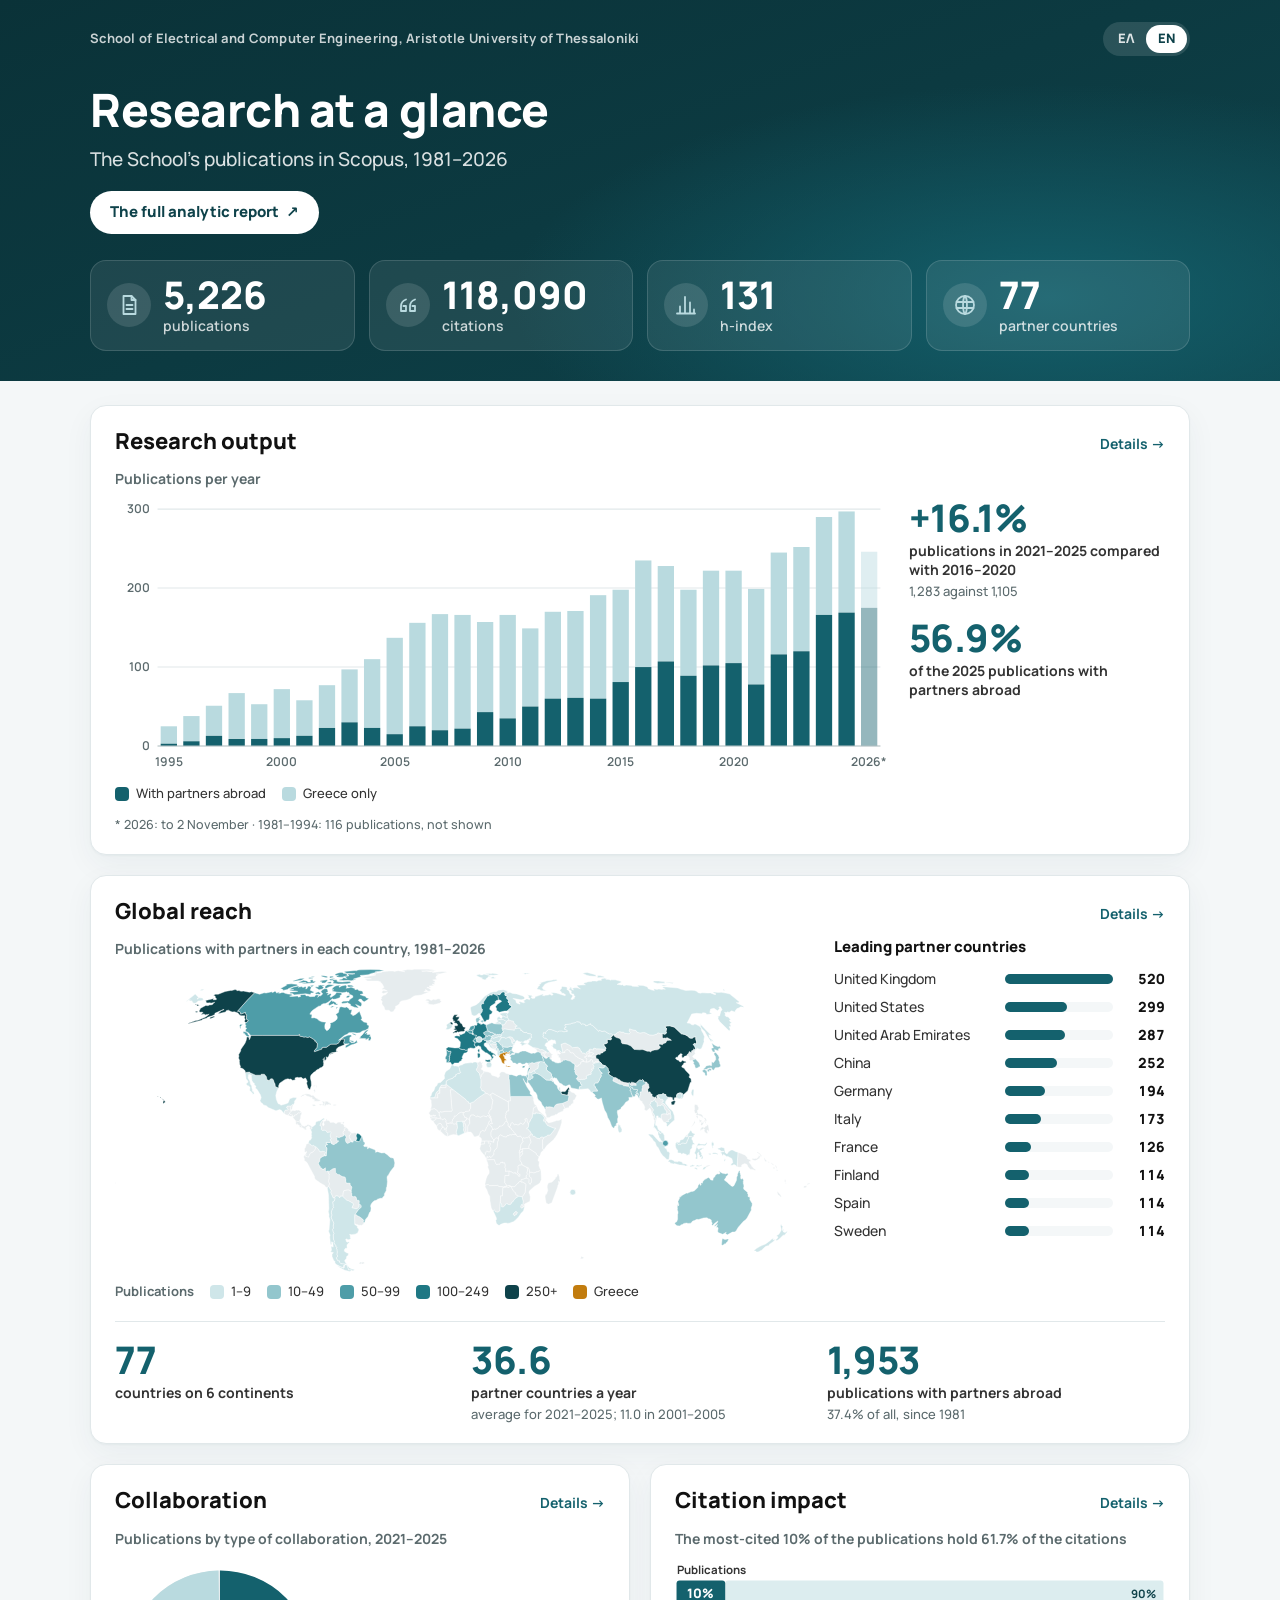
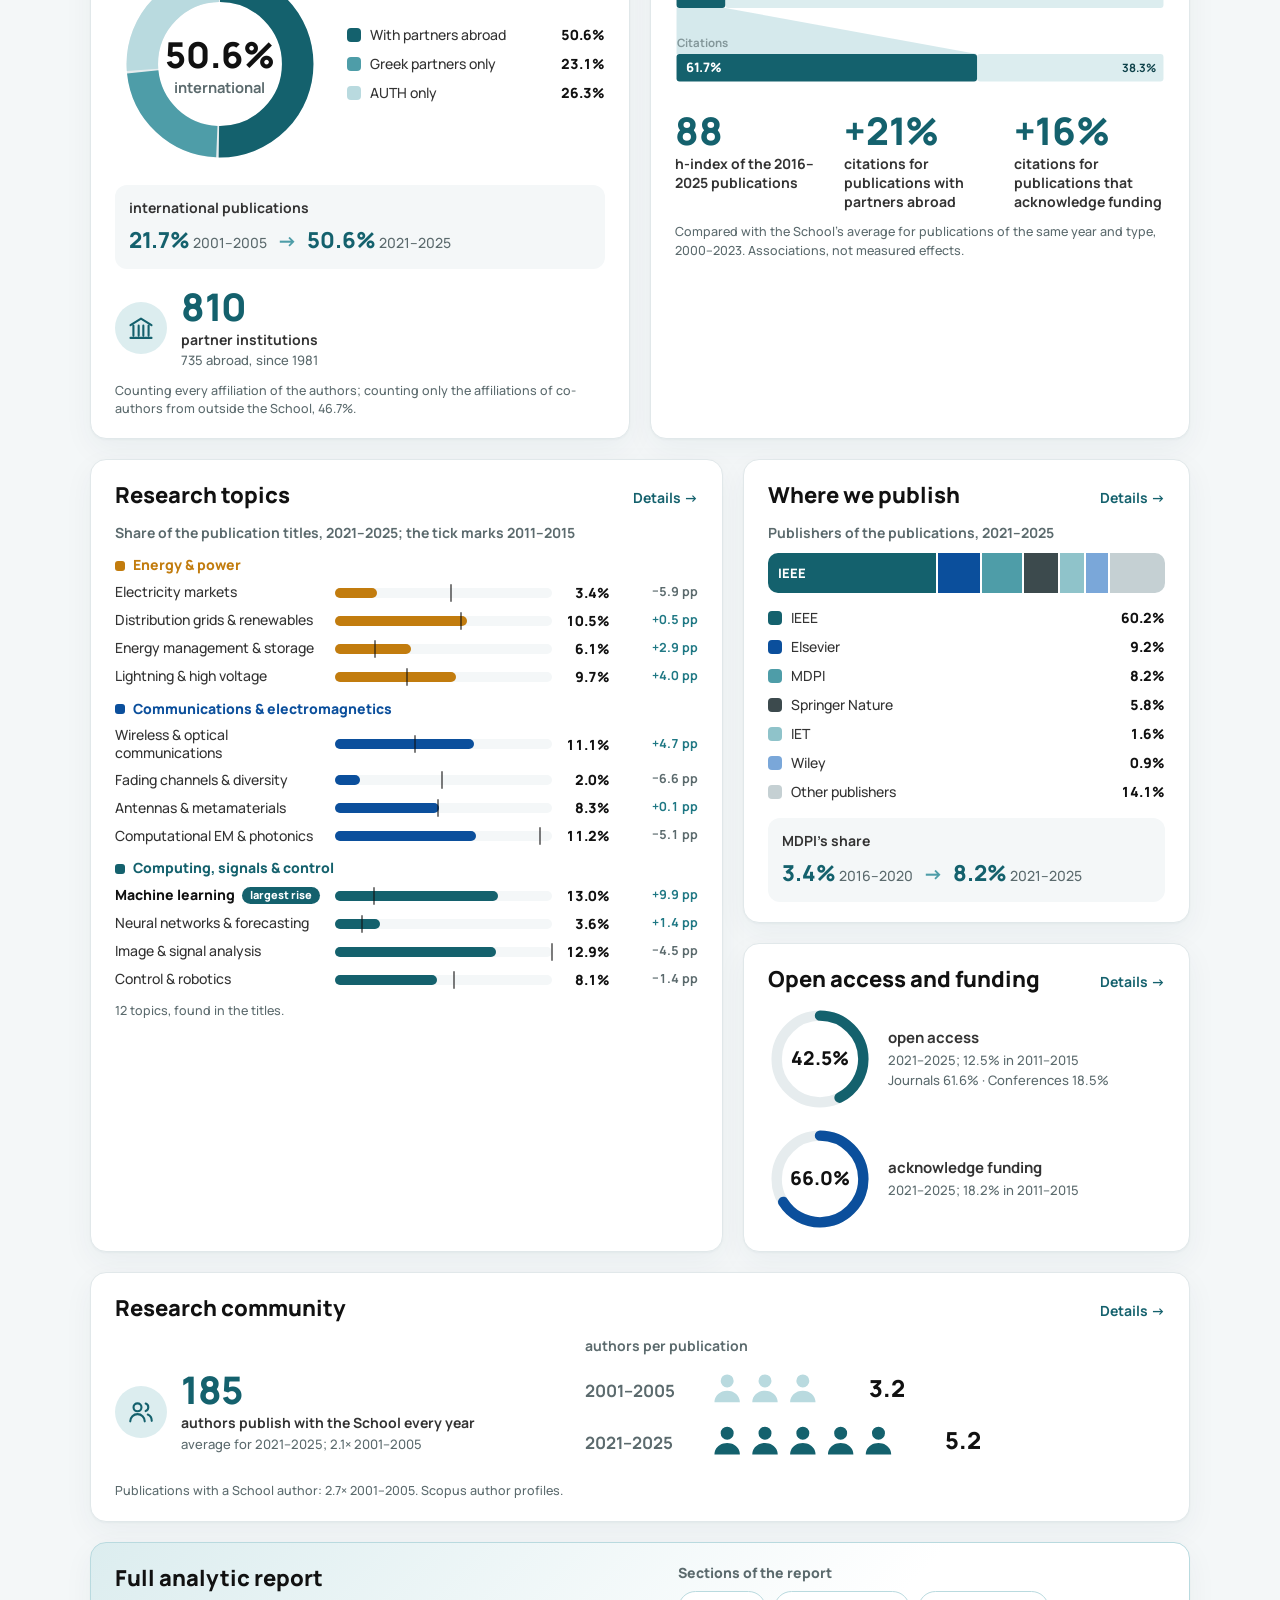
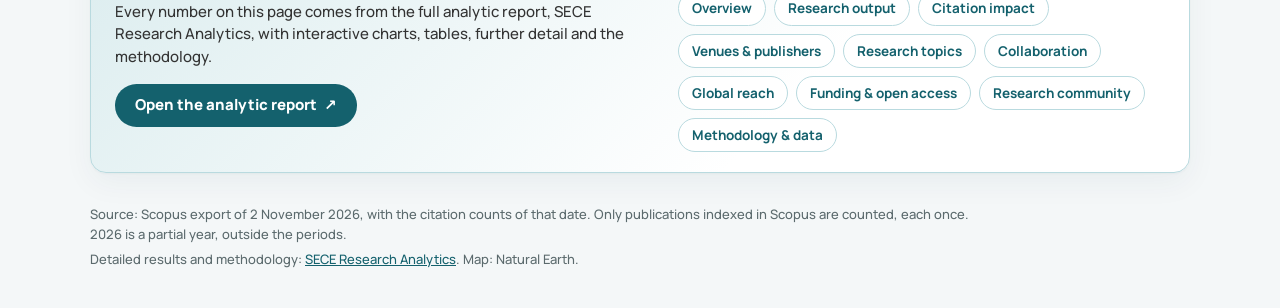
==== en/index.html @ 65a81ced "Publish the at-a-glance page (Greek and English)" ====
<!doctype html>
<html lang="en" data-el="../" data-en="./">
<head>
<meta charset="utf-8">
<meta name="viewport" content="width=device-width, initial-scale=1">
<title>Research at a glance · SECE, AUTH</title>
<meta name="description" content="The research of the School of Electrical and Computer Engineering, Aristotle University of Thessaloniki, in numbers: publications, citations, collaboration, topics and open access, from Scopus data.">
<link rel="canonical" href="https://georgekrd.github.io/SECE-Research-at-a-glance/en/">
<link rel="alternate" hreflang="el" href="https://georgekrd.github.io/SECE-Research-at-a-glance/">
<link rel="alternate" hreflang="en" href="https://georgekrd.github.io/SECE-Research-at-a-glance/en/">
<link rel="alternate" hreflang="x-default" href="https://georgekrd.github.io/SECE-Research-at-a-glance/">
<meta property="og:type" content="website">
<meta property="og:title" content="Research at a glance · SECE, AUTH">
<meta property="og:description" content="The research of the School of Electrical and Computer Engineering, Aristotle University of Thessaloniki, in numbers: publications, citations, collaboration, topics and open access, from Scopus data.">
<meta property="og:url" content="https://georgekrd.github.io/SECE-Research-at-a-glance/en/">
<meta name="theme-color" content="#0e424a">
<link rel="icon" href="../assets/favicon.svg" type="image/svg+xml">
<link rel="stylesheet" href="../assets/glance.css">
<script>
/* ?lang=el or ?lang=en opens that language; ?embed=1 drops the page title (for a page that embeds this one). */
(function () {
  var q = new URLSearchParams(location.search), want = q.get("lang"), root = document.documentElement;
  if ((want === "el" || want === "en") && want !== root.lang) {
    q.delete("lang");
    var s = q.toString();
    location.replace(new URL(root.getAttribute("data-" + want), location.href).href + (s ? "?" + s : "") + location.hash);
  }
  if (q.get("embed") === "1") root.className += " embed";
})();
</script>
</head>
<body>
<header class="hero">
  <div class="wrap">
    <div class="hero-bar">
      <p class="eyebrow">School of Electrical and Computer Engineering, Aristotle University of Thessaloniki</p>
      <nav class="lang-switch" aria-label="Language">
        <a href="../" hreflang="el" lang="el">ΕΛ</a>
        <a href="./" hreflang="en" lang="en" aria-current="page">EN</a>
      </nav>
    </div>
    <div class="hero-title">
      <h1>Research at a glance</h1>
      <p class="lead">The School&#39;s publications in Scopus, 1981–2026</p>
      <a class="btn btn-hero" href="https://georgekrd.github.io/SECE-Statistics-site/" target="_blank" rel="noopener">The full analytic report<span aria-hidden="true"> ↗</span></a>
    </div>
    <ul class="kpis">
      <li class="kpi"><span class="kpi-icon" aria-hidden="true"><svg viewBox="0 0 24 24" fill="none" stroke="currentColor" stroke-width="1.8" stroke-linecap="round" stroke-linejoin="round"><path d="M6.5 3h8l4 4v14h-12z"/><path d="M14.5 3v4h4M9.5 12h6M9.5 16h6"/></svg></span><span class="kpi-value">5,226</span><span class="kpi-label">publications</span></li>
      <li class="kpi"><span class="kpi-icon" aria-hidden="true"><svg viewBox="0 0 24 24" fill="none" stroke="currentColor" stroke-width="1.8" stroke-linecap="round" stroke-linejoin="round"><path d="M10 6.5C6.9 7.6 5 10 5 13.3V18h5v-5H7.4M19 6.5c-3.1 1.1-5 3.5-5 6.8V18h5v-5h-2.6"/></svg></span><span class="kpi-value">118,090</span><span class="kpi-label">citations</span></li>
      <li class="kpi"><span class="kpi-icon" aria-hidden="true"><svg viewBox="0 0 24 24" fill="none" stroke="currentColor" stroke-width="1.8" stroke-linecap="round" stroke-linejoin="round"><path d="M3 20.5h18M6 20.5v-7M11 20.5V4M16 20.5v-11M20 20.5v-4"/></svg></span><span class="kpi-value">131</span><span class="kpi-label">h-index</span></li>
      <li class="kpi"><span class="kpi-icon" aria-hidden="true"><svg viewBox="0 0 24 24" fill="none" stroke="currentColor" stroke-width="1.8" stroke-linecap="round" stroke-linejoin="round"><circle cx="12" cy="12" r="9"/><path d="M3.5 9h17M3.5 15h17M12 3c2.6 2.6 2.6 15.4 0 18M12 3c-2.6 2.6-2.6 15.4 0 18"/></svg></span><span class="kpi-value">77</span><span class="kpi-label">partner countries</span></li>
    </ul>
  </div>
</header>

<main class="wrap grid">
  <section class="card span-12" id="output" aria-labelledby="h-output">
    <div class="card-head"><h2 id="h-output">Research output</h2><a class="more" href="https://georgekrd.github.io/SECE-Statistics-site/output/" target="_blank" rel="noopener" title="Detailed results">Details<span aria-hidden="true"> →</span></a></div>
    <div class="split split-output">
      <figure class="figure">
        <figcaption class="fig-title">Publications per year</figcaption>
        <svg class="chart chart-years" viewBox="0 0 760 272" role="img" aria-label="Publications per year" xmlns="http://www.w3.org/2000/svg"><line class="gridline" x1="42" x2="756" y1="244.0" y2="244.0"/><text class="tick" x="35" y="248.0" text-anchor="end">0</text><line class="gridline" x1="42" x2="756" y1="166.0" y2="166.0"/><text class="tick" x="35" y="170.0" text-anchor="end">100</text><line class="gridline" x1="42" x2="756" y1="88.0" y2="88.0"/><text class="tick" x="35" y="92.0" text-anchor="end">200</text><line class="gridline" x1="42" x2="756" y1="10.0" y2="10.0"/><text class="tick" x="35" y="14.0" text-anchor="end">300</text><g class="bar"><title>1995: 25 publications, 3 with partners abroad (12.0%)</title><rect class="greece" x="45.1" y="224.5" width="16.1" height="17.2"/><rect class="intl" x="45.1" y="241.7" width="16.1" height="2.3"/></g><text class="tick minor" x="53.2" y="264" text-anchor="middle">1995</text><g class="bar"><title>1996: 38 publications, 6 with partners abroad (15.8%)</title><rect class="greece" x="67.4" y="214.4" width="16.1" height="25.0"/><rect class="intl" x="67.4" y="239.3" width="16.1" height="4.7"/></g><g class="bar"><title>1997: 51 publications, 13 with partners abroad (25.5%)</title><rect class="greece" x="89.7" y="204.2" width="16.1" height="29.6"/><rect class="intl" x="89.7" y="233.9" width="16.1" height="10.1"/></g><g class="bar"><title>1998: 67 publications, 9 with partners abroad (13.4%)</title><rect class="greece" x="112.1" y="191.7" width="16.1" height="45.2"/><rect class="intl" x="112.1" y="237.0" width="16.1" height="7.0"/></g><g class="bar"><title>1999: 53 publications, 9 with partners abroad (17.0%)</title><rect class="greece" x="134.4" y="202.7" width="16.1" height="34.3"/><rect class="intl" x="134.4" y="237.0" width="16.1" height="7.0"/></g><g class="bar"><title>2000: 72 publications, 10 with partners abroad (13.9%)</title><rect class="greece" x="156.7" y="187.8" width="16.1" height="48.4"/><rect class="intl" x="156.7" y="236.2" width="16.1" height="7.8"/></g><text class="tick" x="164.7" y="264" text-anchor="middle">2000</text><g class="bar"><title>2001: 58 publications, 13 with partners abroad (22.4%)</title><rect class="greece" x="179.0" y="198.8" width="16.1" height="35.1"/><rect class="intl" x="179.0" y="233.9" width="16.1" height="10.1"/></g><g class="bar"><title>2002: 77 publications, 23 with partners abroad (29.9%)</title><rect class="greece" x="201.3" y="183.9" width="16.1" height="42.1"/><rect class="intl" x="201.3" y="226.1" width="16.1" height="17.9"/></g><g class="bar"><title>2003: 97 publications, 30 with partners abroad (30.9%)</title><rect class="greece" x="223.6" y="168.3" width="16.1" height="52.3"/><rect class="intl" x="223.6" y="220.6" width="16.1" height="23.4"/></g><g class="bar"><title>2004: 110 publications, 23 with partners abroad (20.9%)</title><rect class="greece" x="245.9" y="158.2" width="16.1" height="67.9"/><rect class="intl" x="245.9" y="226.1" width="16.1" height="17.9"/></g><g class="bar"><title>2005: 137 publications, 15 with partners abroad (10.9%)</title><rect class="greece" x="268.2" y="137.1" width="16.1" height="95.2"/><rect class="intl" x="268.2" y="232.3" width="16.1" height="11.7"/></g><text class="tick minor" x="276.3" y="264" text-anchor="middle">2005</text><g class="bar"><title>2006: 156 publications, 25 with partners abroad (16.0%)</title><rect class="greece" x="290.6" y="122.3" width="16.1" height="102.2"/><rect class="intl" x="290.6" y="224.5" width="16.1" height="19.5"/></g><g class="bar"><title>2007: 167 publications, 20 with partners abroad (12.0%)</title><rect class="greece" x="312.9" y="113.7" width="16.1" height="114.7"/><rect class="intl" x="312.9" y="228.4" width="16.1" height="15.6"/></g><g class="bar"><title>2008: 166 publications, 22 with partners abroad (13.3%)</title><rect class="greece" x="335.2" y="114.5" width="16.1" height="112.3"/><rect class="intl" x="335.2" y="226.8" width="16.1" height="17.2"/></g><g class="bar"><title>2009: 157 publications, 43 with partners abroad (27.4%)</title><rect class="greece" x="357.5" y="121.5" width="16.1" height="88.9"/><rect class="intl" x="357.5" y="210.5" width="16.1" height="33.5"/></g><g class="bar"><title>2010: 166 publications, 35 with partners abroad (21.1%)</title><rect class="greece" x="379.8" y="114.5" width="16.1" height="102.2"/><rect class="intl" x="379.8" y="216.7" width="16.1" height="27.3"/></g><text class="tick" x="387.8" y="264" text-anchor="middle">2010</text><g class="bar"><title>2011: 149 publications, 50 with partners abroad (33.6%)</title><rect class="greece" x="402.1" y="127.8" width="16.1" height="77.2"/><rect class="intl" x="402.1" y="205.0" width="16.1" height="39.0"/></g><g class="bar"><title>2012: 170 publications, 60 with partners abroad (35.3%)</title><rect class="greece" x="424.4" y="111.4" width="16.1" height="85.8"/><rect class="intl" x="424.4" y="197.2" width="16.1" height="46.8"/></g><g class="bar"><title>2013: 171 publications, 61 with partners abroad (35.7%)</title><rect class="greece" x="446.7" y="110.6" width="16.1" height="85.8"/><rect class="intl" x="446.7" y="196.4" width="16.1" height="47.6"/></g><g class="bar"><title>2014: 191 publications, 60 with partners abroad (31.4%)</title><rect class="greece" x="469.1" y="95.0" width="16.1" height="102.2"/><rect class="intl" x="469.1" y="197.2" width="16.1" height="46.8"/></g><g class="bar"><title>2015: 198 publications, 81 with partners abroad (40.9%)</title><rect class="greece" x="491.4" y="89.6" width="16.1" height="91.3"/><rect class="intl" x="491.4" y="180.8" width="16.1" height="63.2"/></g><text class="tick minor" x="499.4" y="264" text-anchor="middle">2015</text><g class="bar"><title>2016: 235 publications, 100 with partners abroad (42.6%)</title><rect class="greece" x="513.7" y="60.7" width="16.1" height="105.3"/><rect class="intl" x="513.7" y="166.0" width="16.1" height="78.0"/></g><g class="bar"><title>2017: 228 publications, 107 with partners abroad (46.9%)</title><rect class="greece" x="536.0" y="66.2" width="16.1" height="94.4"/><rect class="intl" x="536.0" y="160.5" width="16.1" height="83.5"/></g><g class="bar"><title>2018: 198 publications, 89 with partners abroad (44.9%)</title><rect class="greece" x="558.3" y="89.6" width="16.1" height="85.0"/><rect class="intl" x="558.3" y="174.6" width="16.1" height="69.4"/></g><g class="bar"><title>2019: 222 publications, 102 with partners abroad (45.9%)</title><rect class="greece" x="580.6" y="70.8" width="16.1" height="93.6"/><rect class="intl" x="580.6" y="164.4" width="16.1" height="79.6"/></g><g class="bar"><title>2020: 222 publications, 105 with partners abroad (47.3%)</title><rect class="greece" x="602.9" y="70.8" width="16.1" height="91.3"/><rect class="intl" x="602.9" y="162.1" width="16.1" height="81.9"/></g><text class="tick" x="611.0" y="264" text-anchor="middle">2020</text><g class="bar"><title>2021: 199 publications, 78 with partners abroad (39.2%)</title><rect class="greece" x="625.2" y="88.8" width="16.1" height="94.4"/><rect class="intl" x="625.2" y="183.2" width="16.1" height="60.8"/></g><g class="bar"><title>2022: 245 publications, 116 with partners abroad (47.3%)</title><rect class="greece" x="647.6" y="52.9" width="16.1" height="100.6"/><rect class="intl" x="647.6" y="153.5" width="16.1" height="90.5"/></g><g class="bar"><title>2023: 252 publications, 120 with partners abroad (47.6%)</title><rect class="greece" x="669.9" y="47.4" width="16.1" height="103.0"/><rect class="intl" x="669.9" y="150.4" width="16.1" height="93.6"/></g><g class="bar"><title>2024: 290 publications, 166 with partners abroad (57.2%)</title><rect class="greece" x="692.2" y="17.8" width="16.1" height="96.7"/><rect class="intl" x="692.2" y="114.5" width="16.1" height="129.5"/></g><g class="bar"><title>2025: 297 publications, 169 with partners abroad (56.9%)</title><rect class="greece" x="714.5" y="12.3" width="16.1" height="99.8"/><rect class="intl" x="714.5" y="112.2" width="16.1" height="131.8"/></g><g class="bar partial"><title>2026 (to 2 November): 246 publications, 175 with partners abroad</title><rect class="greece" x="736.8" y="52.1" width="16.1" height="55.4"/><rect class="intl" x="736.8" y="107.5" width="16.1" height="136.5"/></g><text class="tick" x="744.8" y="264" text-anchor="middle">2026*</text><line class="axis" x1="42" x2="756" y1="244.0" y2="244.0"/></svg>
        <ul class="legend">
          <li><span class="swatch intl"></span>With partners abroad</li>
          <li><span class="swatch greece"></span>Greece only</li>
        </ul>
        <p class="note">* 2026: to 2 November · 1981–1994: 116 publications, not shown</p>
      </figure>
      <div class="stats stats-stack">
<div class="stat"><span class="stat-value">+16.1%</span><span class="stat-label">publications in 2021–2025 compared with 2016–2020</span><span class="stat-sub">1,283 against 1,105</span></div><div class="stat"><span class="stat-value">56.9%</span><span class="stat-label">of the 2025 publications with partners abroad</span></div>      </div>
    </div>
  </section>

  <section class="card span-12" id="reach" aria-labelledby="h-reach">
    <div class="card-head"><h2 id="h-reach">Global reach</h2><a class="more" href="https://georgekrd.github.io/SECE-Statistics-site/geography/" target="_blank" rel="noopener" title="Detailed results">Details<span aria-hidden="true"> →</span></a></div>
    <div class="split split-geo">
      <figure class="figure">
        <figcaption class="fig-title">Publications with partners in each country, 1981–2026</figcaption>
        <div class="map-wrap"><svg class="chart chart-map" viewBox="0 0 1000 435.1" role="img" aria-label="World map of the School&#x27;s 77 partner countries, shaded by the number of joint publications" xmlns="http://www.w3.org/2000/svg"><g class="land"><path d="M674.4,133.1 678.9,134.2 680.6,133.2 681.6,133.8 682.1,132.3 683.7,132.4 684.0,130.6 684.8,129.4 686.4,130.2 686.4,131.2 687.2,131.3 687.6,134.1 688.9,135.1 692.0,132.7 696.6,132.9 697.3,133.8 689.0,135.9 687.8,137.3 689.4,140.3 688.4,141.7 688.8,142.9 688.3,144.1 685.7,144.0 687.2,146.2 685.7,147.0 684.9,149.0 685.4,151.0 684.6,151.9 681.5,152.0 681.4,152.9 679.4,152.9 678.2,154.8 678.6,157.6 675.3,158.9 673.4,158.6 673.0,159.3 671.3,158.9 668.7,159.4 663.9,157.7 665.9,154.8 665.3,152.7 663.2,152.1 661.4,147.4 662.2,145.6 660.9,145.1 661.6,138.7 664.5,139.9 666.4,139.5 666.7,138.0 668.7,137.5 670.0,136.5 670.0,133.9 672.0,133.3 672.2,132.1Z"/><path d="M535.7,274.5 545.8,274.2 547.3,278.6 549.0,281.3 551.8,280.6 553.3,281.1 554.5,278.4 556.2,278.2 556.4,277.7 557.8,277.7 557.5,278.8 560.9,278.8 561.5,282.1 561.2,286.1 562.2,287.3 561.9,291.2 565.6,290.5 566.9,290.6 567.1,291.7 567.0,297.1 561.2,297.1 560.8,307.4 564.3,312.2 559.2,313.5 552.5,313.0 550.6,311.5 539.0,311.8 537.3,310.4 535.5,310.3 532.5,311.4 532.3,309.4 533.9,302.1 535.5,297.8 538.1,294.3 538.4,291.9 538.3,290.0 536.1,284.9 537.1,282.9 535.7,277.6 534.3,275.6ZM535.5,271.3 534.9,273.6 534.2,273.9 533.5,271.5 535.5,269.5 536.5,270.6Z"/><path d="M621.3,128.5 620.3,128.6 618.9,126.2 617.8,126.2 613.1,123.7 613.1,122.1 612.5,121.0 616.0,120.5 617.7,121.9 617.3,122.7 618.9,123.8 618.3,124.8 620.8,126.3Z"/><path d="M671.2,413.4 672.5,414.4 674.7,414.8 673.4,416.8 669.6,417.0Z"/><path d="M618.5,128.2 616.9,126.7 616.3,125.4 618.9,126.2 620.3,128.6ZM620.1,118.6 622.2,120.6 623.4,120.8 625.0,118.6 628.4,122.7 629.6,122.8 630.5,123.7 628.5,123.9 628.2,127.6 627.4,128.4 627.7,130.0 627.1,130.1 625.2,128.4 625.8,126.8 624.9,125.9 623.9,126.1 621.3,128.5 620.8,126.3 618.3,124.8 618.9,123.8 617.3,122.7 617.7,121.9 616.0,120.5 616.5,119.9 620.0,121.1 620.3,120.7 618.8,118.9Z"/><path d="M585.6,262.9 586.4,266.0 583.6,269.6 582.4,269.7 582.3,265.8 581.6,264.3 583.3,264.6 584.2,262.7Z"/><path d="M507.6,234.7 505.2,235.1 504.5,232.9 504.7,225.4 504.1,224.7 504.0,223.1 502.2,221.0 502.5,219.3 503.5,218.9 504.0,217.5 505.4,217.2 507.0,215.3 508.0,215.3 510.1,217.1 510.6,220.2 510.1,221.5 510.4,222.3 508.2,225.4 507.6,227.4Z"/><path d="M484.9,221.3 484.7,219.4 485.5,218.1 485.4,217.0 487.6,214.3 488.1,212.0 488.8,211.2 490.2,211.7 491.3,211.0 494.4,207.7 497.0,206.3 498.6,205.9 499.3,206.5 501.0,206.5 501.2,209.5 502.8,211.7 502.9,213.3 506.1,214.0 506.0,216.2 505.4,217.2 504.0,217.5 503.5,218.9 502.5,219.3 498.8,219.0 497.9,219.5 491.8,219.4 492.1,223.7 490.2,222.9 488.9,223.0 487.9,223.8Z"/><path d="M287.5,173.0 288.1,175.7 287.8,177.6 287.1,177.8 286.7,175.9 285.8,175.0 286.7,172.9ZM289.9,170.7 289.4,170.3 289.8,168.6 288.8,166.9 290.7,168.4ZM288.6,167.5 288.5,168.4 285.4,168.9 285.5,167.7Z"/><path d="M547.6,115.9 545.2,114.7 541.9,111.4 539.9,108.9 540.4,107.6 541.3,108.3 541.8,107.7 543.0,107.6 549.1,108.8 548.6,110.2 549.9,111.5 549.6,113.0 547.8,114.2Z"/><path d="M566.7,73.3 569.3,74.1 569.8,74.9 571.0,74.5 573.4,75.2 573.9,76.7 573.5,77.5 576.4,80.1 576.3,80.6 578.9,82.0 578.1,82.7 575.7,82.9 577.3,85.9 575.2,86.1 574.6,86.7 574.7,88.3 561.7,86.5 559.8,86.5 557.4,87.5 556.3,84.7 557.7,84.0 556.5,80.3 558.8,80.3 561.2,79.1 561.6,77.4 563.4,76.4 563.0,75.0Z"/><path d="M253.1,197.1 253.5,196.5 253.9,196.8 255.2,194.9 256.2,195.3 254.7,201.3 252.9,203.4 252.1,203.4Z"/><path d="M305.6,290.7 309.1,290.9 309.7,289.9 313.5,287.4 317.1,286.8 317.3,292.7 320.5,295.6 323.6,296.2 324.8,297.4 328.0,299.0 329.7,299.0 331.4,299.9 332.4,304.2 331.6,304.2 332.9,308.0 338.3,308.2 338.4,311.3 340.0,312.3 340.8,314.3 339.9,318.3 340.4,320.1 339.6,320.8 339.4,319.8 336.7,318.1 334.1,318.1 329.4,319.0 328.4,321.9 327.8,327.6 327.3,326.9 324.2,326.8 323.4,329.4 321.5,327.0 317.8,326.2 315.9,329.2 314.0,329.6 310.4,321.5 311.0,318.3 309.4,316.9 308.7,314.6 307.2,312.3 308.6,308.8 307.1,306.1 307.7,305.0 307.1,303.8 308.0,302.1 307.8,297.1 308.4,296.0Z"/><path d="M824.2,237.4 824.0,241.0 822.7,240.9 822.1,242.0 820.8,240.4Z"/><path d="M748.4,164.5 749.7,165.5 750.0,167.5 745.4,167.4 743.8,167.9 741.1,166.7 740.9,166.0 742.2,163.6 743.5,162.8 747.0,163.6Z"/><path d="M580.9,327.1 576.8,329.5 574.3,331.9 572.3,335.3 570.8,335.6 569.9,338.2 568.2,339.0 566.0,338.8 563.6,337.5 562.2,338.2 561.5,339.8 558.7,342.3 556.7,342.6 556.2,341.4 556.5,339.4 555.0,336.3 554.3,335.8 554.7,326.3 557.4,326.2 557.9,314.5 564.2,313.3 565.3,314.6 567.1,313.4 570.0,312.9 572.3,317.9 575.3,321.5 576.4,321.9 577.1,325.1 579.2,325.6Z"/><path d="M576.9,238.1 575.9,238.4 572.0,238.0 569.7,239.2 568.5,238.5 565.4,240.1 564.2,239.8 562.9,242.0 558.8,241.0 554.7,238.7 553.2,239.8 552.1,241.4 551.9,243.7 548.1,243.0 546.5,244.7 545.0,247.7 544.6,245.3 543.3,244.2 540.7,239.7 540.6,237.4 540.8,234.8 542.8,230.9 545.2,230.7 545.7,229.9 546.8,230.7 550.4,229.4 553.0,227.0 552.7,225.9 556.2,225.8 558.8,224.3 560.8,220.7 562.2,219.4 563.9,218.8 564.3,220.2 565.9,222.3 565.7,226.0 570.4,229.6 570.5,230.7 573.6,233.8 574.3,235.7 576.4,237.0Z"/><path d="M477.5,221.9 480.8,222.1 481.4,221.1 482.6,220.8 483.1,222.2 484.9,221.3 487.9,223.8 488.9,223.0 490.2,222.9 492.1,223.7 492.8,228.3 490.9,234.8 492.1,237.6 492.0,238.8 486.9,238.3 483.6,238.8 478.3,240.9 478.7,236.5 475.9,234.0 476.5,232.6 476.2,231.0 476.3,230.1 476.8,230.1 476.7,228.0 478.1,227.2 476.7,223.2 477.0,222.1Z"/><path d="M540.4,213.2 541.6,215.3 541.7,219.6 543.3,222.6 539.7,222.5 539.1,224.0 540.7,225.9 542.0,226.5 543.3,230.1 540.8,234.8 540.7,239.7 543.3,244.2 544.6,245.3 544.8,249.5 540.3,247.8 527.1,247.7 527.5,245.1 526.4,242.9 525.1,242.4 523.8,240.5 524.6,237.3 525.9,234.1 526.7,234.1 528.4,232.2 529.4,232.1 531.0,233.5 532.9,232.4 534.2,228.1 535.7,226.7 538.0,219.9 540.3,217.4 540.7,215.8 539.6,214.5 539.7,213.4Z"/><path d="M582.4,269.7 583.1,276.3 584.7,278.1 586.1,282.2 585.1,281.9 581.3,282.4 580.5,282.8 579.7,284.9 580.3,286.3 579.3,293.5 581.9,295.3 582.7,294.7 582.8,298.2 580.7,298.2 578.6,295.0 576.5,294.6 575.9,292.9 574.2,293.9 571.9,293.4 571.0,292.0 568.0,291.7 567.8,290.7 565.6,290.5 561.9,291.2 562.2,287.3 561.2,286.1 561.5,282.1 560.9,278.8 557.5,278.8 557.8,277.7 556.4,277.7 556.2,278.2 554.5,278.4 553.3,281.1 551.8,280.6 549.0,281.3 547.3,278.6 545.8,274.2 537.5,274.2 534.6,274.9 534.2,273.9 534.9,273.6 535.5,271.3 536.5,270.6 537.2,271.0 538.2,269.7 539.7,269.8 539.9,270.7 541.0,271.3 545.0,266.6 544.9,263.9 546.1,260.7 549.3,257.5 549.6,256.5 550.3,249.4 551.7,245.7 552.1,241.4 553.2,239.8 554.7,238.7 558.8,241.0 562.9,242.0 564.2,239.8 565.4,240.1 568.5,238.5 570.6,239.1 571.0,238.3 572.0,238.0 575.9,238.4 576.9,238.1 578.6,240.7 579.9,241.1 583.5,240.1 584.1,241.5 586.6,243.7 586.5,247.5 587.6,247.9 585.7,249.9 584.0,253.1 583.2,259.4 582.3,260.4 581.6,264.3 582.3,265.8Z"/><path d="M551.9,243.7 551.7,245.7 550.3,249.4 549.6,256.5 549.3,257.5 546.1,260.7 544.9,263.9 545.0,266.6 541.0,271.3 539.9,270.7 539.7,269.8 538.2,269.7 537.2,271.0 535.5,269.5 533.5,271.5 531.2,268.0 533.3,266.2 532.3,264.1 533.2,263.3 535.1,262.9 535.4,261.4 536.8,263.0 539.3,263.1 540.6,259.4 540.3,256.9 538.9,255.0 540.1,251.2 539.4,250.5 537.3,250.8 536.6,249.1 536.8,247.7 540.3,247.8 544.8,249.5 545.0,247.7 546.5,244.7 548.1,243.0Z"/><path d="M268.9,224.0 267.8,224.2 267.7,225.6 268.3,226.0 267.5,228.3 266.0,227.6 265.5,226.9 265.8,225.6 263.0,223.8 262.2,222.3 262.3,223.2 261.7,224.0 260.3,222.8 259.9,222.1 260.5,220.1 259.7,219.6 260.8,218.6 262.6,219.4 263.3,219.0 264.2,219.3 265.4,220.2 266.1,219.5 266.7,221.3Z"/><path d="M274.5,179.5 279.0,179.8 281.4,180.9 282.3,182.1 285.0,181.7 289.4,186.0 291.8,186.6 291.5,187.5 293.5,187.7 295.5,189.0 295.0,189.8 293.2,190.2 285.4,190.4 287.5,188.6 286.5,187.7 284.7,187.5 283.9,186.6 283.5,184.7 281.9,184.8 278.8,183.3 275.3,182.8 274.4,182.1 275.6,181.3 272.9,181.1 270.7,182.8 269.5,182.9 269.0,183.7 266.5,183.7 270.2,180.8Z"/><path d="M618.2,214.3 619.4,214.5 620.2,213.7 620.9,214.8 620.9,216.1 619.3,216.9 620.6,217.8 619.6,219.5 619.0,218.9 616.7,219.1 616.4,217.2Z"/><path d="M301.5,196.3 301.6,195.4 301.0,194.4 301.7,193.9 302.4,190.3 304.6,190.3 306.9,191.1 307.3,192.2 308.8,192.2 308.6,193.1 309.8,193.3 311.0,194.5 309.9,195.8 308.6,195.1 306.4,195.1 304.8,195.9 304.5,195.1 303.5,195.5 302.2,197.8 301.5,197.2Z"/><path d="M288.1,255.6 288.5,258.0 287.6,260.2 284.6,263.6 281.2,264.9 279.6,267.7 279.1,269.9 277.6,271.2 276.3,269.6 274.0,269.5 273.9,268.3 274.7,267.5 274.3,266.2 275.8,263.7 275.2,262.3 274.1,263.8 272.4,262.4 273.0,261.5 272.5,258.5 273.4,258.0 275.0,253.9 274.8,252.6 278.3,250.6 281.6,252.4 282.3,253.8 284.7,254.2 285.5,253.7Z"/><path d="M601.4,208.1 601.1,206.8 602.2,199.9 603.0,198.9 605.1,198.3 606.4,196.5 609.1,203.2 614.6,207.9 620.2,213.7 619.4,214.5 618.2,214.3 613.9,209.1 611.4,207.8 609.5,207.8 608.8,207.1 607.2,207.9 605.5,206.4 604.7,208.8Z"/><path d="M476.5,164.9 476.3,170.7 467.4,170.5 467.3,178.9 464.7,179.2 464.0,180.9 464.4,185.6 453.6,185.6 453.0,186.7 453.2,185.3 459.4,185.0 460.9,182.4 462.0,177.8 465.9,174.3 467.3,170.2 468.1,169.9 469.1,167.4 471.4,167.0 473.6,167.5 474.5,166.7 476.1,166.6 476.1,164.9Z"/><path d="M994.5,311.6 995.2,312.5 994.3,314.2 992.5,314.7 991.0,314.2 991.1,312.8 992.5,311.7 993.7,312.1ZM995.7,309.3 998.1,308.4 1000.0,307.4 999.6,309.0 995.7,310.5ZM0.4,309.0 0.0,307.4 0.5,307.3 0.6,308.8Z"/><path d="M350.9,423.5 353.3,421.6 355.6,422.4 356.7,421.2 359.1,422.6 358.6,423.7 355.6,424.6 354.2,423.5 352.6,424.9Z"/><path d="M531.7,247.7 536.4,247.5 537.3,250.8 539.4,250.5 540.1,251.2 538.9,255.0 540.3,256.9 540.6,259.4 539.3,263.1 536.8,263.0 535.4,261.4 535.1,262.9 533.2,263.3 532.3,264.1 533.3,266.2 531.2,268.0 526.4,262.1 524.7,258.7 526.7,251.8 531.7,251.6Z"/><path d="M602.0,113.4 602.2,113.0 608.3,114.1 612.6,116.2 614.1,115.7 616.6,116.4 617.6,117.7 619.3,118.5 618.8,118.9 620.3,120.7 618.6,120.9 616.5,119.9 616.0,120.5 612.5,121.0 609.8,119.4 607.0,119.5 607.2,118.1 606.2,115.9Z"/><path d="M461.8,214.1 465.1,214.9 467.9,214.6 468.0,215.8 469.2,215.3 471.6,216.5 474.5,215.0 476.6,218.0 475.9,219.9 476.5,219.6 476.8,220.0 476.7,220.9 477.5,221.9 477.0,222.1 476.7,223.2 478.1,227.2 476.7,228.0 476.8,230.1 475.5,230.0 475.0,231.3 474.2,231.3 473.6,230.6 473.8,229.3 472.7,227.3 470.6,227.9 470.3,224.9 468.9,222.4 466.7,222.4 465.2,223.1 462.9,226.1 460.6,222.9 459.2,221.8 458.5,219.7 457.7,219.2 459.0,217.6 461.6,216.6Z"/><path d="M453.4,210.8 456.4,210.7 457.1,210.0 458.0,209.9 459.1,210.7 460.9,210.2 461.4,211.1 460.2,211.9 457.8,211.1 455.6,212.3 453.0,212.3Z"/><path d="M453.4,214.8 456.6,214.0 461.8,214.1 461.6,216.6 459.0,217.6 457.7,219.2 456.2,217.8 455.1,217.6Z"/><path d="M527.1,247.7 531.7,247.7 531.7,251.6 526.7,251.8 526.2,251.3Z"/><path d="M414.3,2.0 421.2,0.8 427.5,0.9 430.3,0.2 451.1,0.2 461.9,1.8 458.2,2.6 441.2,2.9 441.9,3.3 448.6,3.0 453.9,3.8 457.7,3.1 459.0,3.9 456.6,5.1 470.8,3.5 476.3,3.9 477.2,4.8 468.1,6.9 462.0,7.3 466.3,7.4 461.9,10.6 461.5,13.3 463.6,14.9 457.1,15.8 460.5,17.2 460.6,19.3 458.4,19.6 460.7,21.8 456.1,22.0 458.3,23.0 457.5,24.0 451.7,24.4 453.9,26.2 453.8,27.4 449.9,26.3 448.7,27.0 451.3,27.6 453.8,29.3 454.2,31.5 450.4,32.0 446.7,29.4 447.0,31.2 444.3,32.6 452.8,32.9 440.4,37.5 431.6,38.5 429.1,39.5 425.4,42.5 420.2,44.5 412.3,46.0 409.9,47.7 409.4,49.7 407.7,51.6 403.5,53.9 403.8,56.2 400.2,61.5 396.9,61.7 394.2,59.3 389.6,59.3 387.9,57.7 387.2,54.8 384.5,51.2 384.0,49.3 384.5,46.8 382.4,44.1 383.9,42.1 382.8,41.1 386.2,37.8 389.8,36.8 392.3,33.5 386.1,35.2 383.8,34.3 384.4,32.5 385.8,31.0 391.8,31.7 387.3,29.1 385.1,29.4 383.7,28.8 387.0,26.3 384.1,20.7 382.0,19.7 382.6,18.6 378.0,17.2 363.5,17.3 359.2,14.9 368.9,14.0 360.9,13.3 357.2,12.3 358.1,11.4 374.1,9.1 375.4,8.3 370.9,7.4 373.2,6.5 383.8,4.8 383.7,3.8 394.5,2.9 400.2,2.9 401.7,3.5 407.4,2.4 417.2,4.0 413.5,2.9Z"/><path d="M243.2,207.8 243.8,206.0 243.5,205.4 245.1,202.8 248.7,202.8 248.9,201.6 246.4,198.9 247.7,198.9 247.9,197.1 253.1,197.1 252.1,203.4 254.8,203.9 252.0,206.0 251.2,208.1 248.9,210.4 245.8,209.7Z"/><path d="M341.1,248.9 338.8,248.7 337.9,249.6 335.7,250.3 335.4,251.0 334.0,250.8 332.3,249.3 331.4,246.1 331.9,243.4 332.7,242.2 332.1,240.7 331.2,240.2 331.6,238.8 330.9,238.0 329.5,238.2 327.6,235.7 328.4,234.8 328.4,233.3 330.9,232.2 329.9,231.0 330.2,229.8 332.5,227.9 334.3,229.1 336.0,231.2 336.0,232.9 337.1,232.9 339.6,235.7 339.1,238.6 337.3,239.4 336.9,241.9 338.1,244.2 339.0,244.2 339.4,246.1Z"/><path d="M268.7,206.3 267.7,206.2 264.9,207.5 263.7,206.9 260.9,210.0 260.2,209.4 259.5,210.3 258.2,210.3 258.1,211.9 256.4,212.8 256.0,211.8 255.2,211.5 255.2,209.9 253.4,210.0 251.2,208.1 252.0,206.0 255.8,203.4 258.5,203.8 261.1,203.0 262.6,203.4 263.9,203.0 265.6,203.5Z"/><path d="M302.0,190.9 301.7,193.9 301.0,194.4 301.6,195.4 301.5,196.3 296.7,195.7 295.3,196.4 293.9,195.3 294.3,194.3 298.9,195.0 299.9,194.3 298.8,192.9 299.0,191.6 297.3,191.1 298.0,190.2Z"/><path d="M468.3,43.1 467.6,45.0 469.9,46.9 466.8,49.1 458.2,51.6 449.2,50.2 451.6,49.0 447.0,47.6 451.0,47.0 451.0,46.2 446.5,45.5 448.2,43.7 451.6,43.3 454.8,45.2 458.3,43.6 461.0,44.4 464.7,42.9Z"/><path d="M285.4,194.9 287.2,195.1 288.6,195.9 289.0,196.8 286.1,197.4 283.2,195.7 283.6,195.0Z"/><path d="M610.1,270.3 606.1,267.0 605.9,265.2 595.3,258.2 595.3,254.7 598.5,248.9 596.9,243.5 595.5,241.3 599.1,237.2 600.6,237.7 600.6,239.5 601.6,240.6 603.5,240.6 607.1,243.4 611.2,244.0 612.0,242.6 614.5,241.2 615.7,242.3 617.6,242.3 615.2,246.0 615.3,257.9 616.9,260.6 614.9,261.9 614.2,263.2 613.2,263.5 611.3,269.2Z"/><path d="M682.2,117.2 682.4,115.8 683.9,115.3 688.4,116.4 688.3,114.5 689.6,113.8 693.6,115.2 694.4,114.8 702.6,115.3 705.9,116.9 705.8,117.6 702.3,119.4 701.7,120.7 698.5,121.1 698.1,123.1 695.2,122.7 691.6,124.9 692.1,125.6 691.6,126.4 686.8,126.9 683.3,125.8 680.5,126.1 680.3,124.2 683.3,124.7 684.0,123.7 686.0,124.0 688.7,121.7 685.2,120.0 683.6,120.8 681.4,119.6 683.0,117.5Z"/><path d="M786.4,215.4 785.4,211.5 786.8,208.8 790.4,208.2 793.0,208.6 795.5,209.9 796.5,207.6 799.1,208.9 800.0,211.0 800.1,214.9 795.6,217.4 797.1,219.4 794.2,219.6 791.8,221.0 789.5,220.5Z"/><path d="M629.1,157.3 629.7,159.5 630.9,161.9 629.0,162.0 628.1,160.5 625.7,160.1 627.3,157.0Z"/><path d="M799.1,208.9 796.5,207.6 795.5,209.9 793.0,208.6 793.8,207.1 793.5,204.4 790.9,201.5 790.2,198.3 787.7,195.7 785.6,195.4 785.2,196.6 783.6,196.7 782.7,196.1 780.1,198.0 779.7,191.7 777.8,191.5 777.4,189.6 776.0,188.6 776.4,187.4 778.4,185.2 778.7,186.0 780.2,186.1 779.1,182.3 780.5,181.9 784.3,187.4 787.7,187.4 789.3,190.3 787.6,191.1 787.0,192.3 790.7,194.3 795.7,201.0 798.2,203.3 799.2,205.6Z"/><path d="M476.3,230.1 476.5,232.6 475.9,234.0 478.7,236.5 478.3,240.9 474.7,239.4 467.9,233.0 468.7,231.0 471.3,227.7 472.7,227.3 473.8,229.3 473.6,230.6 474.2,231.3 475.0,231.3 475.5,230.0Z"/><path d="M568.7,183.4 569.0,189.9 565.8,189.9 565.8,191.3 543.4,178.8 538.8,181.8 537.2,180.0 532.9,178.6 531.6,176.5 529.4,175.0 528.2,175.6 527.0,172.4 525.4,170.0 526.4,168.6 526.6,160.6 525.5,156.2 526.8,155.4 526.7,152.7 530.5,149.4 530.6,146.9 533.8,148.0 534.9,147.8 537.1,148.3 540.7,149.8 542.1,152.7 548.4,154.7 551.3,156.3 553.8,154.0 553.0,151.4 553.8,149.9 555.6,148.3 557.5,147.9 561.1,148.5 562.1,150.0 566.7,151.0 567.4,152.0 566.5,153.6 567.0,155.0 566.5,157.0 567.4,159.7Z"/><path d="M578.2,349.6 579.1,350.6 577.6,353.2 576.1,353.7 575.5,354.8 574.5,355.1 572.7,352.6 575.8,349.2 577.1,348.6Z"/><path d="M566.3,98.1 568.4,97.3 571.4,98.4 572.6,99.3 572.6,100.3 573.6,100.9 575.5,103.8 572.5,103.8 572.8,104.3 571.3,106.8 570.7,105.3 570.6,102.6 567.1,98.4Z"/><path d="M638.3,295.7 639.5,299.2 639.8,303.1 640.4,304.7 640.0,306.2 639.5,307.2 638.6,305.3 638.1,306.2 638.4,308.7 638.1,310.0 637.3,310.8 636.9,313.6 628.5,336.4 623.7,338.6 620.2,336.6 618.9,329.3 618.8,327.0 619.5,324.6 620.8,324.1 622.8,318.4 621.9,314.8 621.9,311.8 623.4,307.9 628.7,306.5 632.8,302.6 633.7,301.0 633.4,299.6 634.6,300.0 636.2,297.7 636.4,295.7 637.4,294.3Z"/><path d="M467.9,214.6 467.8,212.3 466.7,211.4 466.1,207.5 467.1,206.9 467.6,205.0 470.4,205.8 472.0,205.2 473.0,205.4 473.4,204.7 484.6,204.6 485.2,202.3 484.8,201.9 482.4,173.7 486.6,173.6 505.0,187.9 505.7,189.5 508.7,190.9 508.7,193.0 511.8,192.7 511.8,200.2 510.3,202.4 510.1,204.4 503.9,205.2 502.8,206.4 499.3,206.5 498.6,205.9 497.0,206.3 494.4,207.7 491.3,211.0 490.2,211.7 488.8,211.2 488.1,212.0 487.6,214.3 485.4,217.0 485.5,218.1 484.7,219.4 484.9,221.3 483.1,222.2 482.6,220.8 481.4,221.1 480.8,222.1 477.5,221.9 476.7,220.9 476.8,220.0 476.5,219.6 475.9,219.9 476.6,218.0 474.5,215.0 471.6,216.5 469.2,215.3 468.0,215.8Z"/><path d="M776.0,188.6 773.2,190.7 771.2,190.9 770.5,194.4 769.4,195.0 774.7,202.4 774.0,205.2 773.1,205.8 776.1,210.1 776.8,213.4 778.2,216.4 775.8,222.8 775.4,220.3 776.0,217.9 774.9,215.9 774.8,212.4 773.4,210.7 771.1,202.7 769.5,200.0 765.1,203.9 761.6,202.9 762.1,198.8 761.1,195.8 758.4,192.0 758.6,190.8 756.9,190.4 754.5,187.7 753.9,185.1 754.9,185.6 754.6,183.2 755.8,182.5 755.3,181.1 755.7,180.0 755.2,176.6 757.5,177.3 758.2,174.6 758.1,173.0 759.0,170.3 758.5,168.4 761.6,166.1 763.6,166.7 763.0,164.7 763.8,164.1 763.3,162.9 764.8,162.6 766.2,164.6 767.5,165.3 768.6,170.6 766.6,173.3 767.1,177.2 769.8,176.6 771.1,179.6 772.9,180.3 772.6,183.0 776.2,184.8 778.0,183.9 778.4,185.2 776.4,187.4Z"/><path d="M717.1,94.7 719.5,94.1 723.0,91.4 726.1,89.9 728.7,90.9 731.3,90.9 733.6,92.4 740.0,93.3 741.4,91.1 739.5,89.3 740.5,86.0 743.9,87.3 749.5,88.5 751.1,90.9 755.3,92.2 760.2,91.2 762.9,91.6 768.4,94.7 774.0,95.2 778.9,93.9 781.3,91.7 784.8,93.1 787.6,92.8 787.6,98.4 788.9,99.6 790.1,99.2 792.8,99.7 794.1,98.6 800.1,101.8 800.4,102.9 798.2,102.6 794.8,103.0 793.5,103.9 792.6,106.0 789.4,107.3 787.6,109.0 783.2,108.0 782.8,110.1 785.0,112.4 782.6,115.2 780.1,116.3 776.3,116.5 772.6,117.6 770.3,119.3 768.8,118.3 765.6,118.3 761.1,116.4 758.4,115.9 755.1,116.3 746.8,115.7 742.3,110.8 736.8,108.4 730.0,107.4 728.6,106.1 728.1,102.3 725.4,99.8 721.3,98.6 718.6,96.9Z"/><path d="M596.6,292.6 598.7,292.3 602.0,293.2 604.7,292.7 605.7,291.8 607.4,291.8 610.5,290.5 612.8,288.7 613.5,302.9 611.4,307.5 609.5,309.5 603.7,312.4 596.0,319.5 595.6,321.9 596.8,324.3 597.2,327.2 597.7,327.1 597.0,333.7 595.7,334.9 590.0,337.8 588.7,339.0 588.9,340.4 589.5,340.6 589.2,342.3 587.1,342.3 586.5,338.2 587.3,334.5 585.7,327.6 588.8,323.9 590.1,321.2 591.2,309.5 586.6,306.7 584.3,306.8 584.0,303.3 592.5,300.6 594.1,302.1 594.9,301.8 595.9,302.7 595.5,307.8 597.2,309.8 598.2,307.5 599.4,306.8 599.3,302.7 598.3,300.3 597.3,299.2 596.3,299.3 595.7,295.1Z"/><path d="M453.0,186.7 453.6,185.6 464.4,185.6 464.0,180.9 464.7,179.2 467.3,178.9 467.4,170.5 476.3,170.7 476.4,165.7 486.6,173.6 482.4,173.7 484.8,201.9 485.2,202.3 484.6,204.6 473.4,204.7 473.0,205.4 472.0,205.2 470.4,205.8 467.6,205.0 467.1,206.9 466.1,207.5 462.7,202.9 459.5,201.0 456.6,201.8 455.2,201.5 454.3,202.5 454.1,200.8 454.9,199.2 455.3,196.1 454.8,191.2 455.1,189.6Z"/><path d="M591.7,285.1 594.5,285.7 595.9,288.1 596.6,292.6 595.7,295.1 596.3,299.3 597.3,299.2 598.3,300.3 599.3,302.7 599.4,306.8 598.2,307.5 597.2,309.8 595.5,307.8 595.9,302.7 594.9,301.8 594.1,302.1 591.1,299.7 592.1,296.7 593.0,295.6 592.5,292.9 593.7,289.3 593.0,286.6Z"/><path d="M554.3,335.8 553.8,347.9 551.3,349.6 549.8,349.9 547.0,349.0 546.6,347.6 545.5,346.7 544.2,348.3 542.3,345.8 541.3,343.5 539.4,332.9 539.2,327.2 536.8,323.1 534.8,317.1 532.7,313.9 532.5,311.4 535.5,310.3 537.3,310.4 539.0,311.8 550.6,311.5 552.5,313.0 559.2,313.5 566.6,311.4 568.4,311.6 569.5,312.3 565.3,314.6 564.2,313.3 557.9,314.5 557.4,326.2 554.7,326.3Z"/><path d="M956.4,323.8 959.0,327.3 957.8,328.1 953.7,324.0 952.5,320.6 953.6,320.6Z"/><path d="M540.7,180.6 541.5,185.6 543.8,188.7 542.4,196.7 542.3,200.9 538.8,204.0 537.7,208.3 538.9,209.5 538.9,211.6 540.7,211.7 539.6,214.5 539.1,214.5 537.1,211.0 536.5,210.8 534.3,212.6 530.6,211.5 528.2,211.9 526.6,213.3 525.2,213.3 521.8,211.7 520.4,212.5 519.0,212.4 518.0,211.2 515.2,209.9 512.2,210.3 511.5,211.0 510.3,214.2 510.1,217.1 508.0,215.3 507.0,215.3 506.0,216.2 506.1,214.0 502.9,213.3 502.8,211.7 501.2,209.5 501.0,206.5 502.8,206.4 503.9,205.2 510.1,204.4 510.3,202.4 511.8,200.2 511.8,192.7 515.7,191.2 523.6,184.8 532.9,178.6 537.2,180.0 538.8,181.8Z"/><path d="M507.6,234.7 507.6,227.4 508.2,225.4 510.4,222.3 510.3,214.2 512.2,210.3 515.2,209.9 518.0,211.2 519.0,212.4 520.4,212.5 521.8,211.7 525.2,213.3 526.6,213.3 528.2,211.9 530.6,211.5 534.3,212.6 536.5,210.8 537.1,211.0 539.1,214.5 539.6,214.5 540.7,215.8 540.3,217.4 538.0,219.9 535.7,226.7 534.2,228.1 532.9,232.4 531.0,233.5 529.4,232.1 528.4,232.2 526.7,234.1 525.9,234.1 523.9,239.6 518.8,241.3 516.6,241.2 514.1,236.8 512.1,234.7Z"/><path d="M266.1,219.5 265.4,220.2 263.3,219.0 262.6,219.4 260.8,218.6 260.4,219.0 255.4,213.1 255.8,212.6 256.2,213.1 257.3,212.7 258.1,211.9 258.2,210.3 259.5,210.3 260.2,209.4 260.9,210.0 263.7,206.9 264.9,207.5 267.7,206.2 268.7,206.3 268.4,208.5 267.2,210.9 267.0,214.7 265.6,218.1Z"/><path d="M738.6,164.1 739.4,168.9 731.6,167.9 729.7,166.2 725.9,165.8 716.3,161.1 716.8,158.1 719.1,155.8 726.3,159.4 727.5,161.0 732.2,163.1Z"/><path d="M651.4,179.7 652.1,178.4 651.9,177.1 653.1,176.4 652.6,176.0 652.5,173.8 653.9,173.8 655.4,176.0 657.1,177.2 660.8,178.3 663.1,181.2 664.1,181.6 664.2,182.4 661.2,188.5 660.0,188.3 659.5,189.1 659.5,193.4 658.2,193.4 656.6,194.6 655.9,196.9 654.2,196.8 653.1,197.7 653.3,199.0 652.0,199.9 650.4,199.6 647.4,200.9 643.7,193.2 651.7,189.9 653.0,183.4 651.5,181.1ZM652.6,170.1 653.3,169.0 653.6,169.3 653.3,171.2Z"/><path d="M283.3,226.9 282.9,227.4 283.5,229.3 282.9,230.2 282.0,230.0 281.6,231.6 280.7,230.6 280.2,228.9 280.9,228.0 278.4,225.8 277.1,226.0 276.5,227.2 274.7,228.1 274.4,228.8 275.7,230.5 274.4,231.4 273.1,231.6 272.7,229.7 272.3,230.2 271.4,230.0 270.9,228.7 267.9,228.1 267.8,228.8 267.5,228.3 268.3,226.0 267.7,225.6 267.8,224.2 268.9,224.0 269.8,225.1 269.7,225.8 271.1,225.7 271.8,226.5 276.2,224.8 277.2,223.8 278.8,224.0 281.4,225.0Z"/><path d="M303.7,269.1 301.1,268.9 298.5,270.0 295.3,272.2 294.5,274.9 294.8,276.7 293.2,277.6 293.2,279.0 292.5,279.6 293.8,282.5 295.5,284.5 295.0,285.9 296.8,286.1 298.0,287.8 300.5,287.9 302.7,286.0 302.8,290.9 304.1,291.3 305.6,290.7 308.4,296.0 307.8,297.1 308.0,302.1 307.1,303.8 307.7,305.0 307.1,306.1 308.6,308.8 306.6,314.0 305.3,314.8 302.3,313.0 301.9,311.6 296.1,308.4 288.4,302.8 287.0,300.1 287.4,299.1 276.3,278.5 272.0,275.0 272.8,273.6 271.3,270.5 272.2,268.2 274.3,266.2 274.7,267.5 273.9,268.3 274.0,269.5 276.3,269.6 277.6,271.2 279.1,269.9 279.6,267.7 281.2,264.9 284.6,263.6 287.6,260.2 288.5,258.0 288.1,255.6 288.8,255.3 292.9,259.2 294.6,262.6 296.7,263.0 298.2,262.1 299.3,262.7 301.0,262.4 303.1,263.9 301.4,267.3 302.2,267.3Z"/><path d="M854.9,231.7 854.2,234.7 852.9,231.4 851.7,233.0 852.8,235.4 852.1,236.9 848.6,235.0 847.7,232.7 848.4,231.1 846.6,229.6 845.8,230.9 844.4,230.8 842.5,232.6 842.0,231.7 842.9,228.9 846.0,226.8 847.1,228.3 849.2,227.4 849.5,225.9 851.5,225.8 851.0,223.3 853.5,224.9ZM831.4,223.6 832.9,221.3 834.0,218.1 834.8,220.7 831.8,224.8 828.4,227.9ZM845.3,219.5 845.1,221.7 846.8,218.5 846.9,221.6 844.5,225.7 842.6,223.5 843.7,221.7 843.8,219.7ZM844.0,217.4 844.1,218.7 841.3,221.1 840.4,216.4 842.2,217.4ZM849.6,219.4 850.5,221.4 849.2,222.1 848.9,219.8 848.0,219.6 847.3,217.7 849.0,217.9 848.8,216.7 846.8,214.2 849.5,214.3 850.4,215.5 851.6,219.1 849.4,218.3ZM839.0,212.5 838.6,215.4 835.4,211.3 837.9,211.4ZM839.5,202.1 838.0,203.2 838.0,205.8 839.0,208.4 840.5,208.8 841.7,208.4 845.4,210.2 845.4,212.0 846.4,212.8 846.3,214.3 843.9,212.7 842.7,211.0 842.1,212.2 840.1,210.2 837.6,210.7 836.1,210.0 836.1,208.6 836.8,207.8 835.9,207.0 835.7,208.2 834.1,206.3 832.9,201.8 834.1,202.9 833.6,197.8 834.0,194.8 835.7,194.8 837.5,195.7 838.2,194.9 838.4,197.1 839.8,199.4Z"/><path d="M906.2,267.6 909.6,270.9 909.9,272.9 914.4,274.9 915.0,276.6 912.4,277.0 912.8,279.1 915.1,281.3 916.6,284.7 918.2,284.6 917.9,286.0 920.0,286.6 919.1,287.2 921.9,288.6 921.5,289.5 919.6,289.7 919.0,288.9 913.9,288.0 910.6,284.2 909.4,281.3 905.9,279.9 901.6,281.9 901.7,284.3 899.4,285.4 895.0,284.8 896.3,263.5ZM936.6,275.3 937.8,276.4 936.5,277.6 934.3,274.3 933.9,271.8 934.3,271.5ZM921.6,275.6 920.1,275.6 917.9,274.7 916.4,273.8 916.7,272.8 920.7,273.0 921.6,271.4 921.8,273.1 923.4,272.8 925.9,270.6 925.7,268.6 927.4,268.6 927.9,269.1 927.8,270.9 926.7,272.9 925.2,273.2 924.7,274.1ZM930.2,269.7 929.2,270.6 928.2,267.4 925.4,265.0 923.4,264.0 924.3,263.2 927.8,265.6 929.9,268.0Z"/><path d="M316.6,194.8 318.0,195.1 318.4,195.7 317.7,196.5 313.9,196.6 314.4,194.8Z"/><path d="M835.1,116.8 835.8,117.3 834.7,117.1 833.9,119.3 835.1,121.6 834.1,122.4 833.3,123.9 831.1,125.3 831.5,127.1 834.9,129.0 834.8,129.8 832.0,130.2 831.6,131.7 830.4,131.8 828.8,131.2 828.1,132.1 826.1,130.7 826.6,128.9 825.7,126.0 822.4,124.7 823.6,122.7 825.6,120.9 826.4,118.6 828.0,119.6 830.3,119.8 829.1,118.0 832.4,116.7 832.5,114.8Z"/><path d="M339.6,320.8 340.6,322.6 340.8,327.1 343.8,327.7 344.9,327.1 346.8,328.0 348.4,333.2 350.4,332.8 351.5,333.4 351.1,341.9 349.0,344.4 346.9,345.0 340.9,343.6 343.0,338.6 342.4,337.1 335.8,333.4 333.5,332.9 327.8,327.6 328.4,321.9 329.4,319.0 334.1,318.1 336.7,318.1 339.4,319.8Z"/><path d="M594.8,152.3 593.6,152.8 593.6,151.9 594.3,151.4 593.6,151.1 593.9,148.9 594.9,149.3Z"/><path d="M585.5,258.8 586.6,260.6 586.5,262.5 584.2,262.7 583.3,264.6 581.6,264.3 582.3,260.4 583.2,259.4 583.8,259.8Z"/><path d="M568.9,228.3 566.7,226.9 565.7,226.0 565.9,222.3 564.3,220.2 563.9,218.0 562.9,217.1 562.2,213.9 561.2,214.1 562.2,211.6 561.8,210.2 562.7,209.2 562.1,208.4 564.0,204.0 566.4,204.3 565.8,189.9 569.0,189.9 568.7,183.4 601.3,183.4 602.4,186.6 601.8,187.2 603.7,194.5 606.4,196.5 605.1,198.3 603.0,198.9 602.2,199.9 601.1,206.8 601.1,210.9 600.1,214.1 598.5,215.8 597.1,219.6 595.8,220.5 595.1,223.9 595.2,226.8 594.3,221.5 592.9,220.2 592.7,215.4 591.4,215.2 591.3,215.9 589.6,216.1 590.3,217.1 590.6,219.0 587.8,223.2 586.3,223.5 583.9,221.6 582.9,222.3 582.6,223.2 581.2,223.8 581.1,224.5 578.3,224.5 577.9,223.8 575.9,223.7 574.9,224.3 574.1,224.0 572.1,221.2 570.1,221.7 568.7,226.1 567.8,226.7 566.9,227.0Z"/><path d="M453.4,210.8 452.3,208.3 450.9,207.1 452.2,206.5 455.2,201.5 456.6,201.8 459.5,201.0 462.7,202.9 466.1,207.5 466.7,211.4 467.8,212.3 467.9,214.6 465.1,214.9 463.1,214.2 456.6,214.0 453.4,214.8 453.0,212.3 455.6,212.3 457.8,211.1 460.2,211.9 461.4,211.1 460.9,210.2 459.1,210.7 458.0,209.9 457.1,210.0 456.4,210.7Z"/><path d="M952.2,290.3 951.4,288.3 953.5,289.2 954.1,290.3ZM947.4,287.0 946.9,286.5 947.2,285.2 949.0,285.7 950.2,287.2ZM950.4,284.1 950.0,282.2 951.0,282.2 952.6,286.3 952.1,286.9ZM946.1,281.5 944.6,280.3 943.7,279.2 944.1,278.9 947.5,281.2 948.1,282.9ZM940.1,278.4 939.1,277.1 939.2,276.6 941.8,279.0 941.2,279.2Z"/><path d="M462.9,226.1 465.2,223.1 466.7,222.4 468.9,222.4 470.3,224.9 470.6,227.9 471.3,227.7 468.7,231.0 467.9,233.0 465.1,231.5 463.7,229.7Z"/><path d="M251.2,208.1 253.4,210.0 254.6,209.6 255.5,210.2 254.8,212.3 252.3,211.9 248.9,210.4Z"/><path d="M615.3,257.9 615.2,246.0 618.3,241.3 620.1,241.3 622.6,239.0 626.3,238.8 634.0,229.0 631.6,229.1 622.3,225.2 619.0,220.7 620.6,217.8 623.4,221.1 624.8,221.1 630.4,219.9 635.2,218.1 637.7,217.9 640.4,217.1 641.7,216.0 642.7,215.9 642.8,220.5 640.4,228.8 636.4,237.7 634.1,241.4 630.9,245.8 621.3,254.1 616.9,260.6Z"/><path d="M586.6,243.7 584.1,241.5 583.5,240.1 579.9,241.1 578.6,240.7 576.4,237.0 574.3,235.7 573.6,233.8 570.5,230.7 570.4,229.6 566.9,227.0 568.7,226.1 570.1,221.7 572.1,221.2 574.1,224.0 574.9,224.3 575.9,223.7 577.9,223.8 578.3,224.5 581.1,224.5 581.2,223.8 582.6,223.2 582.9,222.3 583.9,221.6 586.3,223.5 587.8,223.2 590.6,219.0 590.3,217.1 589.6,216.1 591.3,215.9 591.4,215.2 592.7,215.4 592.9,220.2 594.3,221.5 595.2,226.8 594.8,227.8 593.3,227.9 592.4,229.8 594.1,230.0 595.6,231.6 596.1,232.9 597.4,233.6 599.1,237.2 593.8,242.8 591.8,242.7 589.6,243.5 587.8,242.8Z"/><path d="M346.7,247.6 345.1,246.9 342.7,246.9 342.6,249.2 341.1,248.9 339.4,246.1 339.0,244.2 338.1,244.2 336.9,241.9 337.3,239.4 339.1,238.6 339.6,235.7 342.9,236.3 343.3,235.7 345.5,235.5 348.5,236.4 347.0,239.2 347.2,241.4 348.2,243.3Z"/><path d="M587.1,342.3 586.5,343.7 584.9,344.1 583.4,342.3 584.6,339.0 585.4,338.8 586.7,339.4Z"/><path d="M595.3,148.3 595.9,144.7 597.2,143.4 596.6,142.1 595.4,142.0 594.9,139.5 596.6,136.7 596.6,134.9 597.5,135.5 600.3,134.6 601.8,135.2 603.9,135.2 606.8,134.0 611.1,133.5 610.0,135.6 608.7,136.4 609.3,138.8 608.7,142.7 598.4,149.6Z"/><path d="M565.8,191.3 566.4,204.3 564.0,204.0 562.1,208.4 562.7,209.2 561.8,210.2 562.2,211.6 561.2,214.1 562.2,213.9 562.9,217.1 563.9,218.0 563.9,218.8 562.2,219.4 560.8,220.7 558.8,224.3 556.2,225.8 552.7,225.9 553.0,227.0 550.4,229.4 546.8,230.7 545.7,229.9 545.2,230.7 542.8,230.9 543.3,230.1 542.0,226.5 540.7,225.9 539.1,224.0 539.7,222.5 543.3,222.6 541.7,219.6 541.6,215.3 540.4,213.2 540.7,211.7 538.9,211.6 538.9,209.5 537.7,208.3 538.8,204.0 542.3,200.9 542.4,196.7 543.8,188.7 541.5,185.6 540.7,180.6 543.4,178.8Z"/><path d="M502.5,219.3 502.2,221.0 504.0,223.1 504.1,224.7 504.7,225.4 504.5,232.9 505.2,235.1 503.0,235.8 501.6,232.6 501.4,231.0 502.0,228.0 501.3,226.9 501.0,221.9 499.9,220.2 500.1,219.2Z"/><path d="M678.0,133.8 678.8,130.5 677.7,128.1 675.6,127.3 675.9,125.9 678.1,126.0 679.2,122.2 682.5,121.4 682.3,122.9 682.9,123.8 684.0,123.7 683.3,124.7 680.3,124.2 680.5,126.1 683.3,125.8 686.8,126.9 691.6,126.4 693.0,129.4 693.7,129.0 695.5,129.8 696.6,132.9 692.0,132.7 688.9,135.1 687.6,134.1 687.2,131.3 686.4,131.2 686.4,130.2 684.8,129.4 684.0,130.6 683.7,132.4 682.1,132.3 681.6,133.8 680.6,133.2 678.9,134.2Z"/><path d="M635.1,118.7 636.0,117.7 638.8,117.0 640.7,117.9 643.0,120.4 647.2,120.2 646.4,118.6 648.4,117.5 650.2,115.6 654.0,117.3 654.8,119.9 656.0,120.6 658.7,120.4 659.7,121.0 661.7,124.3 667.2,128.1 674.1,131.1 674.4,133.1 672.2,132.1 672.0,133.3 670.0,133.9 670.0,136.5 668.7,137.5 666.7,138.0 666.4,139.5 664.5,139.9 661.6,138.7 660.8,135.9 658.9,135.8 655.3,132.9 653.1,132.6 649.9,130.9 648.0,130.6 647.0,131.2 645.2,131.1 643.7,133.0 641.5,133.6 640.6,131.3 640.4,127.9 638.1,126.8 638.4,124.6 636.6,124.4 636.7,121.7 639.3,122.5 641.4,121.4 639.1,119.5 638.0,117.6 636.1,118.5 636.3,120.8Z"/><path d="M850.1,284.0 850.5,283.3 852.9,282.5 855.8,282.0 856.8,282.4 850.3,285.6Z"/><path d="M327.5,220.1 329.7,219.8 329.5,222.2 326.6,222.3 327.5,221.4Z"/><path d="M525.5,156.2 524.2,150.3 520.3,146.2 520.0,143.8 521.6,141.9 522.1,139.2 521.6,136.1 522.1,134.5 524.9,133.1 526.8,133.5 526.8,135.2 529.0,134.0 529.2,134.6 527.9,136.2 527.9,137.7 528.9,138.5 528.6,141.4 526.9,143.0 527.5,144.8 528.9,144.8 529.6,146.4 530.6,146.9 530.5,149.4 526.7,152.7 526.8,155.4Z"/><path d="M595.3,258.2 605.9,265.2 606.1,267.0 610.1,270.3 608.7,274.3 608.9,276.2 610.6,277.3 609.8,282.7 611.8,287.9 612.8,288.7 610.5,290.5 607.4,291.8 605.7,291.8 604.7,292.7 602.0,293.2 598.7,292.3 596.6,292.6 595.9,288.1 594.5,285.7 591.7,285.1 586.1,282.2 584.7,278.1 583.1,276.3 582.6,274.4 582.9,272.7 582.4,269.7 583.6,269.6 586.4,266.0 585.6,262.9 586.5,262.5 586.6,260.6 585.5,258.8Z"/><path d="M595.3,258.2 586.5,258.4 583.8,259.8 583.2,259.4 584.0,253.1 585.7,249.9 587.6,247.9 586.5,247.5 586.6,243.7 587.8,242.8 589.6,243.5 591.8,242.7 593.8,242.8 595.5,241.3 596.9,243.5 598.5,248.9 595.3,254.7Z"/><path d="M345.0,353.7 346.7,353.3 349.8,355.9 350.8,355.8 356.2,359.7 358.0,361.9 357.1,363.5 358.1,365.3 357.3,367.4 354.6,369.2 352.5,368.5 351.2,368.9 348.5,367.5 346.7,367.6 344.8,365.8 344.6,363.7 345.1,362.9 344.5,359.7Z"/><path d="M644.3,120.3 641.6,108.4 647.7,106.5 655.1,110.3 658.2,113.2 665.4,112.4 669.1,114.8 669.7,118.0 671.0,118.1 672.1,120.7 675.4,120.8 676.5,122.4 677.5,122.3 678.0,120.0 682.2,117.2 683.0,117.5 681.4,119.6 683.6,120.8 685.2,120.0 688.7,121.7 686.0,124.0 682.9,123.8 682.3,122.9 682.5,121.4 679.2,122.2 678.1,126.0 675.9,125.9 675.6,127.3 677.7,128.1 678.8,130.5 678.0,133.8 674.4,133.1 674.1,131.1 667.2,128.1 661.7,124.3 659.7,121.0 658.7,120.4 656.0,120.6 654.8,119.9 654.0,117.3 650.2,115.6 648.4,117.5 646.4,118.6 647.2,120.2Z"/><path d="M329.5,238.2 329.8,239.1 328.8,240.3 323.6,242.1 322.7,242.8 318.4,241.6 317.9,241.9 319.1,242.7 319.4,247.0 321.7,247.2 321.9,247.9 319.9,248.9 319.5,250.2 316.3,251.5 315.7,252.5 313.5,252.7 312.0,251.0 311.2,247.8 309.4,245.9 310.9,244.3 309.5,240.4 309.8,238.1 311.0,235.3 310.0,234.7 305.2,235.2 303.4,232.4 301.8,232.0 298.1,232.3 296.8,230.9 297.0,227.7 296.1,225.5 294.7,225.3 296.1,221.1 298.9,217.3 300.7,216.8 300.6,217.5 298.9,217.9 299.8,219.4 299.6,221.1 298.3,223.0 299.2,225.6 300.4,225.4 301.2,223.0 300.4,221.9 300.4,219.4 303.9,218.1 303.7,216.5 304.7,215.5 305.6,217.8 307.5,217.8 309.2,219.7 309.3,220.7 314.8,220.4 316.3,221.9 318.4,222.3 320.0,221.3 320.1,220.5 326.9,220.2 324.5,221.2 325.4,222.7 327.6,223.0 329.7,224.6 330.0,227.2 331.5,227.1 332.5,227.9 330.2,229.8 329.9,231.0 330.9,232.2 328.4,233.3 328.4,234.8 327.6,235.7Z"/><path d="M965.9,308.7 964.9,309.1 964.3,307.7 964.6,306.8ZM963.4,305.2 963.8,302.7 965.0,303.7 964.9,306.3 963.6,306.1Z"/><path d="M643.7,193.2 647.4,200.9 645.4,201.7 645.0,204.3 638.0,207.2 635.6,209.5 633.6,209.5 632.0,210.8 627.2,211.8 625.5,213.8 621.3,214.0 620.5,212.1 620.5,210.3 618.5,205.6 619.0,205.4 618.8,201.9 619.9,200.8 619.6,199.4 620.2,197.8 621.4,198.7 625.3,198.3 629.6,198.8 630.4,199.9 631.6,199.3 633.4,195.9 635.9,194.4Z"/><path d="M586.1,282.2 591.7,285.1 593.0,286.6 593.7,289.3 592.5,292.9 593.0,295.6 592.1,296.7 591.1,299.7 592.5,300.6 584.0,303.3 584.2,305.6 582.0,306.0 580.4,307.3 580.0,308.5 579.0,308.7 574.9,313.5 570.0,312.9 568.4,311.6 566.6,311.4 564.3,312.2 560.8,307.4 561.2,297.1 567.0,297.1 566.9,290.6 567.8,290.7 568.0,291.7 571.0,292.0 571.9,293.4 574.2,293.9 575.9,292.9 576.5,294.6 578.6,295.0 580.7,298.2 582.8,298.2 582.7,294.7 581.9,295.3 579.3,293.5 580.3,286.3 579.7,284.9 580.5,282.8 581.3,282.4 585.1,281.9Z"/><path d="M585.7,327.6 580.9,327.1 579.2,325.6 577.1,325.1 576.4,321.9 575.3,321.5 572.3,317.9 570.0,312.9 574.9,313.5 579.0,308.7 580.0,308.5 580.4,307.3 582.0,306.0 584.2,305.6 584.3,306.8 586.6,306.7 591.2,309.5 590.1,321.2 588.8,323.9Z"/></g><g class="partners"><path class="c0" d="M554.3,121.8 553.4,124.2 552.3,125.7 551.9,125.5 551.8,124.8 550.3,123.7 549.9,122.2 550.3,118.9 549.6,117.4 550.6,115.8 550.8,116.4 551.4,116.1 552.7,117.3 553.2,121.0Z" data-tip="Albania: 1 publication"><title>Albania: 1 publication</title></path><path class="c4" d="M641.0,176.0 641.5,175.9 641.7,176.8 643.8,176.3 647.7,176.4 652.6,170.1 653.3,171.2 653.9,173.8 652.5,173.8 652.6,176.0 653.1,176.4 651.9,177.1 652.1,178.4 651.0,181.8 642.6,180.1Z" data-tip="United Arab Emirates: 287 publications"><title>United Arab Emirates: 287 publications</title></path><path class="c0" d="M335.1,427.4 337.1,429.7 340.8,431.6 344.4,432.3 343.9,433.9 341.7,434.0 340.1,432.9 336.1,432.9 333.6,426.0ZM344.7,356.3 344.9,367.5 348.7,370.3 348.8,372.5 350.7,374.0 350.8,375.6 349.1,379.7 345.5,381.5 340.4,382.2 337.5,381.8 338.5,383.8 338.5,386.2 339.3,387.9 338.0,389.0 335.5,389.4 332.7,388.3 331.9,389.1 333.0,392.3 335.0,393.3 336.2,392.3 337.3,394.0 335.2,395.0 333.7,397.0 334.0,401.9 331.6,401.9 330.1,403.6 330.0,406.0 333.1,408.3 335.7,409.0 335.7,411.8 333.3,413.6 332.8,417.3 331.0,418.5 330.4,420.0 332.3,423.3 334.5,425.1 325.0,424.0 323.3,422.2 322.6,419.8 321.0,420.0 319.8,418.9 318.4,415.6 319.9,414.2 320.0,412.2 319.2,410.6 319.7,407.8 319.3,403.6 318.5,401.7 319.4,401.1 318.8,399.9 317.4,399.3 317.9,397.9 316.4,396.7 314.8,393.0 315.6,392.3 314.2,388.4 313.9,382.1 315.2,380.9 313.7,377.8 313.0,374.8 314.5,372.6 313.8,369.9 314.7,366.7 314.1,363.7 313.3,363.1 311.0,357.5 312.0,354.1 311.2,350.9 311.7,347.9 312.9,344.9 314.5,342.8 313.5,341.5 313.9,340.5 313.1,335.0 315.8,333.4 316.3,330.0 315.9,329.2 317.8,326.2 321.5,327.0 323.4,329.4 324.2,326.8 327.3,326.9 333.5,332.9 335.8,333.4 342.4,337.1 343.0,338.6 340.9,343.6 346.9,345.0 349.0,344.4 351.1,341.9 351.2,339.0 352.5,338.4 354.1,340.3 354.3,342.9 350.6,346.0 348.0,349.2 345.0,353.7Z" data-tip="Argentina: 2 publications"><title>Argentina: 2 publications</title></path><path class="c1" d="M883.1,388.5 881.2,392.3 879.7,393.5 878.0,396.1 877.6,395.2 874.5,397.4 872.6,397.1 873.4,389.4 874.2,387.9 877.7,389.3 881.7,388.3ZM833.7,361.9 831.1,362.7 828.6,365.7 824.5,366.1 822.4,365.5 818.5,366.0 816.3,367.7 815.6,367.6 812.3,369.6 808.6,369.4 805.3,366.7 806.0,364.8 808.1,363.7 809.5,360.2 809.5,353.1 810.1,351.2 809.8,348.1 809.0,346.8 809.3,344.3 808.4,340.3 809.3,341.7 809.1,338.6 810.7,340.9 811.1,339.2 809.9,334.6 812.1,330.3 812.2,328.3 813.8,326.0 813.5,328.5 815.1,326.2 821.6,322.5 822.9,322.3 823.5,322.7 829.0,320.1 830.6,320.2 833.6,319.2 838.4,314.4 839.1,311.3 841.5,308.5 842.2,311.3 843.5,310.7 842.8,309.1 843.9,307.5 845.0,308.3 845.8,305.8 848.4,302.9 849.9,302.3 850.0,301.4 851.2,301.8 851.4,301.0 854.1,300.1 855.9,301.6 857.2,303.5 860.6,303.8 860.3,302.0 862.0,299.4 863.4,298.6 863.1,297.7 864.6,295.9 866.4,294.7 867.8,295.1 870.2,294.5 870.4,292.8 868.5,291.8 870.0,291.3 873.1,293.4 875.3,294.3 876.2,293.9 877.8,294.9 881.3,293.7 882.3,295.3 880.1,298.3 879.1,298.5 879.2,299.8 876.9,303.0 877.0,303.9 880.9,306.8 883.7,309.8 885.8,310.7 886.0,311.7 888.5,312.8 890.5,311.7 894.2,304.1 894.4,299.7 895.8,296.6 895.5,295.5 897.4,291.0 898.6,289.8 899.2,291.4 899.1,293.4 899.7,293.8 899.7,295.2 900.4,296.9 900.1,299.9 900.7,302.4 902.7,301.2 904.5,303.9 903.9,305.3 904.1,309.7 904.7,310.1 904.9,312.9 904.3,314.6 904.7,316.8 910.4,321.5 909.8,322.3 910.9,324.4 911.0,327.9 912.3,327.2 913.0,328.6 913.8,328.1 913.3,331.6 916.8,337.5 916.7,340.1 915.3,344.0 915.6,346.8 909.4,358.4 907.0,361.3 904.3,362.9 896.8,371.5 893.3,377.3 891.2,378.4 888.2,378.5 881.1,382.5 878.3,380.5 879.5,378.8 874.4,381.8 867.8,379.2 867.1,377.2 867.8,373.1 867.1,371.7 864.7,371.4 866.2,369.8 866.6,367.3 864.4,369.6 861.8,370.2 866.7,364.9 867.4,362.5 862.1,366.4 860.0,369.0 858.5,367.6 859.3,365.9 857.6,362.3 858.4,361.6 855.6,359.6 853.8,359.5 851.8,357.9 846.9,358.2 839.6,360.5 837.1,360.2Z" data-tip="Australia: 39 publications"><title>Australia: 39 publications</title></path><path class="c1" d="M542.3,98.4 542.2,99.7 540.8,99.7 541.3,100.4 540.2,103.0 538.0,103.1 536.8,103.8 531.1,102.7 530.4,101.6 528.0,102.1 527.7,102.8 523.7,101.6 524.0,100.3 524.7,100.1 526.0,101.0 526.3,100.2 528.6,100.3 530.3,99.7 532.3,100.5 532.1,97.9 532.9,97.5 533.7,96.0 535.6,97.0 537.8,95.5 539.8,96.5 540.9,96.3 542.1,96.9Z" data-tip="Austria: 12 publications"><title>Austria: 12 publications</title></path><path class="c2" d="M515.1,89.9 514.0,93.9 511.8,92.5 510.6,92.7 507.7,90.0 506.5,90.0 506.1,88.9 512.1,87.8Z" data-tip="Belgium: 62 publications"><title>Belgium: 62 publications</title></path><path class="c1" d="M754.6,183.2 754.9,185.6 753.9,185.1 754.5,187.7 752.2,182.8 750.8,180.9 748.2,180.7 748.7,182.1 748.1,183.9 746.9,183.3 746.6,183.8 744.6,183.2 742.4,178.0 742.5,176.1 740.7,175.2 741.1,174.0 742.5,172.8 740.2,171.0 740.8,168.8 743.2,170.2 744.5,170.4 745.2,172.7 752.1,173.6 751.3,176.4 750.2,176.6 749.6,178.5 751.4,180.2 751.5,178.1 752.3,178.1Z" data-tip="Bangladesh: 10 publications"><title>Bangladesh: 10 publications</title></path><path class="c1" d="M557.6,110.8 558.5,112.1 565.2,112.6 569.3,111.0 572.8,112.5 571.6,113.9 570.9,116.2 572.0,118.0 569.7,117.6 567.2,118.6 567.3,120.2 565.0,120.5 563.1,119.4 561.1,120.3 559.2,120.2 558.8,118.0 557.4,117.0 557.9,115.1 558.7,114.1 557.4,112.7 557.0,111.5Z" data-tip="Bulgaria: 43 publications"><title>Bulgaria: 43 publications</title></path><path class="c1" d="M358.1,365.3 357.1,363.5 358.0,361.9 356.2,359.7 350.8,355.8 349.8,355.9 346.7,353.3 345.0,353.7 350.6,346.0 354.3,342.9 354.1,340.3 352.5,338.4 351.2,339.0 351.5,333.4 350.4,332.8 348.4,333.2 346.8,328.0 344.9,327.1 343.8,327.7 340.8,327.1 340.6,322.6 339.6,320.8 340.4,320.1 339.9,318.3 340.8,314.3 340.0,312.3 338.4,311.3 338.3,308.2 332.9,308.0 331.6,304.2 332.4,304.2 331.4,299.9 329.7,299.0 328.0,299.0 324.8,297.4 323.6,296.2 320.5,295.6 317.3,292.7 317.1,286.8 313.5,287.4 309.7,289.9 309.1,290.9 305.6,290.7 304.1,291.3 302.8,290.9 302.7,286.0 300.5,287.9 298.0,287.8 296.8,286.1 295.0,285.9 295.5,284.5 293.8,282.5 292.5,279.6 293.2,279.0 293.2,277.6 294.8,276.7 294.5,274.9 295.3,272.2 298.5,270.0 301.1,268.9 303.7,269.1 304.8,258.7 304.4,256.9 303.1,255.7 303.1,253.3 304.7,252.8 305.3,253.1 305.4,251.9 303.8,251.5 303.7,249.5 309.2,249.6 310.1,248.5 311.5,251.4 312.0,251.0 313.5,252.7 315.7,252.5 316.3,251.5 319.5,250.2 319.9,248.9 321.9,247.9 321.7,247.2 319.4,247.0 319.1,242.7 317.9,241.9 318.4,241.6 322.7,242.8 323.6,242.1 328.8,240.3 329.8,239.1 329.5,238.2 330.9,238.0 331.6,238.8 331.2,240.2 332.1,240.7 332.7,242.2 331.9,243.4 331.4,246.1 332.3,249.3 334.0,250.8 335.4,251.0 335.7,250.3 337.9,249.6 338.8,248.7 342.6,249.2 342.7,246.9 345.1,246.9 348.0,248.2 348.8,247.4 349.5,247.5 349.8,248.4 351.2,248.2 354.9,241.6 355.8,241.4 358.0,248.9 359.5,249.4 359.6,251.7 357.5,254.4 358.3,255.3 363.3,255.9 363.4,259.1 365.5,257.0 373.8,260.1 375.1,262.0 374.7,263.8 378.0,262.8 383.4,264.6 387.6,264.4 391.8,267.1 395.5,270.8 397.6,271.7 400.0,271.8 401.1,272.9 402.6,279.0 401.6,284.4 396.4,291.0 392.8,297.5 392.1,297.6 391.4,300.0 391.9,306.1 391.2,313.3 390.4,314.6 390.2,318.9 387.7,323.2 387.5,326.6 385.4,328.0 384.9,330.0 381.9,330.0 377.7,331.2 375.9,332.7 372.9,333.6 369.9,336.2 368.0,339.5 367.8,341.9 368.5,343.7 367.9,348.6 366.2,350.4 364.0,356.2 360.4,360.3 359.6,363.5Z" data-tip="Brazil: 31 publications"><title>Brazil: 31 publications</title></path><path class="c2" d="M186.6,93.9 186.7,93.0 184.5,92.5 184.6,90.8 185.2,90.0 190.7,91.5 191.3,94.1 193.0,95.4 193.1,97.2 191.6,97.6 188.3,96.2 188.2,95.0ZM179.6,84.2 179.7,82.8 179.1,81.8 180.4,79.5 181.2,79.9 183.7,79.6 180.6,83.1 181.1,85.6 180.2,85.6ZM188.0,87.1 189.5,85.2 187.2,83.8 188.4,81.3 187.0,79.1 188.1,77.5 190.4,76.0 191.7,74.1 189.0,72.2 189.3,66.6 187.6,64.0 187.6,62.5 180.9,65.1 179.9,61.8 178.3,61.0 176.1,60.9 190.7,44.4 200.8,34.1 208.1,36.3 214.5,34.3 217.3,34.6 225.8,32.7 226.2,33.9 228.3,33.2 230.0,31.9 231.2,32.2 232.5,34.7 237.0,32.8 235.5,34.9 238.5,34.5 240.0,33.7 242.4,33.8 244.7,35.0 248.8,36.0 253.6,36.3 255.4,37.7 251.2,39.1 254.7,39.7 263.0,38.8 264.0,40.5 267.4,39.1 266.1,37.9 268.2,37.0 272.8,36.6 274.1,37.2 275.1,38.7 277.7,38.5 280.6,39.8 287.4,39.4 288.3,37.7 290.6,37.2 293.3,38.1 291.5,40.8 294.3,38.5 296.0,38.6 298.8,35.8 297.7,34.1 296.0,33.0 298.3,30.0 302.1,28.1 304.5,28.5 305.8,29.7 306.6,32.7 303.9,34.1 307.5,34.6 305.6,37.5 309.9,35.3 311.3,37.1 309.4,39.1 310.4,41.0 316.8,36.6 318.8,33.6 324.6,34.2 326.6,35.6 326.0,36.9 323.5,38.4 324.2,39.9 323.2,41.3 317.8,43.2 314.5,43.7 312.8,42.8 306.5,47.9 302.8,49.8 299.5,50.0 297.0,51.3 295.8,53.1 293.0,53.5 284.5,59.2 282.3,61.5 280.3,65.0 283.4,65.5 282.9,70.6 286.5,70.0 290.2,71.3 292.0,72.4 293.0,73.9 297.5,76.0 303.8,76.5 302.3,79.1 301.8,82.2 302.1,85.7 304.6,88.7 306.8,87.6 309.4,84.4 310.1,79.6 309.1,77.9 313.5,76.5 317.1,74.4 319.3,72.2 319.9,70.2 319.4,67.6 317.6,65.4 321.7,62.3 322.0,59.6 323.4,55.0 325.3,54.3 331.0,55.4 333.2,54.6 336.9,57.3 337.1,58.5 341.1,58.7 339.2,64.9 341.2,65.4 342.2,67.2 346.2,65.5 351.7,60.8 355.5,70.9 353.9,72.8 358.0,76.3 361.6,77.1 362.8,78.1 363.0,80.7 364.8,81.1 365.4,82.2 364.6,85.7 360.5,88.0 356.1,89.1 352.3,91.7 348.0,92.2 342.9,91.5 336.6,91.7 333.9,94.0 330.3,95.4 321.6,102.5 323.9,102.0 329.2,97.8 335.2,95.2 339.0,94.9 340.8,96.4 337.8,98.6 337.8,104.4 340.6,106.0 344.9,105.5 348.4,101.9 347.9,104.3 349.3,105.4 345.6,107.5 339.5,109.4 333.2,113.0 331.4,112.8 332.0,110.1 337.1,107.4 330.1,107.9 328.9,106.1 330.2,101.8 329.3,100.8 327.5,101.4 326.9,100.5 324.3,102.9 321.5,106.9 319.4,107.5 318.9,108.3 310.4,108.4 304.1,112.8 299.2,112.8 297.9,113.3 297.9,115.2 294.1,116.8 291.3,117.4 287.8,119.1 286.3,118.1 290.5,113.0 291.3,107.2 289.2,105.7 289.7,105.2 288.8,104.8 288.6,103.5 287.3,103.8 287.2,102.3 280.1,97.8 277.5,98.7 274.0,97.9 271.8,98.3 269.8,97.4 265.8,96.7 265.3,96.1 265.6,94.4 264.7,94.4 264.2,95.6 195.3,95.6 191.3,91.1 187.6,89.8ZM287.6,34.9 292.4,32.9 295.0,34.1 295.9,35.7 293.9,36.7 291.6,35.9 289.6,36.2ZM286.3,33.2 285.2,34.4 281.6,34.6 282.1,35.7 280.7,36.7 274.0,35.5 256.9,37.3 256.8,36.0 254.5,35.2 252.4,35.6 251.5,33.4 262.9,32.3 259.3,31.6 251.7,31.8 251.4,30.8 257.2,29.7 254.0,29.7 251.0,29.0 256.9,26.0 263.8,24.4 265.5,24.9 263.4,26.1 268.7,25.3 270.4,26.6 273.8,25.3 275.0,26.2 274.5,28.8 276.5,27.7 277.3,25.0 279.4,24.6 282.5,26.1 280.9,30.6ZM301.2,23.9 298.3,25.2 300.6,26.4 298.5,28.8 294.3,29.8 292.4,29.6 291.8,28.6 288.2,26.5 288.9,25.6 292.8,26.0 291.9,24.2 295.3,23.0 297.3,23.5 301.2,23.2ZM260.4,24.6 253.6,26.5 249.4,28.3 248.3,29.5 241.6,30.8 241.6,29.6 238.1,28.2 246.8,23.4 246.4,21.8 253.7,21.4 261.1,22.1 263.6,23.9ZM282.1,23.6 284.9,23.5 286.0,24.1 282.8,25.8 281.1,24.0ZM278.6,20.4 269.4,21.5 269.9,20.7 275.1,19.5 265.7,19.9 263.4,19.4 271.1,16.2 275.9,17.1 278.0,18.6 281.3,18.7 280.7,16.3 283.4,15.4 285.2,15.7 284.7,17.8 288.8,17.5 288.1,18.7 285.8,20.0ZM296.8,19.8 298.1,18.3 294.7,18.5 296.3,16.6 305.2,15.6 305.7,16.8 302.2,20.0 298.7,20.2ZM272.6,13.3 270.3,15.2 267.9,16.1 257.5,17.7 255.4,17.1 266.5,13.6ZM280.4,12.3 283.5,12.1 285.9,12.5 284.5,13.2 280.1,13.9 278.0,13.1ZM309.0,11.3 309.8,10.3 313.1,10.6 314.7,11.4 313.3,12.3 310.0,12.8 308.9,12.2ZM302.6,12.4 300.2,11.6 295.9,11.5 298.5,10.8 296.8,10.2 297.6,9.3 305.4,10.5 305.5,12.7ZM284.9,10.4 287.8,11.0 281.7,11.5 282.1,11.1ZM342.6,105.0 341.6,105.3 338.7,103.9 338.4,102.8 339.6,101.8 340.1,103.4 344.1,103.7ZM362.1,93.8 364.1,94.6 365.5,93.9 367.7,94.8 366.3,97.1 368.2,96.6 368.5,100.3 366.8,103.1 364.1,102.6 365.2,100.0 364.6,99.6 361.1,102.3 359.6,102.2 361.7,100.7 359.5,99.9 352.0,100.0 351.8,99.1 353.7,98.0 352.8,97.1 355.4,95.2 359.3,90.2 361.3,88.4 363.7,87.3 364.8,87.5 359.9,93.0 361.8,92.0 363.3,92.7ZM345.7,95.3 342.8,94.3 340.9,92.9 341.9,92.6 344.9,93.4 347.0,94.7 346.9,95.3ZM318.0,56.8 318.0,55.7 319.4,54.8 320.2,54.9 320.5,55.5 318.9,57.0ZM310.4,55.4 310.3,54.6 312.6,53.3 315.7,53.3 311.9,55.5ZM320.9,50.9 318.5,51.8 315.3,51.1 314.8,49.8 307.7,52.9 307.9,51.2 304.7,51.5 307.4,50.0 311.2,45.2 312.7,45.4 312.4,46.6 313.7,46.2 318.6,48.8 318.1,50.2 319.8,50.0ZM336.8,38.0 338.1,38.8 337.1,40.3 335.2,41.2 332.7,41.3 332.9,39.9 334.7,38.4ZM349.3,29.0 350.6,30.8 355.1,31.8 356.4,32.9 357.2,35.5 352.6,36.8 356.9,38.6 360.0,39.2 362.0,41.8 365.3,42.0 363.8,44.0 358.6,47.3 356.4,46.0 354.1,43.3 351.1,43.7 350.1,45.3 354.8,49.0 355.0,51.9 353.4,54.0 346.2,50.9 350.0,55.1 349.9,56.1 344.3,55.0 340.2,53.3 338.1,51.9 339.2,51.1 334.0,48.2 333.6,49.0 327.0,49.5 325.6,48.5 328.1,46.4 337.0,46.0 336.8,44.9 338.2,43.5 342.4,40.8 342.1,38.6 339.5,37.2 335.6,36.3 337.4,35.6 336.1,33.9 334.3,33.7 333.1,32.8 331.5,33.6 327.5,34.0 320.1,33.4 313.0,32.1 311.9,31.2 314.9,30.0 311.9,29.9 313.1,27.2 316.3,24.8 319.2,23.8 324.9,23.1 322.3,24.8 322.8,26.4 326.1,24.3 332.0,23.2 333.8,25.9 332.4,27.7 337.0,26.9 339.5,25.9 345.5,28.5 345.1,29.7ZM304.3,27.8 302.0,27.7 302.4,25.3 303.4,24.0 305.3,22.9 307.9,22.2 315.5,22.9 310.7,25.3 307.9,25.8ZM343.2,24.9 342.9,25.6 336.1,25.9 334.2,24.3 334.9,23.4 336.0,23.2 340.5,23.5ZM310.2,18.3 311.2,19.2 311.3,20.0 309.5,21.0 304.8,20.2 306.7,19.0ZM313.5,16.6 309.6,16.3 308.0,15.5 309.6,14.5 313.5,14.7 315.0,15.5 318.9,15.5 320.0,16.3 318.8,17.2 321.4,18.4 326.8,18.7 334.6,18.0 337.8,18.1 339.3,19.1 339.0,20.2 333.9,21.4 321.2,21.5 313.4,20.4 314.6,17.7ZM316.5,13.3 315.1,13.7 311.6,13.5 311.7,12.8 315.6,12.9ZM345.6,2.1 346.9,2.6 349.6,1.5 352.3,1.2 367.8,0.8 380.2,1.2 386.7,2.0 386.1,2.6 374.0,4.4 378.0,4.4 369.0,6.3 364.3,8.2 352.5,9.3 354.9,9.6 353.3,10.0 354.0,11.2 343.1,14.4 343.0,14.9 346.4,14.8 346.0,15.5 339.7,17.0 335.0,16.3 328.9,16.7 322.5,16.2 323.2,15.0 327.3,14.5 327.8,12.7 329.1,12.5 333.5,13.6 332.1,12.0 329.3,11.5 331.7,10.6 335.6,10.1 336.8,9.2 334.9,8.3 335.2,7.1 341.6,7.5 345.3,6.7 334.6,6.5 332.0,5.8 331.4,4.9 329.9,4.3 330.3,3.5ZM328.4,6.1 333.7,7.0 333.8,8.5 335.4,9.3 327.1,11.7 323.5,11.9 319.7,11.6 318.5,10.6 319.4,9.8 321.5,9.2 318.0,9.2 316.6,8.4 316.5,7.4 320.9,5.7 323.0,5.5 322.8,5.0 327.2,4.9Z" data-tip="Canada: 99 publications"><title>Canada: 99 publications</title></path><path class="c2" d="M524.0,100.3 523.7,101.6 526.2,102.3 526.0,103.6 525.0,104.1 523.1,103.7 522.6,105.0 521.4,105.1 520.9,104.6 519.6,105.7 518.3,105.9 516.3,103.8 515.2,104.3 515.2,102.8 516.9,101.0 516.8,100.2 518.0,100.5 518.6,100.0 520.8,100.0 521.3,99.3Z" data-tip="Switzerland: 53 publications"><title>Switzerland: 53 publications</title></path><path class="c0" d="M336.1,432.9 340.1,432.9 339.7,434.2 338.0,435.1 330.6,433.4 323.9,430.0 319.3,426.6 329.2,430.4 330.0,429.0 330.0,426.9 331.8,425.6 333.6,426.0ZM308.7,314.6 309.4,316.9 311.0,318.3 310.4,321.5 314.0,329.6 315.9,329.2 316.3,330.0 315.8,333.4 313.1,335.0 313.9,340.5 313.5,341.5 314.5,342.8 312.9,344.9 311.7,347.9 311.2,350.9 312.0,354.1 311.0,357.5 313.3,363.1 314.1,363.7 314.7,366.7 313.8,369.9 314.5,372.6 313.0,374.8 313.7,377.8 315.2,380.9 313.9,382.1 314.2,388.4 315.6,392.3 314.8,393.0 316.4,396.7 317.9,397.9 317.4,399.3 318.8,399.9 319.4,401.1 318.5,401.7 319.3,403.6 319.7,407.8 319.2,410.6 320.0,412.2 319.9,414.2 318.4,415.6 319.8,418.9 321.0,420.0 322.6,419.8 323.3,422.2 325.0,424.0 333.4,424.9 331.3,424.9 328.6,426.8 329.2,429.7 325.1,428.7 317.9,424.8 316.4,422.8 316.5,421.0 314.5,418.9 312.3,413.5 312.3,410.5 314.2,408.0 310.1,407.1 311.6,404.3 310.8,398.9 314.0,400.1 313.4,393.4 311.5,392.5 311.8,396.6 310.1,396.1 308.9,385.5 309.5,383.2 306.9,376.4 307.9,376.3 309.2,360.9 307.7,356.0 308.0,353.3 306.9,349.3 307.8,345.3 307.2,324.8 305.3,314.8 306.6,314.0 307.2,312.3Z" data-tip="Chile: 1 publication"><title>Chile: 1 publication</title></path><path class="c4" d="M800.6,194.8 800.1,192.0 801.2,190.5 804.0,189.6 805.6,189.7 806.5,190.9 805.5,192.4 805.2,194.2 803.0,195.8ZM705.2,115.1 706.7,114.2 702.6,108.6 708.3,106.6 708.1,100.9 713.4,102.0 714.3,100.5 713.2,97.3 715.1,97.0 716.2,94.9 717.1,94.7 718.6,96.9 721.3,98.6 725.4,99.8 728.1,102.3 728.6,106.1 730.0,107.4 736.8,108.4 742.3,110.8 746.8,115.7 755.1,116.3 758.4,115.9 761.1,116.4 765.6,118.3 768.8,118.3 770.3,119.3 772.6,117.6 776.3,116.5 780.1,116.3 782.6,115.2 785.0,112.4 782.8,110.1 783.2,108.0 787.6,109.0 789.4,107.3 792.6,106.0 793.5,103.9 794.8,103.0 798.2,102.6 800.4,102.9 800.1,101.8 794.1,98.6 792.8,99.7 790.1,99.2 788.9,99.6 787.6,98.4 787.6,92.8 791.2,94.0 793.6,92.0 792.8,90.6 793.1,87.3 793.9,86.3 792.8,84.6 791.1,83.8 792.1,82.3 794.8,81.7 797.9,81.7 805.0,83.7 814.9,93.2 819.8,94.2 824.1,96.5 826.8,99.4 830.6,99.5 832.0,98.2 835.6,97.3 835.7,101.3 836.8,104.8 836.8,107.9 833.5,107.3 831.9,108.5 834.0,111.2 835.6,115.0 834.3,115.1 835.1,116.8 832.5,114.8 832.4,116.7 829.1,118.0 830.3,119.8 828.0,119.6 826.4,118.6 825.6,120.9 823.6,122.7 822.4,124.7 819.2,125.7 817.9,127.2 815.5,128.1 816.2,126.6 815.1,125.3 816.3,123.1 814.2,121.4 810.4,124.8 809.7,126.9 807.2,127.1 806.5,128.6 808.7,130.8 811.1,131.4 811.7,132.8 814.2,133.8 816.2,131.4 819.0,132.7 820.8,132.8 821.9,134.5 818.5,135.4 817.9,137.2 816.0,138.8 815.4,141.1 818.9,142.9 821.1,146.1 826.4,151.6 827.1,154.1 825.7,155.0 826.9,156.7 828.8,157.7 829.2,163.0 827.8,163.3 824.2,175.0 817.9,180.8 814.9,181.2 813.5,182.7 812.3,181.6 811.1,183.2 807.6,184.9 804.8,185.4 804.5,188.8 803.0,189.0 801.9,186.6 802.3,185.4 798.4,184.3 797.2,184.8 794.2,184.0 792.7,182.7 792.7,180.8 790.1,180.2 788.6,179.0 786.6,180.7 781.8,181.1 779.1,182.3 780.2,186.1 778.7,186.0 778.0,183.9 776.2,184.8 772.6,183.0 772.9,180.3 771.1,179.6 769.8,176.6 767.1,177.2 766.6,173.3 768.6,170.6 767.5,165.3 766.2,164.6 764.8,162.6 760.3,162.4 760.9,161.0 759.1,159.0 757.5,160.4 755.1,159.6 752.4,161.6 750.5,164.1 748.4,164.5 747.0,163.6 743.5,162.8 742.2,163.6 740.9,166.0 740.2,163.5 738.6,164.1 732.2,163.1 727.5,161.0 726.3,159.4 724.7,158.9 721.5,156.8 719.1,155.8 718.2,156.6 710.9,152.2 709.4,148.6 711.4,149.0 711.1,147.4 709.7,145.7 709.4,143.0 705.6,139.2 701.0,137.9 699.6,135.4 696.6,132.9 695.5,129.8 693.7,129.0 693.0,129.4 691.6,126.4 692.1,125.6 691.6,124.9 693.6,123.3 695.2,122.7 698.1,123.1 698.5,121.1 701.7,120.7 702.3,119.4 705.8,117.6Z" data-tip="China: 252 publications"><title>China: 252 publications</title></path><path class="c0" d="M312.0,251.0 311.5,251.4 310.1,248.5 309.2,249.6 303.7,249.5 303.8,251.5 305.4,251.9 305.3,253.1 304.7,252.8 303.1,253.3 303.1,255.7 304.4,256.9 304.8,258.7 303.7,269.1 302.2,267.3 301.4,267.3 303.1,263.9 301.0,262.4 299.3,262.7 298.2,262.1 296.7,263.0 294.6,262.6 292.9,259.2 288.8,255.3 288.1,255.6 285.5,253.7 284.7,254.2 282.3,253.8 281.6,252.4 278.3,250.6 277.9,249.6 279.0,249.3 278.9,247.7 279.6,246.5 281.0,246.3 283.3,242.6 282.3,241.8 282.9,239.9 282.3,236.9 283.0,236.1 282.6,233.3 281.6,231.6 282.0,230.0 282.9,230.2 283.5,229.3 282.9,227.4 283.3,226.9 284.7,227.0 286.9,224.7 288.1,224.4 288.9,220.5 290.6,219.0 292.4,219.0 292.6,218.3 294.8,218.5 299.7,214.6 300.7,214.8 301.4,215.7 300.7,216.8 298.9,217.3 296.1,221.1 294.7,225.3 296.1,225.5 297.0,227.7 296.8,230.9 298.1,232.3 301.8,232.0 303.4,232.4 305.2,235.2 310.0,234.7 311.0,235.3 309.8,238.1 309.5,240.4 310.9,244.3 309.4,245.9 311.2,247.8Z" data-tip="Colombia: 1 publication"><title>Colombia: 1 publication</title></path><path class="c2" d="M590.0,140.9 587.4,142.2 586.1,141.8 585.3,140.5 586.8,140.3 587.1,139.6 589.0,139.6 591.3,138.6 589.6,140.0Z" data-tip="Cyprus: 94 publications"><title>Cyprus: 94 publications</title></path><path class="c1" d="M536.7,89.0 538.0,90.0 539.8,90.3 539.7,91.1 541.1,91.8 541.4,91.0 543.2,91.3 543.5,92.3 545.3,92.5 546.6,94.0 545.0,94.8 544.3,95.9 542.4,96.2 542.1,96.9 537.8,95.5 535.6,97.0 530.9,93.9 530.1,91.6 535.0,88.9Z" data-tip="Czechia: 17 publications"><title>Czechia: 17 publications</title></path><path class="c3" d="M534.0,80.7 534.7,82.3 534.0,83.1 535.0,84.2 535.6,87.0 536.7,89.0 535.0,88.9 530.1,91.6 530.9,93.9 533.7,96.0 532.9,97.5 532.1,97.9 532.3,100.5 530.3,99.7 528.6,100.3 526.3,100.2 526.0,101.0 524.7,100.1 521.3,99.3 520.8,100.0 518.6,100.0 518.9,97.7 520.1,95.6 516.5,95.0 515.3,94.1 515.4,92.8 514.9,92.1 514.6,86.7 516.1,86.7 516.6,85.5 517.1,82.6 516.6,81.6 517.1,80.9 519.1,80.8 519.6,81.4 521.1,79.9 520.4,77.0 522.2,77.4 523.7,77.0 523.8,78.2 526.2,78.9 526.3,80.0 530.0,78.5Z" data-tip="Germany: 194 publications"><title>Germany: 194 publications</title></path><path class="c1" d="M530.2,75.0 528.9,77.5 526.3,75.8 525.9,74.5 529.3,73.5ZM522.2,77.4 520.4,77.0 519.3,75.3 519.1,72.2 520.1,70.5 522.2,70.3 524.8,68.6 524.8,70.2 524.1,71.2 524.5,72.0 525.8,72.5 525.3,73.6 524.5,73.3 523.0,75.5 523.7,77.0Z" data-tip="Denmark: 40 publications"><title>Denmark: 40 publications</title></path><path class="c0" d="M476.4,165.7 476.6,161.0 481.0,158.6 485.9,157.2 486.9,155.5 490.1,154.2 490.2,151.8 491.8,151.5 493.0,150.3 496.5,149.8 497.0,148.5 496.3,147.8 495.2,142.4 494.3,140.3 496.8,138.5 499.7,137.9 501.3,136.6 503.9,135.6 512.7,134.7 514.0,135.2 516.4,133.9 519.2,133.9 520.3,134.7 522.1,134.5 521.6,136.1 522.1,139.2 521.6,141.9 520.0,143.8 520.3,146.2 524.2,150.3 526.4,159.1 526.4,168.6 525.4,170.0 527.0,172.4 528.2,175.6 529.4,175.0 531.6,176.5 532.9,178.6 523.6,184.8 515.7,191.2 511.8,192.7 508.7,193.0 508.7,190.9 505.7,189.5 505.0,187.9Z" data-tip="Algeria: 4 publications"><title>Algeria: 4 publications</title></path><path class="c1" d="M601.3,183.4 568.7,183.4 567.4,159.7 566.5,157.0 567.0,155.0 566.5,153.6 567.4,152.0 571.0,152.0 577.6,154.3 580.6,152.4 583.0,152.1 584.9,152.5 585.8,154.1 586.3,153.1 590.6,154.0 591.9,153.2 594.1,158.8 592.5,164.3 591.9,164.9 589.6,162.4 587.3,157.7 587.1,158.0 592.8,169.8 597.7,177.1 597.1,177.6 597.4,179.8Z" data-tip="Egypt: 10 publications"><title>Egypt: 10 publications</title></path><path class="c3" d="M480.4,134.0 480.2,132.9 481.6,130.8 480.7,129.8 481.5,127.7 480.5,125.7 481.6,125.5 482.3,120.9 483.5,120.0 482.9,118.4 479.4,118.7 478.8,117.1 476.8,118.4 477.0,116.1 476.0,114.7 479.7,112.4 488.9,113.5 495.1,113.4 496.2,114.7 500.9,116.2 501.8,115.5 504.7,116.9 507.7,116.5 507.8,118.4 505.4,120.5 502.1,121.2 499.3,126.8 500.3,128.6 498.8,130.1 498.2,132.2 496.2,132.8 494.4,135.3 488.5,135.3 485.8,137.7 484.5,137.5 482.9,134.5Z" data-tip="Spain: 114 publications"><title>Spain: 114 publications</title></path><path class="c0" d="M564.7,63.4 565.1,63.9 563.7,65.6 564.9,68.4 564.0,69.4 562.1,69.4 558.8,67.9 556.9,68.4 556.9,66.6 556.1,67.0 554.5,66.0 554.1,64.2 559.7,63.0Z" data-tip="Estonia: 4 publications"><title>Estonia: 4 publications</title></path><path class="c0" d="M634.0,229.0 626.3,238.8 622.6,239.0 620.1,241.3 618.3,241.3 617.6,242.3 615.7,242.3 614.5,241.2 612.0,242.6 611.2,244.0 607.1,243.4 603.5,240.6 601.6,240.6 600.6,239.5 600.6,237.7 599.1,237.2 597.4,233.6 596.1,232.9 594.1,230.0 592.4,229.8 593.3,227.9 594.8,227.8 595.8,220.5 597.1,219.6 598.5,215.8 600.1,214.1 601.4,208.1 604.7,208.8 605.5,206.4 607.2,207.9 608.8,207.1 609.5,207.8 611.4,207.8 613.9,209.1 616.0,211.3 618.2,214.3 616.4,217.2 616.7,219.1 619.0,218.9 619.6,219.5 619.0,220.7 622.3,225.2 631.6,229.1Z" data-tip="Ethiopia: 1 publication"><title>Ethiopia: 1 publication</title></path><path class="c3" d="M561.0,35.8 561.1,37.8 564.8,39.6 563.2,41.7 566.4,45.0 565.4,47.4 567.8,49.5 567.2,51.4 571.0,53.4 570.4,54.9 564.4,60.3 560.3,60.6 552.7,62.3 551.2,60.7 548.8,59.7 549.0,56.8 547.5,54.2 550.1,50.7 556.1,46.9 555.7,45.7 552.4,44.4 551.5,43.3 550.8,39.0 544.1,35.7 545.2,35.0 547.8,36.5 550.6,36.3 553.0,37.0 554.8,35.8 555.5,33.7 558.6,32.8 561.5,33.9Z" data-tip="Finland: 114 publications"><title>Finland: 114 publications</title></path><path class="c3" d="M353.2,244.5 352.3,246.9 351.2,248.2 349.8,248.4 349.5,247.5 348.8,247.4 348.0,248.2 346.7,247.6 348.2,243.3 347.2,241.4 347.0,239.2 348.5,236.4 351.5,237.5 354.4,240.2 354.9,241.6ZM524.6,117.5 523.8,120.0 522.6,119.4 521.9,117.2 522.4,116.0 524.0,114.8ZM520.1,95.6 518.9,97.7 518.6,100.0 518.0,100.5 516.8,100.2 516.9,101.0 515.2,102.8 515.2,104.3 516.3,103.8 517.2,105.2 517.2,106.1 517.9,107.3 517.1,108.3 517.8,110.8 519.2,111.2 519.0,112.6 516.7,114.4 511.6,113.5 507.9,114.6 507.7,116.5 504.7,116.9 501.8,115.5 500.9,116.2 496.2,114.7 495.1,113.4 496.5,111.5 497.0,105.1 492.6,100.1 488.8,98.9 488.6,96.6 491.8,95.9 496.0,96.7 495.2,93.2 497.6,94.5 503.3,92.1 504.0,89.5 506.1,88.9 506.5,90.0 507.7,90.0 510.6,92.7 511.8,92.5 516.5,95.0Z" data-tip="France: 126 publications"><title>France: 126 publications</title></path><path class="c4" d="M492.5,81.8 492.9,80.0 491.3,78.1 488.4,77.6 487.9,76.7 488.8,75.4 488.0,74.5 486.7,76.0 486.6,73.0 485.5,71.5 486.5,68.3 488.3,65.9 493.0,65.9 490.4,69.1 495.4,68.8 494.8,71.2 492.6,73.9 495.1,74.1 497.3,78.1 499.0,78.6 501.1,83.3 504.1,83.9 503.8,85.9 502.6,86.8 503.5,88.4 501.3,90.1 498.1,90.0 493.9,90.9 492.7,90.3 491.1,91.7 488.8,91.4 487.1,92.6 485.8,92.0 489.5,88.7 491.7,88.0 487.8,87.5 487.2,86.2 489.7,85.3 488.5,83.6 489.0,81.5ZM483.3,79.8 481.8,79.8 482.4,78.2 481.9,76.5 483.9,76.4 486.4,78.3 485.1,80.4Z" data-tip="United Kingdom: 520 publications"><title>United Kingdom: 520 publications</title></path><path class="c0" d="M500.1,219.2 499.9,220.2 501.0,221.9 501.3,226.9 502.0,228.0 501.4,231.0 501.6,232.6 503.0,235.8 494.5,239.8 492.0,238.8 492.1,237.6 490.9,234.8 492.8,228.3 491.8,219.4Z" data-tip="Ghana: 2 publications"><title>Ghana: 2 publications</title></path><path class="home" d="M569.2,140.8 565.5,141.1 565.4,140.5 562.2,139.9 562.6,138.5 564.1,139.6 568.1,139.7 568.1,140.2 569.5,139.8ZM561.1,120.3 563.1,119.4 565.0,120.5 567.3,120.2 567.2,118.6 568.5,119.4 567.9,121.5 567.3,121.8 564.4,121.4 561.3,122.3 563.3,124.1 560.6,124.6 559.0,123.0 558.6,123.7 559.4,125.6 560.8,127.1 559.8,127.9 562.8,130.3 563.0,132.1 560.5,131.3 561.4,132.9 559.7,133.3 560.9,136.2 559.2,136.2 556.9,134.8 555.2,130.0 552.3,125.7 553.4,124.2 553.5,123.1 554.3,122.6 554.3,121.8 556.9,120.8 558.3,120.8 558.7,120.3Z" data-tip="Greece (home of the School)"><title>Greece (home of the School)</title></path><path class="c0" d="M541.6,103.5 544.4,105.3 546.6,105.9 547.5,105.4 549.0,107.6 548.2,108.8 547.0,108.1 543.0,107.6 541.8,107.7 541.3,108.3 540.4,107.6 539.9,108.9 545.2,114.7 547.6,115.9 547.3,116.5 540.9,113.2 538.6,110.8 539.1,110.6 537.8,109.2 537.7,108.1 536.1,107.6 535.4,109.0 534.6,107.9 534.6,106.8 536.4,106.9 536.8,106.3 538.7,106.9 538.7,106.0 539.5,105.7 539.7,104.4Z" data-tip="Croatia: 2 publications"><title>Croatia: 2 publications</title></path><path class="c0" d="M554.9,97.4 556.4,98.3 556.6,99.2 555.2,99.8 552.9,104.1 549.3,104.6 546.6,105.9 544.4,105.3 540.6,102.4 541.3,100.4 540.8,99.7 542.2,99.7 542.3,98.4 544.6,99.5 550.3,97.7 551.7,96.8 554.4,97.8Z" data-tip="Hungary: 4 publications"><title>Hungary: 4 publications</title></path><path class="c0" d="M837.1,286.5 838.0,287.5 837.8,288.4 836.6,288.5 833.1,286.2 835.7,285.5ZM828.5,284.5 827.0,284.5 828.1,282.6 829.6,282.6 830.5,281.4 831.4,282.3 833.2,282.0 833.8,283.4ZM839.7,284.2 836.0,283.7 836.1,282.6 838.3,281.9 840.0,282.9 841.9,282.6 844.5,281.4 843.9,283.2ZM810.8,276.1 815.9,277.7 816.8,279.8 821.0,280.4 824.3,282.3 821.0,283.6 818.0,282.2 812.6,282.1 804.8,279.9 803.6,280.4 798.6,279.0 798.2,277.6 795.6,277.4 797.7,274.3 801.1,274.5 804.4,276.0 804.8,277.1 810.1,277.5ZM849.9,253.7 847.7,254.3 845.0,253.7 837.9,254.3 837.5,256.8 840.0,259.7 841.5,258.2 846.8,257.1 846.5,258.6 845.3,258.1 844.1,260.0 841.6,261.3 844.1,265.4 843.6,266.6 846.0,270.3 845.8,272.5 844.3,273.4 843.2,272.3 844.7,269.6 841.9,270.9 841.2,270.0 841.7,268.7 839.7,266.8 840.0,263.6 838.1,264.6 838.1,273.1 836.3,273.5 835.2,272.6 836.1,269.6 835.8,266.5 834.6,266.4 833.8,264.2 835.0,262.1 837.5,253.2 839.9,250.8 842.1,251.8 848.8,252.1 851.6,249.7 852.1,250.5ZM798.2,265.0 797.0,274.1 793.9,274.2 791.7,271.5 788.2,268.8 785.0,264.2 781.6,257.2 779.1,254.5 777.2,249.2 774.6,247.1 773.1,244.3 767.9,238.9 767.6,237.3 773.7,238.0 782.9,248.3 785.8,248.3 788.2,250.5 789.8,253.3 791.9,254.7 790.8,257.4 793.4,258.6 794.8,262.7 796.9,263.0ZM831.4,249.1 834.6,252.2 831.2,252.5 830.3,254.8 830.4,257.7 827.7,259.9 827.5,263.2 826.3,268.1 825.9,267.0 822.7,268.4 821.7,266.5 819.7,266.3 818.3,265.2 814.9,266.4 813.9,264.8 809.8,264.6 809.4,260.3 808.0,259.4 806.7,256.6 806.3,253.7 806.6,250.7 808.3,248.6 808.8,250.7 810.7,252.6 812.5,251.9 814.3,252.1 815.9,250.5 817.3,250.2 820.0,251.1 822.2,250.4 823.6,245.9 824.6,244.8 825.5,241.1 828.7,241.1 831.2,241.6 829.7,244.6 831.8,247.6ZM845.7,288.8 845.8,287.3 847.2,285.3 850.1,284.0 850.3,285.6 848.2,288.1ZM878.2,273.7 878.1,275.3 876.5,277.5 876.4,275.1 877.6,272.8ZM890.0,281.4 889.2,282.4 885.6,282.5 887.1,279.8 888.9,278.9 888.4,275.4 887.3,272.6 882.0,269.9 879.7,269.6 875.6,266.6 874.7,268.2 873.6,268.5 873.1,265.9 871.0,264.3 874.0,263.1 876.0,263.2 875.8,262.3 871.7,262.3 870.6,260.3 868.1,259.7 866.9,258.1 870.7,257.3 872.2,256.3 876.7,257.6 877.8,264.1 880.6,266.0 883.1,262.6 886.4,260.6 888.9,260.6 893.3,262.9 896.3,263.5 895.0,284.8 892.8,282.1ZM857.6,266.3 856.5,267.4 854.6,266.8 854.1,265.4 856.9,265.3ZM862.9,266.0 859.4,266.1 860.1,264.3 863.6,264.2 866.7,265.1 867.6,267.6 865.3,266.3ZM861.7,254.2 860.2,253.9 859.8,255.9 860.9,257.6 860.1,258.0 859.0,256.0 858.2,251.8 858.7,249.2 859.6,248.0 859.8,249.8 861.5,250.1Z" data-tip="Indonesia: 1 publication"><title>Indonesia: 1 publication</title></path><path class="c1" d="M763.3,162.9 763.8,164.1 763.0,164.7 763.6,166.7 761.6,166.1 758.5,168.4 759.0,170.3 758.1,173.0 758.2,174.6 757.5,177.3 755.2,176.6 755.7,180.0 755.3,181.1 755.8,182.5 754.6,183.2 752.3,178.1 751.5,178.1 751.4,180.2 749.6,178.5 750.2,176.6 751.3,176.4 752.1,173.6 745.2,172.7 744.5,170.4 743.2,170.2 740.8,168.8 740.2,171.0 742.5,172.8 741.1,174.0 740.7,175.2 742.5,176.1 742.4,178.0 744.6,183.2 744.4,184.4 739.2,185.0 739.8,187.5 738.6,189.4 734.9,191.6 732.3,195.5 728.0,199.7 728.1,201.2 724.5,203.1 723.2,203.3 722.6,205.8 724.0,212.8 723.0,215.8 723.4,221.4 722.0,221.5 720.9,224.0 721.8,225.1 719.3,226.0 718.4,228.2 717.4,229.2 714.6,226.1 711.7,218.3 708.9,213.6 707.2,207.5 704.3,203.0 701.2,192.5 699.8,185.5 696.1,187.4 694.1,187.1 690.0,183.1 691.2,181.9 690.2,180.6 686.6,177.8 688.2,175.7 694.2,175.7 693.2,172.9 691.4,171.2 690.7,168.7 688.7,167.2 691.2,163.8 694.4,164.0 696.6,160.6 697.7,157.3 699.7,154.0 699.2,151.6 701.1,149.7 698.6,148.1 695.7,143.0 696.7,141.6 700.8,142.4 703.7,141.9 705.6,139.2 709.4,143.0 709.7,145.7 711.1,147.4 711.4,149.0 709.4,148.6 710.9,152.2 718.2,156.6 716.8,158.1 716.3,161.1 725.9,165.8 729.7,166.2 731.6,167.9 739.4,168.9 738.6,164.1 740.2,163.5 741.1,166.7 743.8,167.9 745.4,167.4 750.0,167.5 749.7,165.5 748.4,164.5 750.5,164.1 752.4,161.6 755.1,159.6 757.5,160.4 759.1,159.0 760.9,161.0 760.3,162.4Z" data-tip="India: 29 publications"><title>India: 29 publications</title></path><path class="c0" d="M485.1,80.4 485.4,82.6 483.5,85.4 479.1,87.2 475.7,86.8 477.8,83.5 476.7,80.4 481.9,76.5 482.4,78.2 481.8,79.8Z" data-tip="Ireland: 8 publications"><title>Ireland: 8 publications</title></path><path class="c1" d="M630.7,157.4 629.0,155.7 628.8,154.0 627.9,154.0 628.1,151.6 626.4,149.1 622.9,147.3 620.6,144.2 620.9,141.6 622.1,140.5 621.6,138.6 619.8,137.6 615.7,131.1 616.1,130.1 614.7,126.4 616.3,125.4 618.5,128.2 620.3,128.6 621.3,128.5 623.9,126.1 624.9,125.9 625.8,126.8 625.2,128.4 627.1,130.1 627.7,130.0 628.9,132.4 631.5,133.1 633.6,134.7 637.4,135.3 641.4,134.4 641.5,133.6 643.7,133.0 645.2,131.1 647.0,131.2 648.0,130.6 655.3,132.9 658.9,135.8 660.8,135.9 661.6,138.7 660.9,145.1 662.2,145.6 661.4,147.4 663.2,152.1 665.3,152.7 665.9,154.8 663.9,157.7 666.9,161.4 669.7,162.9 670.2,165.8 671.6,166.3 672.0,167.8 668.3,169.5 667.8,173.3 656.3,171.1 654.7,167.1 653.3,166.5 648.7,168.7 645.3,167.6 642.3,165.1 639.5,164.2 634.8,156.7 633.4,157.2 631.6,156.1Z" data-tip="Iran: 17 publications"><title>Iran: 17 publications</title></path><path class="c0" d="M604.8,150.1 603.3,146.1 608.7,142.7 609.3,138.8 608.7,136.4 610.0,135.6 611.1,133.5 612.2,133.0 615.3,133.4 616.3,134.3 617.5,133.7 619.8,137.6 621.6,138.6 622.1,140.5 620.9,141.6 620.6,144.2 622.9,147.3 626.4,149.1 628.1,151.6 627.9,154.0 628.8,154.0 629.0,155.7 630.7,157.4 627.3,157.0 625.7,160.1 620.6,159.9 612.3,153.3 608.1,151.0Z" data-tip="Iraq: 1 publication"><title>Iraq: 1 publication</title></path><path class="c1" d="M595.3,148.3 594.9,149.3 593.9,148.9 593.6,151.1 594.3,151.4 593.6,151.9 593.6,152.8 594.8,152.3 595.0,153.6 594.1,158.8 591.9,153.2 592.6,152.1 593.5,147.1 595.4,146.5Z" data-tip="Israel: 18 publications"><title>Israel: 18 publications</title></path><path class="c3" d="M540.6,130.3 539.7,132.8 540.2,133.8 539.7,135.5 532.6,132.3 532.9,130.6 535.9,130.9ZM525.4,122.9 525.2,127.2 524.0,127.0 522.9,128.1 521.9,127.2 521.7,123.3 521.1,121.4 522.5,121.6 523.8,120.6ZM528.0,102.1 530.4,101.6 531.1,102.7 534.7,103.5 534.5,105.1 535.2,106.5 533.2,106.0 531.2,107.1 531.1,109.6 532.0,111.3 534.5,112.9 535.9,115.6 538.9,118.2 540.9,118.2 541.6,118.9 540.9,119.5 545.3,121.7 547.9,124.0 547.5,125.1 545.9,123.6 543.7,123.1 542.7,125.2 544.6,126.4 544.4,128.1 543.4,128.3 542.1,131.1 541.0,131.3 542.0,127.9 540.0,124.4 535.2,120.7 533.2,120.4 528.7,116.9 526.9,115.0 526.0,111.8 522.6,110.4 519.0,112.6 519.2,111.2 517.8,110.8 517.1,108.3 517.9,107.3 517.2,106.1 517.2,105.2 518.3,105.9 519.6,105.7 520.9,104.6 521.4,105.1 522.6,105.0 523.1,103.7 525.0,104.1 526.0,103.6 526.2,102.3 527.7,102.8Z" data-tip="Italy: 173 publications"><title>Italy: 173 publications</title></path><path class="c0" d="M594.9,149.3 595.3,148.3 598.4,149.6 603.3,146.1 604.8,150.1 599.1,152.2 602.1,155.5 601.3,156.1 600.9,157.2 598.9,157.6 597.3,159.8 594.3,159.3 594.1,158.8 595.0,153.6Z" data-tip="Jordan: 9 publications"><title>Jordan: 9 publications</title></path><path class="c1" d="M853.0,143.9 854.6,144.3 855.2,142.9 857.4,143.6 858.2,144.7 857.4,146.7 856.0,145.7 854.9,146.4 854.9,148.3 852.8,147.4 852.2,145.8ZM870.0,133.8 870.2,136.4 871.4,138.1 871.0,140.4 868.2,141.9 863.7,142.1 861.4,145.8 859.1,144.6 858.0,142.1 853.7,142.9 851.1,144.4 848.0,144.5 851.6,146.9 851.9,152.4 850.6,153.8 848.9,152.5 848.5,149.6 846.5,148.6 844.6,146.4 846.7,145.4 847.3,143.3 849.3,141.6 850.4,139.4 855.3,138.4 858.4,139.1 858.6,133.3 861.1,134.8 864.4,130.3 864.1,126.3 861.9,122.7 862.0,120.6 864.4,120.0 868.1,124.5 869.3,127.2 868.4,130.5ZM871.8,114.0 868.5,114.8 868.0,118.0 862.8,115.8 863.3,119.4 860.4,119.4 858.4,116.2 858.3,113.7 861.0,113.5 858.5,106.6 863.4,109.9 866.0,111.0 868.2,111.7 869.2,110.3Z" data-tip="Japan: 45 publications"><title>Japan: 45 publications</title></path><path class="c0" d="M716.2,94.9 715.1,97.0 713.2,97.3 714.3,100.5 713.4,102.0 708.1,100.9 708.3,106.6 702.6,108.6 706.7,114.2 705.2,115.1 705.9,116.9 702.6,115.3 694.4,114.8 693.6,115.2 689.6,113.8 688.3,114.5 688.4,116.4 683.9,115.3 682.4,115.8 682.2,117.2 678.0,120.0 677.5,122.3 676.5,122.4 675.4,120.8 672.1,120.7 671.0,118.1 669.7,118.0 669.1,114.8 665.4,112.4 658.2,113.2 655.1,110.3 647.7,106.5 641.6,108.4 644.3,120.3 643.0,120.4 640.7,117.9 638.8,117.0 636.0,117.7 635.1,118.7 635.1,116.6 634.4,115.5 631.2,114.4 629.5,111.5 628.0,110.7 627.7,109.6 630.2,109.9 629.8,107.6 631.8,107.0 634.2,107.5 633.9,104.4 633.0,102.4 630.6,102.6 628.2,101.8 623.4,103.9 622.1,103.4 622.0,101.7 619.9,99.6 618.1,99.7 615.5,97.5 616.5,95.1 615.6,94.5 616.8,91.0 619.8,92.9 619.5,90.6 623.8,87.1 627.6,87.1 636.7,90.5 639.0,89.2 642.9,89.1 646.5,90.7 646.9,89.8 650.4,89.9 650.6,88.5 646.0,86.3 647.9,84.8 647.1,84.0 649.2,83.1 646.8,81.0 647.6,80.0 656.2,78.9 657.1,78.1 662.7,77.0 664.4,75.7 668.9,76.4 670.9,79.6 673.1,78.8 676.6,79.9 677.0,81.6 679.2,81.4 684.1,78.5 683.6,79.4 687.7,81.8 696.1,89.7 696.8,88.1 700.9,89.9 704.1,89.1 711.1,93.4 714.1,93.0Z" data-tip="Kazakhstan: 9 publications"><title>Kazakhstan: 9 publications</title></path><path class="c1" d="M830.4,131.8 831.6,131.7 832.0,130.2 834.8,129.8 834.9,129.0 840.3,135.0 841.8,138.8 841.5,140.5 839.4,141.2 837.8,142.5 835.5,142.8 834.5,141.0 834.1,138.6 831.6,135.2 833.3,134.6Z" data-tip="South Korea: 39 publications"><title>South Korea: 39 publications</title></path><path class="c2" d="M595.4,146.5 593.6,147.1 595.4,142.0 596.6,142.1 597.2,143.4 595.9,144.7Z" data-tip="Lebanon: 96 publications"><title>Lebanon: 96 publications</title></path><path class="c0" d="M729.4,230.6 729.1,234.0 727.9,234.9 725.5,235.7 724.1,233.1 723.4,228.4 724.3,223.1 726.4,224.9Z" data-tip="Sri Lanka: 7 publications"><title>Sri Lanka: 7 publications</title></path><path class="c0" d="M563.0,75.0 563.4,76.4 561.6,77.4 561.2,79.1 558.8,80.3 556.5,80.3 555.8,79.3 554.5,79.0 554.4,77.4 550.7,76.3 549.9,73.8 552.5,72.8 558.8,72.7 559.2,73.4Z" data-tip="Lithuania: 2 publications"><title>Lithuania: 2 publications</title></path><path class="c0" d="M514.9,92.1 515.4,92.8 515.3,94.1 514.6,94.2 514.0,93.9 514.2,92.2Z" data-tip="Luxembourg: 5 publications"><title>Luxembourg: 5 publications</title></path><path class="c0" d="M564.0,69.4 565.2,70.1 566.7,73.3 563.0,75.0 559.2,73.4 558.8,72.7 552.5,72.8 549.9,73.8 549.7,71.5 550.6,69.6 552.7,68.5 554.9,70.8 556.8,70.7 556.9,68.4 558.8,67.9 562.1,69.4Z" data-tip="Latvia: 2 publications"><title>Latvia: 2 publications</title></path><path class="c0" d="M494.3,140.3 495.2,142.4 496.3,147.8 497.0,148.5 496.5,149.8 493.0,150.3 491.8,151.5 490.2,151.8 490.1,154.2 486.9,155.5 485.9,157.2 481.0,158.6 476.6,161.0 476.1,166.6 474.5,166.7 473.6,167.5 471.4,167.0 469.1,167.4 468.1,169.9 467.3,170.2 465.9,174.3 462.0,177.8 460.9,182.4 459.4,185.0 453.2,185.3 453.4,183.8 455.4,181.2 455.2,180.1 456.3,177.7 458.8,175.1 460.7,169.5 462.6,168.3 464.4,164.9 465.8,163.6 468.4,163.3 474.3,157.4 473.7,153.3 475.2,148.8 476.9,146.6 481.6,143.7 484.4,138.3 486.3,138.3 487.9,139.7 490.4,139.5Z" data-tip="Morocco: 7 publications"><title>Morocco: 7 publications</title></path><path class="c0" d="M187.3,148.9 193.9,148.3 193.5,148.9 202.4,152.8 209.9,152.8 210.3,151.4 214.9,151.4 217.9,155.1 218.5,158.6 219.6,159.6 221.6,160.6 224.0,158.0 226.2,157.9 227.8,159.2 229.1,163.4 230.2,165.2 230.7,169.1 234.4,170.8 235.5,170.7 232.9,175.9 231.3,181.9 232.2,187.8 234.8,193.8 237.6,194.6 238.6,196.0 247.3,193.6 249.2,192.3 251.4,186.7 256.4,185.0 260.6,184.9 261.1,185.6 260.8,187.1 259.0,189.1 258.1,191.1 258.5,191.6 256.9,195.6 256.3,194.8 255.2,194.9 253.9,196.8 253.5,196.5 253.1,197.1 247.9,197.1 247.7,198.9 246.4,198.9 248.9,201.6 248.7,202.8 245.1,202.8 243.5,205.4 243.8,206.0 243.2,207.8 239.2,203.2 237.0,202.3 231.6,204.1 220.4,199.2 217.7,196.7 213.5,195.5 212.6,194.0 210.0,192.2 208.9,190.1 208.5,188.5 209.5,188.2 209.4,187.3 210.4,185.3 209.1,180.9 204.3,173.0 202.3,171.7 202.0,170.9 202.9,168.8 200.4,166.5 200.3,164.2 199.0,163.9 197.0,160.6 196.2,154.6 196.6,153.3 195.0,152.1 194.1,152.2 192.8,151.3 192.0,152.6 191.5,156.7 194.0,161.3 194.1,162.4 194.6,162.3 194.5,164.5 195.4,166.5 196.7,168.1 196.9,171.2 197.8,174.1 197.5,175.9 198.8,176.0 200.3,178.9 200.1,179.5 198.2,180.7 197.9,178.7 193.7,174.4 194.3,170.2 191.8,167.8 191.3,168.2 189.4,166.5 188.3,164.6 189.6,164.6 190.9,163.4 191.4,161.9 190.0,159.5 188.7,158.6Z" data-tip="Mexico: 1 publication"><title>Mexico: 1 publication</title></path><path class="c1" d="M557.4,117.0 558.8,118.0 559.2,120.2 558.3,120.8 556.9,120.8 554.3,121.8 553.2,121.0 552.7,119.6 553.3,117.9Z" data-tip="North Macedonia: 21 publications"><title>North Macedonia: 21 publications</title></path><path class="c0" d="M551.4,116.1 550.8,116.4 550.6,115.8 549.6,117.4 549.8,118.4 547.3,116.5 547.8,114.2 549.0,113.1 552.1,115.1Z" data-tip="Montenegro: 4 publications"><title>Montenegro: 4 publications</title></path><path class="c0" d="M828.7,241.1 825.5,241.1 824.6,244.8 823.6,245.9 822.2,250.4 820.0,251.1 817.3,250.2 815.9,250.5 814.3,252.1 812.5,251.9 810.7,252.6 808.8,250.7 808.3,248.6 810.3,249.7 812.5,249.1 813.0,246.3 817.6,245.0 820.8,240.4 822.1,242.0 822.7,240.9 824.0,241.0 824.2,237.4 826.2,235.1 827.5,232.6 828.6,232.5 830.1,234.2 830.3,235.6 834.6,237.5 834.5,238.8 832.6,238.9 833.2,240.5 831.2,241.6ZM781.3,233.5 783.7,234.9 784.0,236.6 785.8,236.2 786.7,234.8 789.1,237.1 790.3,239.3 790.9,246.0 791.9,246.9 793.0,250.9 791.0,251.1 785.0,246.1 784.6,244.4 782.9,242.3 782.4,239.6 781.3,237.8 781.5,235.4 780.9,234.1Z" data-tip="Malaysia: 1 publication"><title>Malaysia: 1 publication</title></path><path class="c2" d="M516.6,81.6 517.1,82.6 516.6,85.5 516.1,86.7 514.6,86.7 515.1,89.9 512.1,87.8 509.9,88.5 508.1,88.2 509.3,87.4 511.4,82.8 514.6,81.5Z" data-tip="Netherlands: 52 publications"><title>Netherlands: 52 publications</title></path><path class="c0" d="M561.0,35.8 561.5,33.9 558.6,32.8 555.5,33.7 554.8,35.8 553.0,37.0 550.6,36.3 547.8,36.5 545.2,35.0 542.8,35.8 542.7,37.7 538.6,37.2 538.2,38.8 536.1,38.8 530.0,47.9 530.9,48.8 530.3,50.0 528.0,49.9 526.8,52.6 527.2,56.5 528.8,58.0 528.3,61.5 525.6,65.2 523.9,63.4 519.5,66.9 516.5,67.6 513.2,66.0 511.3,56.0 513.3,54.1 519.2,51.7 523.4,48.7 531.9,39.3 540.7,33.8 545.1,32.6 548.6,32.7 551.5,30.5 559.0,30.0 566.0,32.0 563.4,32.8 566.1,34.5ZM540.5,13.2 541.8,12.6 540.4,11.8 544.4,11.3 545.3,12.3 548.3,12.8 544.1,13.8ZM532.3,7.6 541.5,10.1 536.8,11.1 536.1,12.9 534.4,13.3 533.8,15.4 531.5,15.5 527.0,14.0 528.7,13.1 525.7,12.4 521.6,10.4 519.9,8.5 525.0,7.7 526.2,8.5 528.9,8.5 529.5,7.7ZM544.1,9.1 538.4,8.7 537.9,8.1 535.2,8.0 532.9,7.0 538.6,6.4 541.5,6.9 543.2,6.2 552.1,7.6 549.6,8.8Z" data-tip="Norway: 6 publications"><title>Norway: 6 publications</title></path><path class="c0" d="M936.1,395.5 942.9,390.6 944.4,388.8 947.2,387.3 946.7,390.0 949.3,388.7 949.2,390.0 948.3,391.4 941.0,396.6 940.9,398.1 938.9,398.2 935.9,399.4 930.1,404.7 925.2,407.1 922.9,407.0 922.0,405.9 919.4,405.7 919.8,404.5 922.8,402.2 928.1,399.0ZM956.6,387.6 953.9,389.8 951.0,391.1 951.2,390.3 950.4,389.8 953.5,387.1 953.8,385.4 951.8,384.1 952.6,382.9 955.1,381.7 958.1,377.1 958.6,374.4 957.6,370.1 957.7,367.8 958.8,367.6 959.3,369.4 960.9,370.2 960.1,373.1 960.1,376.6 961.4,374.3 962.1,375.2 961.1,377.7 962.6,378.8 964.2,379.0 966.4,377.8 967.5,378.2 963.2,382.9 961.3,382.9Z" data-tip="New Zealand: 2 publications"><title>New Zealand: 2 publications</title></path><path class="c0" d="M705.6,139.2 703.7,141.9 700.8,142.4 696.7,141.6 695.7,143.0 698.6,148.1 701.1,149.7 699.2,151.6 699.7,154.0 697.7,157.3 696.6,160.6 694.4,164.0 691.2,163.8 688.7,167.2 690.7,168.7 691.4,171.2 693.2,172.9 694.2,175.7 688.2,175.7 686.6,177.8 684.5,177.0 683.4,174.7 680.9,172.2 667.8,173.3 668.3,169.5 672.0,167.8 671.6,166.3 670.2,165.8 669.7,162.9 666.9,161.4 663.9,157.7 668.7,159.4 671.3,158.9 673.0,159.3 673.4,158.6 675.3,158.9 678.6,157.6 678.2,154.8 679.4,152.9 681.4,152.9 681.5,152.0 684.6,151.9 685.4,151.0 684.9,149.0 685.7,147.0 687.2,146.2 685.7,144.0 688.3,144.1 688.8,142.9 688.4,141.7 689.4,140.3 687.8,137.3 689.0,135.9 697.3,133.8 699.6,135.4 701.0,137.9Z" data-tip="Pakistan: 5 publications"><title>Pakistan: 5 publications</title></path><path class="c1" d="M556.5,80.3 557.7,84.0 556.3,84.7 558.9,90.2 558.8,91.1 557.6,91.5 555.6,94.1 556.4,95.5 553.4,94.1 551.7,94.6 550.5,94.2 549.1,94.9 547.7,93.8 546.7,94.2 545.3,92.5 543.5,92.3 543.2,91.3 541.4,91.0 541.1,91.8 539.7,91.1 539.8,90.3 538.0,90.0 536.7,89.0 535.6,87.0 535.0,84.2 534.0,83.1 534.7,82.3 534.0,80.7 542.1,77.4 544.5,77.9 544.8,78.6 554.5,79.0 555.8,79.3Z" data-tip="Poland: 28 publications"><title>Poland: 28 publications</title></path><path class="c2" d="M476.8,118.4 478.8,117.1 479.4,118.7 482.9,118.4 483.5,120.0 482.3,120.9 481.6,125.5 480.5,125.7 481.5,127.7 480.7,129.8 481.6,130.8 480.2,132.9 480.4,134.0 479.4,134.8 478.0,134.4 476.6,134.7 476.9,130.2 475.7,129.9 475.2,128.6 475.4,126.5 476.5,125.3 477.3,122.0Z" data-tip="Portugal: 96 publications"><title>Portugal: 96 publications</title></path><path class="c0" d="M638.7,174.4 638.3,172.0 638.9,170.3 639.6,169.9 640.5,170.9 640.7,172.9 640.4,174.8 639.6,175.0Z" data-tip="Qatar: 9 publications"><title>Qatar: 9 publications</title></path><path class="c0" d="M571.3,106.8 572.5,107.4 573.6,106.9 574.9,107.4 575.0,108.2 573.9,108.9 573.1,108.6 572.8,112.5 569.3,111.0 565.2,112.6 558.5,112.1 557.1,110.3 557.6,109.7 557.0,109.3 556.2,110.0 554.7,109.1 554.4,107.8 552.8,107.0 552.4,106.0 550.9,104.7 552.9,104.1 555.2,99.8 557.6,98.5 560.8,98.8 562.1,99.6 564.7,98.8 565.2,98.1 566.3,98.1 567.1,98.4 570.6,102.6 570.7,105.3Z" data-tip="Romania: 9 publications"><title>Romania: 9 publications</title></path><path class="c0" d="M587.5,105.3 589.7,107.0 592.3,106.9 592.0,108.0 589.3,108.6 586.1,110.4 584.6,109.8 584.9,108.2 582.1,107.3 584.7,105.6 584.3,105.2 584.8,104.5ZM550.7,76.3 554.4,77.4 554.5,79.0 547.1,78.7 547.5,77.3ZM101.7,47.3 115.4,36.1 120.3,41.0 118.0,42.8 118.7,43.5 120.6,41.4 126.0,41.8 127.3,44.5 123.7,45.7 119.7,46.0 116.6,48.8 115.0,49.4 113.0,49.3 112.4,48.3 110.4,47.5 111.4,46.2 109.7,45.8 106.7,46.1 106.7,45.1 108.4,44.1 105.0,44.8 104.4,46.1ZM122.0,31.0 124.8,29.0 126.6,29.0 128.6,29.8 124.9,30.8ZM621.6,16.8 628.0,16.3 630.8,15.4 634.5,15.1 636.4,16.0 635.6,16.8 623.8,19.3 618.7,21.8 614.7,26.9 616.0,29.1 621.0,31.3 612.8,31.2 611.8,30.0 607.7,29.3 606.9,27.8 608.7,27.2 608.1,25.8 611.2,23.5 609.2,23.2 613.1,20.9 612.0,19.8ZM692.7,10.3 688.8,10.6 682.8,9.9 678.7,9.0 675.6,7.4 672.6,6.9 675.9,5.4 679.4,4.9 691.0,8.2ZM592.4,6.0 594.0,5.6 597.1,6.1 590.5,7.7 588.1,7.2 588.8,6.4 584.6,6.4 590.9,5.9 591.6,6.5ZM852.3,90.1 858.5,95.7 854.2,94.6 855.5,99.2 860.0,102.5 861.3,104.7 858.2,102.8 858.1,105.3 851.9,96.1 848.3,89.5 844.7,86.4 842.0,82.1 843.2,80.7 841.2,79.3 841.9,78.9 844.0,80.9ZM564.0,69.4 564.9,68.4 563.7,65.6 565.1,63.9 564.7,63.4 567.0,61.7 564.4,60.3 570.4,54.9 571.0,53.4 567.2,51.4 567.8,49.5 565.4,47.4 566.4,45.0 563.2,41.7 564.8,39.6 561.1,37.8 561.0,35.8 568.1,33.5 572.0,35.2 578.0,35.8 586.9,39.0 588.9,40.3 589.6,42.2 587.6,43.7 584.2,44.4 573.9,42.3 572.4,42.6 576.4,44.7 577.7,48.9 582.7,50.6 582.6,49.2 581.0,47.9 582.1,46.9 587.9,48.6 589.6,47.9 587.6,45.8 592.0,43.1 594.0,43.2 596.3,44.2 597.0,42.3 594.7,40.6 595.3,38.9 593.2,37.2 599.5,38.1 601.2,39.7 598.6,40.0 599.1,41.6 601.1,42.5 604.3,41.9 604.2,40.1 614.9,36.4 616.6,36.5 615.1,38.2 617.9,38.5 619.0,37.6 623.0,37.5 625.7,36.3 628.9,38.0 630.5,36.2 627.6,34.6 628.3,33.7 635.0,34.5 647.6,38.5 648.3,37.1 645.1,35.0 642.4,34.8 642.5,33.5 639.8,30.5 642.4,28.0 642.5,25.6 643.8,25.1 649.6,25.8 650.9,27.3 650.1,29.4 651.8,30.3 653.5,32.2 655.0,36.0 658.2,37.7 658.2,39.5 655.9,43.5 658.6,43.9 659.0,42.9 661.0,42.2 660.9,40.8 662.1,39.5 660.0,37.9 660.1,36.0 657.6,35.8 656.3,34.3 656.6,31.5 652.6,29.3 655.4,27.5 653.8,25.6 654.8,25.6 656.7,27.0 657.4,29.6 659.9,30.1 657.8,28.2 660.7,27.1 664.9,27.0 669.7,28.5 666.5,26.3 664.5,23.5 676.9,22.7 674.3,21.4 675.4,19.7 677.7,19.6 680.6,18.3 685.7,18.0 685.8,17.3 690.8,17.1 692.9,17.6 696.2,16.3 699.9,16.3 699.5,15.2 700.4,14.2 704.1,13.2 708.2,14.0 706.1,14.6 711.0,15.0 712.7,16.2 713.9,15.6 719.7,15.6 727.9,17.8 728.7,19.1 722.3,22.1 728.8,23.1 730.2,22.6 732.7,24.3 733.0,23.6 735.9,23.2 742.8,23.6 744.5,24.9 753.4,25.3 751.6,23.3 759.7,23.7 764.4,25.1 767.0,26.8 766.8,27.9 771.5,30.0 775.9,31.1 775.1,28.3 779.7,29.5 782.5,28.8 787.4,29.6 788.1,28.9 791.9,29.2 787.8,26.7 789.3,25.6 809.9,27.3 813.5,28.9 821.2,31.0 829.1,30.5 833.8,30.9 836.9,32.0 838.9,34.0 842.4,34.8 844.6,34.2 853.0,34.7 856.6,34.4 863.3,36.9 864.8,36.0 861.0,34.2 860.5,33.0 868.2,33.8 872.4,33.6 880.1,34.9 884.6,36.1 898.3,47.3 896.9,48.6 893.8,48.4 903.4,53.1 905.3,55.0 900.4,54.4 896.5,56.6 894.8,57.0 892.0,60.8 892.5,62.2 887.2,60.1 883.5,62.5 881.4,61.4 880.4,62.6 876.9,62.2 878.0,64.2 877.9,67.1 879.1,68.3 882.4,69.0 886.1,73.4 884.0,73.5 885.2,76.0 887.3,77.4 884.4,78.9 886.5,82.5 883.5,83.2 885.2,86.4 883.9,89.3 870.0,75.7 867.6,71.5 868.0,69.7 866.9,68.3 869.9,67.6 871.7,60.8 873.5,58.5 871.2,54.3 868.7,54.6 869.8,57.0 867.1,60.2 861.8,56.6 856.9,57.6 855.7,62.5 859.3,64.4 851.5,65.5 849.8,63.3 845.8,62.8 844.2,64.3 836.7,63.8 829.8,64.7 823.1,77.7 827.1,78.1 829.7,80.1 832.5,80.7 832.9,79.2 835.7,79.4 841.6,82.8 843.6,85.4 843.8,88.6 846.1,92.3 848.2,97.4 847.2,102.0 847.7,104.2 844.3,113.5 841.9,115.4 840.3,115.4 837.9,113.9 835.6,116.2 835.8,117.3 834.3,115.1 835.6,115.0 834.0,111.2 831.9,108.5 833.5,107.3 836.8,107.9 836.8,104.8 835.7,101.3 835.6,97.3 832.0,98.2 830.6,99.5 826.8,99.4 824.1,96.5 819.8,94.2 814.9,93.2 805.0,83.7 802.1,82.6 797.9,81.7 792.1,82.3 791.1,83.8 792.8,84.6 793.9,86.3 793.1,87.3 792.8,90.6 793.6,92.0 791.2,94.0 787.6,92.8 784.8,93.1 781.3,91.7 778.9,93.9 774.0,95.2 768.4,94.7 762.9,91.6 760.2,91.2 755.3,92.2 751.1,90.9 749.5,88.5 743.9,87.3 740.5,86.0 739.5,89.3 741.4,91.1 740.0,93.3 733.6,92.4 731.3,90.9 728.7,90.9 726.1,89.9 723.0,91.4 719.5,94.1 716.2,94.9 714.1,93.0 711.1,93.4 704.1,89.1 700.9,89.9 696.8,88.1 696.1,89.7 687.7,81.8 683.6,79.4 684.1,78.5 679.2,81.4 677.0,81.6 676.6,79.9 673.1,78.8 670.9,79.6 668.9,76.4 664.4,75.7 662.7,77.0 657.1,78.1 656.2,78.9 647.6,80.0 646.8,81.0 649.2,83.1 647.1,84.0 647.9,84.8 646.0,86.3 650.6,88.5 650.4,89.9 646.9,89.8 646.5,90.7 642.9,89.1 639.0,89.2 636.7,90.5 627.6,87.1 623.8,87.1 619.5,90.6 619.8,92.9 616.8,91.0 615.6,94.5 616.5,95.1 615.5,97.5 618.1,99.7 619.9,99.6 622.0,101.7 622.1,103.4 623.4,103.9 622.7,105.8 620.3,106.3 618.5,109.6 621.3,112.7 621.5,114.8 625.0,118.6 623.4,120.8 622.2,120.6 620.1,118.6 617.6,117.7 616.6,116.4 614.1,115.7 612.6,116.2 608.3,114.1 602.2,113.0 602.0,113.4 592.8,107.6 594.5,107.1 596.2,104.4 594.6,103.1 598.1,101.8 597.9,101.1 595.7,101.6 595.6,100.2 596.7,99.3 599.1,99.1 599.3,98.0 598.4,96.3 599.1,94.6 598.9,93.7 593.7,92.7 591.9,91.2 590.1,91.7 586.8,90.6 585.7,88.7 583.7,88.5 583.3,87.5 583.8,86.9 582.0,85.1 578.7,85.3 578.2,86.0 577.3,85.9 575.7,82.9 578.1,82.7 578.9,82.0 576.3,80.6 576.4,80.1 573.5,77.5 573.9,76.7 573.4,75.2 571.0,74.5 569.8,74.9 569.3,74.1 566.7,73.3 565.2,70.1ZM874.4,30.3 875.6,29.2 878.0,31.0 875.9,31.1ZM794.7,24.6 791.6,24.6 786.6,24.2 787.4,23.2 789.7,22.9ZM793.9,19.5 793.4,18.7 803.5,19.7 802.4,20.8ZM783.8,20.4 781.1,21.0 775.2,19.3 774.3,17.5 776.4,17.1 781.8,17.2 790.6,18.5 791.3,20.4ZM694.4,9.5 697.3,9.4 703.6,10.7 704.1,11.7 694.0,12.6Z" data-tip="Russia: 9 publications"><title>Russia: 9 publications</title></path><path class="c1" d="M594.3,159.3 597.3,159.8 598.9,157.6 600.9,157.2 601.3,156.1 602.1,155.5 599.1,152.2 604.8,150.1 608.1,151.0 612.3,153.3 620.6,159.9 628.1,160.5 629.0,162.0 630.9,161.9 632.2,164.8 636.3,168.0 636.9,171.6 638.7,174.4 639.6,175.0 640.4,174.8 642.6,180.1 651.0,181.8 651.5,181.1 653.0,183.4 651.7,189.9 643.7,193.2 635.9,194.4 633.4,195.9 631.6,199.3 630.4,199.9 629.6,198.8 625.3,198.3 621.4,198.7 620.2,197.8 619.6,199.4 619.9,200.8 618.8,201.9 617.2,198.2 615.7,197.0 614.0,194.3 613.1,191.6 611.0,189.4 609.7,188.8 607.7,185.7 607.2,181.5 605.4,177.9 602.5,175.9 600.6,171.6 595.1,163.5 593.7,163.5Z" data-tip="Saudi Arabia: 12 publications"><title>Saudi Arabia: 12 publications</title></path><path class="c1" d="M552.7,117.3 551.4,116.1 552.1,115.1 549.0,113.1 549.6,113.0 549.9,111.5 548.6,110.2 549.1,108.8 548.2,108.8 549.0,107.6 547.5,105.4 549.3,104.6 550.9,104.7 552.4,106.0 552.8,107.0 554.4,107.8 554.7,109.1 556.2,110.0 557.0,109.3 557.6,109.7 557.0,111.5 557.4,112.7 558.7,114.1 557.9,115.1 557.8,116.5 553.3,117.9 553.3,118.5Z" data-tip="Serbia: 15 publications"><title>Serbia: 15 publications</title></path><path class="c0" d="M555.9,95.3 554.4,97.8 551.7,96.8 550.3,97.7 544.6,99.5 542.3,98.4 542.0,97.3 542.4,96.2 544.3,95.9 545.8,94.0 547.7,93.8 549.1,94.9 550.5,94.2 551.7,94.6 553.4,94.1Z" data-tip="Slovakia: 2 publications"><title>Slovakia: 2 publications</title></path><path class="c0" d="M534.7,103.5 536.8,103.8 538.0,103.1 540.2,103.0 540.6,102.4 541.6,103.5 539.7,104.4 539.5,105.7 538.7,106.0 538.7,106.9 536.8,106.3 536.4,106.9 534.6,106.8 535.2,106.5 534.5,105.1Z" data-tip="Slovenia: 6 publications"><title>Slovenia: 6 publications</title></path><path class="c3" d="M525.6,65.2 528.3,61.5 528.8,58.0 527.2,56.5 526.8,52.6 528.0,49.9 530.3,50.0 530.9,48.8 530.0,47.9 536.1,38.8 538.2,38.8 538.6,37.2 542.7,37.7 542.8,35.8 544.1,35.7 550.8,39.0 551.5,43.3 552.4,44.4 548.8,45.2 546.9,47.2 547.5,48.9 540.2,53.7 539.0,57.9 543.2,61.6 541.5,64.9 539.1,65.6 538.7,70.7 537.6,73.5 534.7,73.2 533.6,75.7 530.8,75.8 529.9,72.9Z" data-tip="Sweden: 114 publications"><title>Sweden: 114 publications</title></path><path class="c0" d="M793.0,208.6 790.4,208.2 786.8,208.8 785.4,211.5 786.4,215.4 783.8,213.9 781.4,214.0 781.5,211.4 779.1,211.4 779.2,215.0 777.5,222.7 777.9,225.0 779.7,225.1 781.7,230.9 783.4,232.8 785.1,233.2 786.7,234.8 785.8,236.2 784.0,236.6 783.7,234.9 781.3,233.5 780.9,234.1 777.5,229.4 776.0,227.8 775.7,229.7 775.1,227.9 775.8,222.8 778.2,216.4 776.8,213.4 776.1,210.1 773.1,205.8 774.0,205.2 774.7,202.4 769.4,195.0 770.5,194.4 771.2,190.9 773.2,190.7 776.0,188.6 777.4,189.6 777.8,191.5 779.7,191.7 780.1,198.0 782.7,196.1 783.6,196.7 785.2,196.6 785.6,195.4 787.7,195.7 790.2,198.3 790.9,201.5 793.5,204.4 793.8,207.1Z" data-tip="Thailand: 1 publication"><title>Thailand: 1 publication</title></path><path class="c1" d="M616.3,134.3 615.3,133.4 612.2,133.0 606.8,134.0 603.9,135.2 601.8,135.2 600.3,134.6 597.5,135.5 596.6,134.9 596.6,136.7 595.4,138.1 594.2,136.7 595.1,135.4 593.5,135.7 591.2,135.0 589.6,136.8 585.7,137.2 583.4,135.4 580.5,135.3 580.0,136.7 578.3,137.1 575.6,135.3 572.7,135.4 570.9,132.2 568.8,130.3 569.8,127.8 568.0,126.3 570.6,123.1 574.6,123.0 575.4,120.6 580.4,121.0 583.2,118.9 586.1,118.0 590.4,117.9 599.0,121.4 602.0,120.9 604.2,121.2 607.0,119.5 609.8,119.4 612.5,121.0 613.1,122.1 613.1,123.7 616.3,125.4 614.7,126.4 616.1,130.1 615.7,131.1 617.5,133.7ZM569.7,117.6 572.0,118.0 572.4,119.2 574.7,120.3 574.4,121.1 571.3,121.3 568.3,124.0 567.3,121.8 567.9,121.5 568.5,119.4 567.2,118.6Z" data-tip="Türkiye: 19 publications"><title>Türkiye: 19 publications</title></path><path class="c0" d="M832.8,175.5 832.4,180.8 831.8,183.5 829.7,180.7 828.9,178.3 829.7,175.1 831.3,172.6 832.8,173.6Z" data-tip="Taiwan: 5 publications"><title>Taiwan: 5 publications</title></path><path class="c0" d="M577.3,85.9 578.2,86.0 578.7,85.3 582.0,85.1 583.8,86.9 583.3,87.5 583.7,88.5 585.7,88.7 586.8,90.6 590.1,91.7 591.9,91.2 593.7,92.7 598.9,93.7 599.1,94.6 598.4,96.3 599.3,98.0 599.1,99.1 596.7,99.3 595.6,100.2 595.7,101.6 593.8,101.9 592.3,102.9 589.9,103.1 588.0,104.3 588.3,106.0 584.8,104.5 584.3,105.2 579.8,104.1 579.5,102.9 577.2,103.3 574.9,107.4 573.6,106.9 572.5,107.4 571.3,106.8 572.8,104.3 572.5,103.8 575.5,103.8 573.6,100.9 572.6,100.3 572.6,99.3 571.4,98.4 568.4,97.3 565.2,98.1 564.7,98.8 562.1,99.6 560.8,98.8 557.6,98.5 556.6,99.2 556.4,98.3 554.9,97.4 555.9,95.3 556.4,95.5 555.6,94.1 557.6,91.5 558.8,91.1 558.9,90.2 557.4,87.5 559.8,86.5 561.7,86.5 574.7,88.3 574.6,86.7 575.2,86.1Z" data-tip="Ukraine: 2 publications"><title>Ukraine: 2 publications</title></path><path class="c4" d="M72.5,191.5 69.6,193.5 69.0,193.0 69.2,190.9 70.2,189.0 71.7,189.9ZM68.6,187.4 68.8,186.6 70.3,187.4 68.9,188.1ZM67.2,185.9 68.5,186.1 66.9,186.3ZM65.8,185.7 64.9,185.6 64.7,184.8 65.5,184.3 66.2,185.6ZM61.2,182.9 61.7,182.6 62.3,182.7 61.7,183.8ZM212.4,95.6 264.2,95.6 264.7,94.4 265.6,94.4 265.3,96.1 265.8,96.7 269.8,97.4 271.8,98.3 274.0,97.9 277.5,98.7 280.1,97.8 287.2,102.3 287.3,103.8 288.6,103.5 288.8,104.8 289.7,105.2 289.2,105.7 291.3,107.2 290.5,113.0 286.3,118.1 287.2,119.1 297.9,115.2 297.9,113.3 299.2,112.8 304.1,112.8 310.4,108.4 318.9,108.3 319.4,107.5 321.5,106.9 324.3,102.9 326.9,100.5 327.5,101.4 329.3,100.8 330.2,101.8 328.9,106.1 330.2,109.0 321.2,112.6 318.7,115.2 318.3,116.9 318.7,118.7 319.7,118.7 319.7,117.6 320.3,118.3 319.9,119.2 312.0,120.6 309.6,121.5 313.6,120.9 314.2,121.5 310.3,122.5 308.7,122.5 308.8,122.1 307.8,123.0 308.5,123.1 307.4,125.5 304.8,128.0 304.9,127.1 303.7,126.1 304.3,128.5 304.0,129.7 300.7,133.6 301.9,131.2 300.9,130.0 301.3,127.3 300.4,128.7 300.4,130.8 298.8,130.2 300.4,131.3 299.7,134.4 300.4,134.6 300.0,139.0 297.8,141.4 294.8,142.4 292.6,144.3 291.3,144.5 289.6,145.7 289.0,146.8 285.6,149.0 282.1,152.5 281.2,154.8 281.2,157.1 282.3,162.2 282.6,167.4 280.8,172.9 279.9,173.3 278.6,172.9 278.4,171.5 277.5,170.7 275.6,164.1 276.6,161.9 274.7,157.4 273.7,156.9 270.7,158.4 269.3,156.7 267.7,155.9 264.6,156.3 262.3,155.9 259.0,156.7 259.4,159.5 258.8,159.9 257.9,159.5 256.7,160.1 254.8,160.0 253.2,158.2 250.7,158.7 248.9,157.9 244.8,158.9 236.9,164.3 235.4,168.0 235.5,170.7 234.4,170.8 230.7,169.1 230.2,165.2 229.1,163.4 227.8,159.2 226.2,157.9 224.0,158.0 221.6,160.6 219.6,159.6 218.5,158.6 217.9,155.1 214.9,151.4 210.3,151.4 209.9,152.8 202.4,152.8 193.5,148.9 193.9,148.3 187.3,148.9 187.4,147.2 186.3,145.3 185.2,144.9 185.2,144.0 183.8,143.8 183.2,142.9 180.8,142.6 180.3,142.1 180.6,140.3 179.3,137.0 178.9,132.5 179.3,131.7 177.7,127.9 178.4,125.3 177.8,123.5 180.8,118.0 181.1,115.6 187.1,106.7 188.8,102.4 189.6,98.2 190.2,97.6 193.2,98.7 193.0,101.7 194.0,100.8 195.6,95.6ZM140.2,70.5 136.8,71.6 136.3,70.8 137.1,69.4 141.8,67.9 143.2,68.1 143.4,69.0ZM116.6,62.6 115.1,61.2 117.8,60.7 119.4,61.0 118.5,62.1ZM178.3,61.0 179.9,61.8 180.9,65.1 187.6,62.5 187.6,64.0 189.3,66.6 189.0,72.2 191.7,74.1 190.4,76.0 188.1,77.5 187.5,76.4 186.1,75.4 187.3,72.7 186.1,70.3 187.0,67.4 181.2,67.2 179.2,66.3 176.8,63.2 171.9,61.6 168.5,61.8 165.2,60.5 163.6,59.2 160.5,59.8 159.1,61.9 148.5,64.3 149.7,62.6 153.3,59.7 156.6,58.8 156.6,58.0 143.6,63.8 144.1,65.2 140.0,67.4 133.2,69.5 131.5,70.9 126.4,72.4 124.5,73.9 105.2,78.7 105.2,78.2 116.2,74.2 119.4,73.8 130.3,69.1 135.5,65.0 132.0,66.0 131.7,65.4 129.5,66.5 129.3,65.0 127.7,66.1 128.2,64.6 123.4,65.8 126.3,62.9 125.8,61.9 122.2,62.4 120.8,60.3 122.4,58.7 121.9,57.4 124.5,55.7 130.3,52.6 132.4,52.4 133.5,52.8 136.7,51.5 138.1,51.7 140.7,50.8 141.6,49.5 140.9,49.0 143.7,47.9 138.0,49.2 136.9,48.5 133.4,48.8 130.9,48.2 131.2,47.0 130.2,45.4 141.0,42.8 142.8,42.8 141.0,44.2 145.7,44.1 145.8,42.3 144.3,41.3 144.4,39.9 143.6,38.7 141.7,37.8 144.6,36.3 148.5,36.3 158.4,32.4 166.2,30.8 167.9,31.0 172.8,29.6 175.3,30.1 175.4,31.4 177.0,30.8 180.3,31.0 179.5,31.6 182.2,32.1 184.7,31.8 193.2,33.3 196.5,32.9 200.8,34.1 190.7,44.4 176.1,60.9ZM121.5,52.2 118.7,53.1 117.3,51.9 114.9,51.8 116.2,50.8 117.0,51.3 118.7,51.0Z" data-tip="United States: 299 publications"><title>United States: 299 publications</title></path><path class="c0" d="M791.8,221.0 794.2,219.6 797.1,219.4 795.6,217.4 800.1,214.9 800.0,211.0 799.1,208.9 799.2,205.6 798.2,203.3 795.7,201.0 790.7,194.3 787.0,192.3 787.6,191.1 789.3,190.3 787.7,187.4 784.3,187.4 780.5,181.9 781.8,181.1 786.6,180.7 788.6,179.0 790.1,180.2 792.7,180.8 792.7,182.7 794.2,184.0 797.2,184.8 794.0,187.6 792.3,190.7 792.0,193.0 797.9,200.7 800.7,202.7 802.8,205.3 804.8,211.4 805.1,217.1 800.0,221.4 794.6,227.1 793.5,225.0 794.1,222.8Z" data-tip="Vietnam: 8 publications"><title>Vietnam: 8 publications</title></path><path class="c0" d="M544.2,348.3 545.5,346.7 546.6,347.6 547.0,349.0 549.8,349.9 551.3,349.6 553.8,347.9 554.3,335.8 555.0,336.3 556.5,339.4 556.2,341.4 556.7,342.6 558.7,342.3 561.5,339.8 562.2,338.2 563.6,337.5 566.0,338.8 568.2,339.0 569.9,338.2 570.8,335.6 572.3,335.3 574.3,331.9 576.8,329.5 580.9,327.1 585.7,327.6 587.3,334.5 586.7,339.4 585.4,338.8 584.6,339.0 583.4,342.3 584.9,344.1 586.5,343.7 587.1,342.3 589.2,342.3 587.8,347.4 587.0,348.9 584.5,351.0 580.6,356.7 575.3,362.1 573.1,363.6 568.9,365.0 568.5,365.9 566.9,365.4 565.5,366.0 562.7,365.4 560.0,365.6 554.9,367.4 553.2,368.7 551.9,368.8 550.9,367.6 550.0,367.5 548.9,366.1 548.8,366.5 547.8,361.5 548.7,360.9 548.8,358.4ZM578.2,349.6 577.1,348.6 575.8,349.2 572.7,352.6 574.5,355.1 575.5,354.8 576.1,353.7 577.6,353.2 579.1,350.6Z" data-tip="South Africa: 5 publications"><title>South Africa: 5 publications</title></path></g><g><circle class="dot c2" cx="791.9" cy="250.7" r="4.2" data-tip="Singapore: 57 publications"><title>Singapore: 57 publications</title></circle><circle class="dot c1" cx="813.5" cy="182.3" r="4.2" data-tip="Hong Kong: 16 publications"><title>Hong Kong: 16 publications</title></circle><circle class="dot c0" cx="523.9" cy="101.4" r="4.2" data-tip="Liechtenstein: 4 publications"><title>Liechtenstein: 4 publications</title></circle><circle class="dot c0" cx="538.1" cy="137.9" r="4.2" data-tip="Malta: 3 publications"><title>Malta: 3 publications</title></circle><circle class="dot c0" cx="811.9" cy="182.8" r="4.2" data-tip="Macao: 1 publication"><title>Macao: 1 publication</title></circle><circle class="dot c0" cx="658.7" cy="321.1" r="4.2" data-tip="Mauritius: 1 publication"><title>Mauritius: 1 publication</title></circle></g></svg><div class="map-tip" hidden></div></div>
        <ul class="legend legend-map">
          <li class="legend-title">Publications</li>
<li><span class="swatch c0"></span>1–9</li><li><span class="swatch c1"></span>10–49</li><li><span class="swatch c2"></span>50–99</li><li><span class="swatch c3"></span>100–249</li><li><span class="swatch c4"></span>250+</li>          <li><span class="swatch home"></span>Greece</li>
        </ul>
      </figure>
      <div class="top-list">
        <h3>Leading partner countries</h3>
        <ol class="hbars">
          <li><span class="hbar-label">United Kingdom</span><span class="hbar-track"><span class="hbar-fill" style="width: 100.0%"></span></span><span class="hbar-value">520</span></li>
          <li><span class="hbar-label">United States</span><span class="hbar-track"><span class="hbar-fill" style="width: 57.5%"></span></span><span class="hbar-value">299</span></li>
          <li><span class="hbar-label">United Arab Emirates</span><span class="hbar-track"><span class="hbar-fill" style="width: 55.2%"></span></span><span class="hbar-value">287</span></li>
          <li><span class="hbar-label">China</span><span class="hbar-track"><span class="hbar-fill" style="width: 48.5%"></span></span><span class="hbar-value">252</span></li>
          <li><span class="hbar-label">Germany</span><span class="hbar-track"><span class="hbar-fill" style="width: 37.3%"></span></span><span class="hbar-value">194</span></li>
          <li><span class="hbar-label">Italy</span><span class="hbar-track"><span class="hbar-fill" style="width: 33.3%"></span></span><span class="hbar-value">173</span></li>
          <li><span class="hbar-label">France</span><span class="hbar-track"><span class="hbar-fill" style="width: 24.2%"></span></span><span class="hbar-value">126</span></li>
          <li><span class="hbar-label">Finland</span><span class="hbar-track"><span class="hbar-fill" style="width: 21.9%"></span></span><span class="hbar-value">114</span></li>
          <li><span class="hbar-label">Spain</span><span class="hbar-track"><span class="hbar-fill" style="width: 21.9%"></span></span><span class="hbar-value">114</span></li>
          <li><span class="hbar-label">Sweden</span><span class="hbar-track"><span class="hbar-fill" style="width: 21.9%"></span></span><span class="hbar-value">114</span></li>
        </ol>
      </div>
    </div>
    <div class="stats stats-row">
<div class="stat"><span class="stat-value">77</span><span class="stat-label">countries on 6 continents</span></div><div class="stat"><span class="stat-value">36.6</span><span class="stat-label">partner countries a year</span><span class="stat-sub">average for 2021–2025; 11.0 in 2001–2005</span></div><div class="stat"><span class="stat-value">1,953</span><span class="stat-label">publications with partners abroad</span><span class="stat-sub">37.4% of all, since 1981</span></div>    </div>
  </section>

  <section class="card span-6" id="collaboration" aria-labelledby="h-collab">
    <div class="card-head"><h2 id="h-collab">Collaboration</h2><a class="more" href="https://georgekrd.github.io/SECE-Statistics-site/collaboration/" target="_blank" rel="noopener" title="Detailed results">Details<span aria-hidden="true"> →</span></a></div>
    <p class="fig-title">Publications by type of collaboration, 2021–2025</p>
    <div class="donut-body">
      <svg class="chart chart-donut" viewBox="0 0 200 200" role="img" aria-label="Publications by type of collaboration, 2021–2025" xmlns="http://www.w3.org/2000/svg"><circle class="ring-track" cx="100" cy="100" r="74" fill="none" stroke-width="30"/><circle class="seg-intl" cx="100" cy="100" r="74" fill="none" stroke-width="30" stroke-dasharray="233.20 231.76" stroke-dashoffset="-0.00" transform="rotate(-90 100 100)"><title>With partners abroad: 50.6%</title></circle><circle class="seg-national" cx="100" cy="100" r="74" fill="none" stroke-width="30" stroke-dasharray="105.27 359.69" stroke-dashoffset="-235.20" transform="rotate(-90 100 100)"><title>Greek partners only: 23.1%</title></circle><circle class="seg-single" cx="100" cy="100" r="74" fill="none" stroke-width="30" stroke-dasharray="120.49 344.47" stroke-dashoffset="-342.47" transform="rotate(-90 100 100)"><title>AUTH only: 26.3%</title></circle><text class="donut-value" x="100" y="104" text-anchor="middle">50.6%</text><text class="donut-caption" x="100" y="128" text-anchor="middle">international</text></svg>
      <ul class="legend legend-col">
<li><span class="swatch seg-intl"></span><span class="legend-label">With partners abroad</span><span class="legend-value">50.6%</span></li><li><span class="swatch seg-national"></span><span class="legend-label">Greek partners only</span><span class="legend-value">23.1%</span></li><li><span class="swatch seg-single"></span><span class="legend-label">AUTH only</span><span class="legend-value">26.3%</span></li>      </ul>
    </div>
    <div class="trend">
      <span class="trend-label">international publications</span>
      <span class="trend-step"><b>21.7%</b> 2001–2005</span>
      <span class="trend-arrow" aria-hidden="true">→</span>
      <span class="trend-step"><b>50.6%</b> 2021–2025</span>
    </div>
    <div class="stat stat-icon">
      <span class="icon" aria-hidden="true"><svg viewBox="0 0 24 24" fill="none" stroke="currentColor" stroke-width="1.8" stroke-linecap="round" stroke-linejoin="round"><path d="M3 9.5 12 4l9 5.5M5.5 10v8.5M10 10v8.5M14 10v8.5M18.5 10v8.5M3 20.5h18"/></svg></span>
      <span class="stat-value">810</span><span class="stat-label">partner institutions</span><span class="stat-sub">735 abroad, since 1981</span>
    </div>
    <p class="note">Counting every affiliation of the authors; counting only the affiliations of co-authors from outside the School, 46.7%.</p>
  </section>

  <section class="card span-6" id="impact" aria-labelledby="h-impact">
    <div class="card-head"><h2 id="h-impact">Citation impact</h2><a class="more" href="https://georgekrd.github.io/SECE-Statistics-site/impact/" target="_blank" rel="noopener" title="Detailed results">Details<span aria-hidden="true"> →</span></a></div>
    <p class="fig-title">The most-cited 10% of the publications hold 61.7% of the citations</p>
    <svg class="chart chart-concentration" viewBox="0 0 640 178" role="img" aria-label="The most-cited 10% of the publications hold 61.7% of the citations" xmlns="http://www.w3.org/2000/svg"><text class="bar-label" x="2" y="19">Publications</text><text class="bar-label" x="2" y="115">Citations</text><polygon class="funnel" points="2,64 65.6,64 394.5,124 2,124"/><rect class="rest" x="65.6" y="28" width="572.4" height="36" rx="4"/><rect class="top" x="2" y="28" width="63.6" height="36" rx="4"/><rect class="rest" x="394.5" y="124" width="243.5" height="36" rx="4"/><rect class="top" x="2" y="124" width="392.5" height="36" rx="4"/><text class="in-top" x="33.8" y="51" text-anchor="middle">10%</text><text class="in-rest" x="628" y="51" text-anchor="end">90%</text><text class="in-top" x="14" y="147">61.7%</text><text class="in-rest" x="628" y="147" text-anchor="end">38.3%</text></svg>
    <div class="stats stats-three">
<div class="stat"><span class="stat-value">88</span><span class="stat-label">h-index of the 2016–2025 publications</span></div><div class="stat"><span class="stat-value">+21%</span><span class="stat-label">citations for publications with partners abroad</span></div><div class="stat"><span class="stat-value">+16%</span><span class="stat-label">citations for publications that acknowledge funding</span></div>    </div>
    <p class="note">Compared with the School&#39;s average for publications of the same year and type, 2000–2023. Associations, not measured effects.</p>
  </section>

  <section class="card span-7" id="topics" aria-labelledby="h-topics">
    <div class="card-head"><h2 id="h-topics">Research topics</h2><a class="more" href="https://georgekrd.github.io/SECE-Statistics-site/topics/" target="_blank" rel="noopener" title="Detailed results">Details<span aria-hidden="true"> →</span></a></div>
    <p class="fig-title">Share of the publication titles, 2021–2025; the tick marks 2011–2015</p>
    <div class="topic-group field-energy">
      <h3>Energy &amp; power</h3>
      <ul class="hbars topic-bars">
        <li title="Electricity markets: 3.4% in 2021–2025, 9.2% in 2011–2015">
          <span class="hbar-label">Electricity markets</span>
          <span class="hbar-track"><span class="hbar-fill" style="width: 19.4%"></span><span class="hbar-tick" style="left: 53.3%"></span></span>
          <span class="hbar-value">3.4%</span>
          <span class="change down">−5.9 pp</span>
        </li>
        <li title="Distribution grids &amp; renewables: 10.5% in 2021–2025, 10.0% in 2011–2015">
          <span class="hbar-label">Distribution grids &amp; renewables</span>
          <span class="hbar-track"><span class="hbar-fill" style="width: 60.8%"></span><span class="hbar-tick" style="left: 57.9%"></span></span>
          <span class="hbar-value">10.5%</span>
          <span class="change up">+0.5 pp</span>
        </li>
        <li title="Energy management &amp; storage: 6.1% in 2021–2025, 3.2% in 2011–2015">
          <span class="hbar-label">Energy management &amp; storage</span>
          <span class="hbar-track"><span class="hbar-fill" style="width: 35.1%"></span><span class="hbar-tick" style="left: 18.4%"></span></span>
          <span class="hbar-value">6.1%</span>
          <span class="change up">+2.9 pp</span>
        </li>
        <li title="Lightning &amp; high voltage: 9.7% in 2021–2025, 5.7% in 2011–2015">
          <span class="hbar-label">Lightning &amp; high voltage</span>
          <span class="hbar-track"><span class="hbar-fill" style="width: 55.8%"></span><span class="hbar-tick" style="left: 32.9%"></span></span>
          <span class="hbar-value">9.7%</span>
          <span class="change up">+4.0 pp</span>
        </li>
      </ul>
    </div>
    <div class="topic-group field-comms">
      <h3>Communications &amp; electromagnetics</h3>
      <ul class="hbars topic-bars">
        <li title="Wireless &amp; optical communications: 11.1% in 2021–2025, 6.4% in 2011–2015">
          <span class="hbar-label">Wireless &amp; optical communications</span>
          <span class="hbar-track"><span class="hbar-fill" style="width: 63.9%"></span><span class="hbar-tick" style="left: 36.8%"></span></span>
          <span class="hbar-value">11.1%</span>
          <span class="change up">+4.7 pp</span>
        </li>
        <li title="Fading channels &amp; diversity: 2.0% in 2021–2025, 8.6% in 2011–2015">
          <span class="hbar-label">Fading channels &amp; diversity</span>
          <span class="hbar-track"><span class="hbar-fill" style="width: 11.3%"></span><span class="hbar-tick" style="left: 49.3%"></span></span>
          <span class="hbar-value">2.0%</span>
          <span class="change down">−6.6 pp</span>
        </li>
        <li title="Antennas &amp; metamaterials: 8.3% in 2021–2025, 8.2% in 2011–2015">
          <span class="hbar-label">Antennas &amp; metamaterials</span>
          <span class="hbar-track"><span class="hbar-fill" style="width: 47.7%"></span><span class="hbar-tick" style="left: 47.4%"></span></span>
          <span class="hbar-value">8.3%</span>
          <span class="change up">+0.1 pp</span>
        </li>
        <li title="Computational EM &amp; photonics: 11.2% in 2021–2025, 16.3% in 2011–2015">
          <span class="hbar-label">Computational EM &amp; photonics</span>
          <span class="hbar-track"><span class="hbar-fill" style="width: 64.8%"></span><span class="hbar-tick" style="left: 94.1%"></span></span>
          <span class="hbar-value">11.2%</span>
          <span class="change down">−5.1 pp</span>
        </li>
      </ul>
    </div>
    <div class="topic-group field-computing">
      <h3>Computing, signals &amp; control</h3>
      <ul class="hbars topic-bars">
        <li class="highlight" title="Machine learning: 13.0% in 2021–2025, 3.1% in 2011–2015">
          <span class="hbar-label">Machine learning <span class="badge">largest rise</span></span>
          <span class="hbar-track"><span class="hbar-fill" style="width: 75.2%"></span><span class="hbar-tick" style="left: 17.8%"></span></span>
          <span class="hbar-value">13.0%</span>
          <span class="change up">+9.9 pp</span>
        </li>
        <li title="Neural networks &amp; forecasting: 3.6% in 2021–2025, 2.2% in 2011–2015">
          <span class="hbar-label">Neural networks &amp; forecasting</span>
          <span class="hbar-track"><span class="hbar-fill" style="width: 20.7%"></span><span class="hbar-tick" style="left: 12.5%"></span></span>
          <span class="hbar-value">3.6%</span>
          <span class="change up">+1.4 pp</span>
        </li>
        <li title="Image &amp; signal analysis: 12.9% in 2021–2025, 17.3% in 2011–2015">
          <span class="hbar-label">Image &amp; signal analysis</span>
          <span class="hbar-track"><span class="hbar-fill" style="width: 74.3%"></span><span class="hbar-tick" style="left: 100.0%"></span></span>
          <span class="hbar-value">12.9%</span>
          <span class="change down">−4.5 pp</span>
        </li>
        <li title="Control &amp; robotics: 8.1% in 2021–2025, 9.5% in 2011–2015">
          <span class="hbar-label">Control &amp; robotics</span>
          <span class="hbar-track"><span class="hbar-fill" style="width: 46.8%"></span><span class="hbar-tick" style="left: 54.6%"></span></span>
          <span class="hbar-value">8.1%</span>
          <span class="change down">−1.4 pp</span>
        </li>
      </ul>
    </div>
    <p class="note">12 topics, found in the titles.</p>
  </section>

  <div class="span-5 col-stack">
    <section class="card" id="venues" aria-labelledby="h-venues">
      <div class="card-head"><h2 id="h-venues">Where we publish</h2><a class="more" href="https://georgekrd.github.io/SECE-Statistics-site/venues/" target="_blank" rel="noopener" title="Detailed results">Details<span aria-hidden="true"> →</span></a></div>
      <p class="fig-title">Publishers of the publications, 2021–2025</p>
      <div class="stack" aria-hidden="true">
<span class="seg p1" style="flex: 60.17 1 0" title="IEEE: 60.2%">IEEE</span><span class="seg p2" style="flex: 9.2 1 0" title="Elsevier: 9.2%"></span><span class="seg p3" style="flex: 8.18 1 0" title="MDPI: 8.2%"></span><span class="seg p4" style="flex: 5.85 1 0" title="Springer Nature: 5.8%"></span><span class="seg p5" style="flex: 1.56 1 0" title="IET: 1.6%"></span><span class="seg p6" style="flex: 0.94 1 0" title="Wiley: 0.9%"></span><span class="seg p-other" style="flex: 14.11 1 0" title="Other publishers: 14.1%"></span>      </div>
      <ul class="legend legend-col">
<li><span class="swatch p1"></span><span class="legend-label">IEEE</span><span class="legend-value">60.2%</span></li><li><span class="swatch p2"></span><span class="legend-label">Elsevier</span><span class="legend-value">9.2%</span></li><li><span class="swatch p3"></span><span class="legend-label">MDPI</span><span class="legend-value">8.2%</span></li><li><span class="swatch p4"></span><span class="legend-label">Springer Nature</span><span class="legend-value">5.8%</span></li><li><span class="swatch p5"></span><span class="legend-label">IET</span><span class="legend-value">1.6%</span></li><li><span class="swatch p6"></span><span class="legend-label">Wiley</span><span class="legend-value">0.9%</span></li><li><span class="swatch p-other"></span><span class="legend-label">Other publishers</span><span class="legend-value">14.1%</span></li>      </ul>
      <div class="trend">
        <span class="trend-label">MDPI&#39;s share</span>
        <span class="trend-step"><b>3.4%</b> 2016–2020</span>
        <span class="trend-arrow" aria-hidden="true">→</span>
        <span class="trend-step"><b>8.2%</b> 2021–2025</span>
      </div>
    </section>

    <section class="card" id="open-access" aria-labelledby="h-oa">
      <div class="card-head"><h2 id="h-oa">Open access and funding</h2><a class="more" href="https://georgekrd.github.io/SECE-Statistics-site/funding/" target="_blank" rel="noopener" title="Detailed results">Details<span aria-hidden="true"> →</span></a></div>
      <div class="rings">
        <div class="ring-item">
          <svg class="chart chart-ring ring-oa" viewBox="0 0 120 120" role="img" aria-label="42.5% open access" xmlns="http://www.w3.org/2000/svg"><circle class="ring-track" cx="60" cy="60" r="50" fill="none" stroke-width="12"/><circle class="ring-fill" cx="60" cy="60" r="50" fill="none" stroke-width="12" stroke-linecap="round" stroke-dasharray="133.45 314.16" transform="rotate(-90 60 60)"/><text class="ring-value" x="60" y="67" text-anchor="middle">42.5%</text></svg>
          <div class="ring-text"><span class="stat-label">open access</span><span class="stat-sub">2021–2025; 12.5% in 2011–2015</span><span class="stat-sub">Journals 61.6% · Conferences 18.5%</span></div>
        </div>
        <div class="ring-item">
          <svg class="chart chart-ring ring-funded" viewBox="0 0 120 120" role="img" aria-label="66.0% acknowledge funding" xmlns="http://www.w3.org/2000/svg"><circle class="ring-track" cx="60" cy="60" r="50" fill="none" stroke-width="12"/><circle class="ring-fill" cx="60" cy="60" r="50" fill="none" stroke-width="12" stroke-linecap="round" stroke-dasharray="207.40 314.16" transform="rotate(-90 60 60)"/><text class="ring-value" x="60" y="67" text-anchor="middle">66.0%</text></svg>
          <div class="ring-text"><span class="stat-label">acknowledge funding</span><span class="stat-sub">2021–2025; 18.2% in 2011–2015</span></div>
        </div>
      </div>
    </section>
  </div>

  <section class="card span-12" id="community" aria-labelledby="h-people">
    <div class="card-head"><h2 id="h-people">Research community</h2><a class="more" href="https://georgekrd.github.io/SECE-Statistics-site/people/" target="_blank" rel="noopener" title="Detailed results">Details<span aria-hidden="true"> →</span></a></div>
    <div class="split split-people">
      <div class="stat stat-icon">
        <span class="icon" aria-hidden="true"><svg viewBox="0 0 24 24" fill="none" stroke="currentColor" stroke-width="1.8" stroke-linecap="round" stroke-linejoin="round"><circle cx="9" cy="8" r="3.4"/><path d="M2.8 20c0-3.5 2.8-6.2 6.2-6.2s6.2 2.7 6.2 6.2M16 4.8a3.4 3.4 0 0 1 0 6.4M17.8 14.2c2 .8 3.4 2.9 3.4 5.4"/></svg></span>
        <span class="stat-value">185</span><span class="stat-label">authors publish with the School every year</span><span class="stat-sub">average for 2021–2025; 2.1× 2001–2005</span>
      </div>
      <figure class="figure">
        <figcaption class="fig-title">authors per publication</figcaption>
        <svg class="chart chart-people" viewBox="0 0 322 80" role="img" aria-label="authors per publication: 2001–2005 3.2, 2021–2025 5.2" xmlns="http://www.w3.org/2000/svg"><defs><symbol id="pp-person" viewBox="0 0 24 24"><path d="M12 11.5a4.6 4.6 0 1 0 0-9.2 4.6 4.6 0 0 0 0 9.2zM3 22c0-4.8 4-8.2 9-8.2s9 3.4 9 8.2z"/></symbol></defs><text class="row-label" x="0" y="24">2001–2005</text><use class="light" href="#pp-person" x="96" y="4" width="26" height="26"/><use class="light" href="#pp-person" x="125" y="4" width="26" height="26"/><use class="light" href="#pp-person" x="154" y="4" width="26" height="26"/><clipPath id="pp-cut0"><rect x="183" y="4" width="6.1" height="26"/></clipPath><use class="light" href="#pp-person" x="183" y="4" width="26" height="26" clip-path="url(#pp-cut0)"/><text class="row-value" x="218" y="24">3.2</text><text class="row-label" x="0" y="64">2021–2025</text><use class="dark" href="#pp-person" x="96" y="44" width="26" height="26"/><use class="dark" href="#pp-person" x="125" y="44" width="26" height="26"/><use class="dark" href="#pp-person" x="154" y="44" width="26" height="26"/><use class="dark" href="#pp-person" x="183" y="44" width="26" height="26"/><use class="dark" href="#pp-person" x="212" y="44" width="26" height="26"/><clipPath id="pp-cut1"><rect x="241" y="44" width="5.0" height="26"/></clipPath><use class="dark" href="#pp-person" x="241" y="44" width="26" height="26" clip-path="url(#pp-cut1)"/><text class="row-value" x="276" y="64">5.2</text></svg>
      </figure>
    </div>
    <p class="note">Publications with a School author: 2.7× 2001–2005. Scopus author profiles.</p>
  </section>

  <section class="card span-12 report" id="report" aria-labelledby="h-report">
    <div class="report-body">
      <div class="report-text">
        <h2 id="h-report">Full analytic report</h2>
        <p>Every number on this page comes from the full analytic report, SECE Research Analytics, with interactive charts, tables, further detail and the methodology.</p>
        <a class="btn btn-primary" href="https://georgekrd.github.io/SECE-Statistics-site/" target="_blank" rel="noopener">Open the analytic report<span aria-hidden="true"> ↗</span></a>
      </div>
      <nav class="report-pages" aria-label="Sections of the report">
        <h3>Sections of the report</h3>
        <ul>
<li><a href="https://georgekrd.github.io/SECE-Statistics-site/" target="_blank" rel="noopener">Overview</a></li><li><a href="https://georgekrd.github.io/SECE-Statistics-site/output/" target="_blank" rel="noopener">Research output</a></li><li><a href="https://georgekrd.github.io/SECE-Statistics-site/impact/" target="_blank" rel="noopener">Citation impact</a></li><li><a href="https://georgekrd.github.io/SECE-Statistics-site/venues/" target="_blank" rel="noopener">Venues &amp; publishers</a></li><li><a href="https://georgekrd.github.io/SECE-Statistics-site/topics/" target="_blank" rel="noopener">Research topics</a></li><li><a href="https://georgekrd.github.io/SECE-Statistics-site/collaboration/" target="_blank" rel="noopener">Collaboration</a></li><li><a href="https://georgekrd.github.io/SECE-Statistics-site/geography/" target="_blank" rel="noopener">Global reach</a></li><li><a href="https://georgekrd.github.io/SECE-Statistics-site/funding/" target="_blank" rel="noopener">Funding &amp; open access</a></li><li><a href="https://georgekrd.github.io/SECE-Statistics-site/people/" target="_blank" rel="noopener">Research community</a></li><li><a href="https://georgekrd.github.io/SECE-Statistics-site/methodology/" target="_blank" rel="noopener">Methodology &amp; data</a></li>        </ul>
      </nav>
    </div>
  </section>
</main>

<footer class="footer">
  <div class="wrap">
    <p>Source: Scopus export of 2 November 2026, with the citation counts of that date. Only publications indexed in Scopus are counted, each once. 2026 is a partial year, outside the periods.</p>
    <p>Detailed results and methodology: <a href="https://georgekrd.github.io/SECE-Statistics-site/" target="_blank" rel="noopener">SECE Research Analytics</a>. Map: Natural Earth.</p>
  </div>
</footer>
<script src="../assets/glance.js" defer></script>
</body>
</html>
---- assets/glance.css ----
/* Research at a glance: the colours and type of ece.auth.gr (Manrope, dark teal, light greys). */

@font-face {
  font-family: "Manrope";
  src: url("fonts/manrope-latin-greek.woff") format("woff");
  font-weight: 200 800;
  font-style: normal;
  font-display: swap;
}

:root {
  --teal-950: #0a3238;
  --teal-900: #0e424a;
  --teal-800: #14616d;
  --teal-700: #1f7884;
  --teal-500: #4e9da8;
  --teal-300: #8fc3ca;
  --teal-200: #b9dadf;
  --teal-100: #dcedef;
  --blue: #0b4f9c;
  --amber: #c27c0e;
  --slate: #3c4a4d;
  --ink: #111111;
  --text: #333333;
  --muted: #5b6a6d;
  --line: #e1e8ea;
  --land: #e6ecee;
  --surface: #f4f7f8;
  --white: #ffffff;
  --radius: 16px;
  color-scheme: light;
}

* { box-sizing: border-box; }
html { -webkit-text-size-adjust: 100%; text-size-adjust: 100%; }
body {
  margin: 0;
  font-family: "Manrope", system-ui, -apple-system, "Segoe UI", Roboto, "Helvetica Neue", Arial, sans-serif;
  font-weight: 500;
  font-size: 16px;
  line-height: 1.5;
  color: var(--text);
  background: var(--surface);
}
h1, h2, h3 { color: var(--ink); margin: 0; line-height: 1.2; }
a { color: var(--teal-800); }
figure { margin: 0; }
.wrap { max-width: 1140px; margin: 0 auto; padding: 0 20px; }

/* ---------------------------------------------------------------- header */
.hero {
  color: var(--white);
  background:
    radial-gradient(60% 80% at 82% 78%, rgba(20, 97, 109, 0.95) 0%, rgba(20, 97, 109, 0) 70%),
    linear-gradient(160deg, var(--teal-950) 0%, var(--teal-900) 100%);
  padding: 22px 0 30px;
}
.hero-bar { display: flex; align-items: center; justify-content: space-between; gap: 16px; }
.eyebrow { margin: 0; font-size: 13px; font-weight: 700; letter-spacing: 0.02em; color: rgba(255, 255, 255, 0.78); }
.lang-switch { display: flex; flex: none; padding: 3px; border-radius: 100px; background: rgba(255, 255, 255, 0.12); }
.lang-switch a {
  padding: 4px 12px; border-radius: 100px; font-size: 13px; font-weight: 800;
  color: rgba(255, 255, 255, 0.85); text-decoration: none;
}
.lang-switch a[aria-current] { background: var(--white); color: var(--teal-900); }
.lang-switch a:not([aria-current]):hover { background: rgba(255, 255, 255, 0.18); }
.hero-title { margin: 26px 0 26px; }
.hero h1 { color: var(--white); font-size: clamp(30px, 5vw, 46px); font-weight: 800; letter-spacing: -0.01em; }
.lead { margin: 8px 0 0; font-size: clamp(16px, 2vw, 19px); color: rgba(255, 255, 255, 0.85); }
.kpis { list-style: none; margin: 0; padding: 0; display: grid; grid-template-columns: repeat(4, minmax(0, 1fr)); gap: 14px; }
.kpi {
  display: grid; grid-template-columns: auto 1fr; grid-template-rows: auto auto; column-gap: 12px; align-items: center;
  padding: 14px 16px; border-radius: var(--radius); background: rgba(255, 255, 255, 0.08); border: 1px solid rgba(255, 255, 255, 0.14);
}
.kpi-icon {
  grid-row: span 2; width: 44px; height: 44px; border-radius: 50%; display: grid; place-items: center;
  background: rgba(255, 255, 255, 0.12); color: var(--teal-200);
}
.kpi-icon svg { width: 24px; height: 24px; }
.kpi-value { font-size: clamp(26px, 3.4vw, 38px); font-weight: 800; line-height: 1.05; color: var(--white); }
.kpi-label { font-size: 14px; font-weight: 600; color: rgba(255, 255, 255, 0.78); }
.embed .hero-title, .embed .eyebrow { display: none; }
.embed .hero { padding-top: 14px; }
.embed .hero-bar { justify-content: flex-end; margin-bottom: 14px; }

/* ---------------------------------------------------------------- cards */
.grid { display: grid; grid-template-columns: repeat(12, minmax(0, 1fr)); gap: 20px; margin-top: 24px; margin-bottom: 8px; }
.span-12 { grid-column: span 12; }
.span-7 { grid-column: span 7; }
.span-6 { grid-column: span 6; }
.span-5 { grid-column: span 5; }
.col-stack { display: flex; flex-direction: column; gap: 20px; }
.col-stack > .card { flex: 1 1 auto; }
.card {
  background: var(--white); border: 1px solid var(--line); border-radius: var(--radius);
  padding: 22px 24px 20px; min-width: 0;
  box-shadow: 0 1px 2px rgba(14, 66, 74, 0.04), 0 10px 30px rgba(14, 66, 74, 0.05);
}
.card-head { display: flex; align-items: baseline; justify-content: space-between; gap: 12px; margin-bottom: 14px; }
.card h2 { font-size: 22px; font-weight: 800; }
.card h3 { font-size: 15px; font-weight: 800; margin-bottom: 8px; }
.more { flex: none; font-size: 14px; font-weight: 700; text-decoration: none; color: var(--teal-800); }
.more:hover { text-decoration: underline; }
.fig-title { margin: 0 0 10px; font-size: 14px; font-weight: 700; color: var(--muted); }
.note { margin: 12px 0 0; font-size: 12.5px; line-height: 1.45; color: var(--muted); }
.split { display: grid; gap: 24px; align-items: start; }
.split-output { grid-template-columns: minmax(0, 3fr) minmax(0, 1fr); }
.split-geo { grid-template-columns: minmax(0, 2.1fr) minmax(0, 1fr); }
.split-people { grid-template-columns: minmax(0, 1fr) minmax(0, 1.3fr); align-items: center; }

/* ---------------------------------------------------------------- numbers */
.stats { display: grid; gap: 18px; }
.stats-stack { align-content: start; padding-top: 30px; }
.stats-row { grid-template-columns: repeat(3, minmax(0, 1fr)); margin-top: 20px; padding-top: 18px; border-top: 1px solid var(--line); }
.stats-three { grid-template-columns: repeat(3, minmax(0, 1fr)); margin-top: 16px; }
.stat { display: flex; flex-direction: column; min-width: 0; }
.stat-value { font-size: clamp(28px, 3.4vw, 38px); font-weight: 800; line-height: 1.05; color: var(--teal-800); letter-spacing: -0.01em; }
.stat-label { margin-top: 4px; font-size: 14px; font-weight: 700; color: var(--text); line-height: 1.35; }
.stat-sub { margin-top: 2px; font-size: 13px; color: var(--muted); line-height: 1.4; }
.stat-icon { display: grid; grid-template-columns: auto 1fr; column-gap: 14px; align-items: center; margin-top: 18px; }
.stat-icon .icon {
  grid-row: span 3; width: 52px; height: 52px; border-radius: 50%; display: grid; place-items: center;
  background: var(--teal-100); color: var(--teal-800);
}
.stat-icon .icon svg { width: 28px; height: 28px; }
.stat-icon > span:not(.icon) { grid-column: 2; }

.trend {
  display: flex; flex-wrap: wrap; align-items: baseline; gap: 6px 10px; margin-top: 16px; padding: 12px 14px;
  border-radius: 12px; background: var(--surface); font-size: 14px; color: var(--muted);
}
.trend-label { flex-basis: 100%; font-weight: 700; color: var(--text); }
.trend b { font-size: 22px; font-weight: 800; color: var(--teal-800); }
.trend-arrow { font-size: 20px; font-weight: 800; color: var(--teal-500); }

/* ---------------------------------------------------------------- legends and bars */
.legend { list-style: none; margin: 10px 0 0; padding: 0; display: flex; flex-wrap: wrap; gap: 6px 16px; font-size: 13px; color: var(--text); }
.legend li { display: inline-flex; align-items: center; gap: 7px; }
.legend-title { font-weight: 700; color: var(--muted); }
.legend-col { display: grid; gap: 8px; margin: 0; }
.legend-col li { display: grid; grid-template-columns: 14px minmax(0, 1fr) auto; gap: 9px; align-items: center; font-size: 14px; }
.legend-value { font-weight: 800; color: var(--ink); font-variant-numeric: tabular-nums; }
.swatch { width: 14px; height: 14px; border-radius: 4px; flex: none; background: var(--line); }

.hbars { list-style: none; margin: 0; padding: 0; display: grid; gap: 7px; }
.hbars li { display: grid; grid-template-columns: minmax(0, 10.5em) minmax(0, 1fr) 3.4em; gap: 10px; align-items: center; font-size: 14px; }
.hbar-label { overflow: hidden; text-overflow: ellipsis; white-space: nowrap; color: var(--text); }
.hbar-track { position: relative; height: 10px; border-radius: 5px; background: var(--surface); }
.hbar-fill { display: block; height: 100%; border-radius: 5px; background: var(--teal-800); }
.hbar-value { text-align: right; font-weight: 800; color: var(--ink); font-variant-numeric: tabular-nums; }

.topic-group { margin-top: 14px; }
.topic-group h3 { display: flex; align-items: center; gap: 8px; font-size: 14px; }
.topic-group h3::before { content: ""; width: 10px; height: 10px; border-radius: 3px; background: currentColor; }
.field-energy h3 { color: var(--amber); }
.field-comms h3 { color: var(--blue); }
.field-computing h3 { color: var(--teal-800); }
.field-energy .hbar-fill { background: var(--amber); }
.field-comms .hbar-fill { background: var(--blue); }
.field-computing .hbar-fill { background: var(--teal-800); }
.topic-bars li { grid-template-columns: minmax(0, 15em) minmax(0, 1fr) 3.4em 5.6em; }
.topic-bars .hbar-label { white-space: normal; line-height: 1.3; }
.hbar-tick { position: absolute; top: -4px; bottom: -4px; width: 2px; margin-left: -1px; border-radius: 1px; background: var(--ink); opacity: 0.55; }
.change { font-size: 12.5px; font-weight: 700; text-align: right; white-space: nowrap; font-variant-numeric: tabular-nums; }
.change.up { color: var(--teal-700); }
.change.down { color: var(--muted); }
.change.flat { color: var(--muted); }
.highlight .hbar-label { font-weight: 800; color: var(--ink); }
.badge {
  display: inline-block; margin-left: 4px; padding: 1px 8px; border-radius: 100px; vertical-align: 1px;
  font-size: 11px; font-weight: 800; color: var(--white); background: var(--teal-800); white-space: nowrap;
}

.stack { display: flex; gap: 2px; height: 40px; border-radius: 10px; overflow: hidden; margin-bottom: 14px; }
.seg {
  min-width: 0; display: flex; align-items: center; padding: 0 10px; overflow: hidden; white-space: nowrap;
  font-size: 13px; font-weight: 800; color: var(--white);
}
.p1, .swatch.p1 { background: var(--teal-800); }
.p2, .swatch.p2 { background: var(--blue); }
.p3, .swatch.p3 { background: var(--teal-500); }
.p4, .swatch.p4 { background: var(--slate); }
.p5, .swatch.p5 { background: var(--teal-300); }
.p6, .swatch.p6 { background: #7aa7d9; }
.p-other, .swatch.p-other { background: #c5d0d3; color: var(--ink); }
.p-unknown, .swatch.p-unknown { background: repeating-linear-gradient(45deg, #ffffff 0 3px, #c5d0d3 3px 5px); color: var(--ink); }

/* ---------------------------------------------------------------- charts */
.chart { display: block; width: 100%; height: auto; overflow: visible; }
.chart text { font-family: inherit; }
.chart .gridline { stroke: var(--line); stroke-width: 1; }
.chart .axis { stroke: #b9c5c8; stroke-width: 1; }
.chart .tick { font-size: 12px; fill: var(--muted); font-weight: 600; }
.chart-years .intl, .swatch.intl { fill: var(--teal-800); background: var(--teal-800); }
.chart-years .greece, .swatch.greece { fill: var(--teal-200); background: var(--teal-200); }
.chart-years .partial rect { opacity: 0.45; }
.chart-years .bar:hover rect { filter: brightness(0.9); }

.donut-body { display: grid; grid-template-columns: minmax(150px, 210px) minmax(0, 1fr); gap: 22px; align-items: center; }
.ring-track { stroke: var(--land); }
.seg-intl, .swatch.seg-intl { stroke: var(--teal-800); background: var(--teal-800); }
.seg-national, .swatch.seg-national { stroke: var(--teal-500); background: var(--teal-500); }
.seg-single, .swatch.seg-single { stroke: var(--teal-200); background: var(--teal-200); }
.donut-value { font-size: 34px; font-weight: 800; fill: var(--ink); }
.donut-caption { font-size: 14px; font-weight: 700; fill: var(--muted); }

.rings { display: grid; gap: 16px; }
.ring-item { display: grid; grid-template-columns: 104px minmax(0, 1fr); gap: 16px; align-items: center; }
.ring-text { display: flex; flex-direction: column; }
.ring-text .stat-label { margin-top: 0; font-size: 15px; }
.chart-ring .ring-fill { stroke: var(--teal-800); }
.chart-ring.ring-funded .ring-fill { stroke: var(--blue); }
.ring-value { font-size: 22px; font-weight: 800; fill: var(--ink); }

.chart-concentration .bar-label { font-size: 15px; font-weight: 700; fill: var(--text); }
.chart-concentration .top { fill: var(--teal-800); }
.chart-concentration .rest { fill: var(--teal-100); }
.chart-concentration .funnel { fill: var(--teal-200); opacity: 0.6; }
.chart-concentration .in-top { font-size: 17px; font-weight: 800; fill: var(--white); }
.chart-concentration .in-rest { font-size: 15px; font-weight: 700; fill: var(--teal-900); }

.chart-people { max-width: 420px; }
.chart-people .light { fill: var(--teal-200); }
.chart-people .dark { fill: var(--teal-800); }
.chart-people .row-label { font-size: 13px; font-weight: 700; fill: var(--muted); }
.chart-people .row-value { font-size: 18px; font-weight: 800; fill: var(--ink); }

.map-wrap { position: relative; }
.chart-map path { fill: var(--land); stroke: var(--white); stroke-width: 0.6; stroke-linejoin: round; }
.chart-map .partners path, .chart-map .dot { cursor: default; }
.chart-map .partners path:hover, .chart-map .dot:hover { stroke: var(--ink); stroke-width: 1.2; }
.chart-map .dot { stroke: var(--white); stroke-width: 1; }
.c0, .swatch.c0 { fill: #cfe6e9; background: #cfe6e9; }
.c1, .swatch.c1 { fill: #93c6cd; background: #93c6cd; }
.c2, .swatch.c2 { fill: var(--teal-500); background: var(--teal-500); }
.c3, .swatch.c3 { fill: var(--teal-700); background: var(--teal-700); }
.c4, .swatch.c4 { fill: var(--teal-900); background: var(--teal-900); }
.chart-map path.c0 { fill: #cfe6e9; }
.chart-map path.c1 { fill: #93c6cd; }
.chart-map path.c2 { fill: var(--teal-500); }
.chart-map path.c3 { fill: var(--teal-700); }
.chart-map path.c4 { fill: var(--teal-900); }
.chart-map path.home, .swatch.home { fill: var(--amber); background: var(--amber); }
.map-tip {
  position: absolute; z-index: 2; pointer-events: none; max-width: 240px; padding: 6px 10px; border-radius: 8px;
  font-size: 13px; font-weight: 700; color: var(--ink); background: var(--white); border: 1px solid var(--line);
  box-shadow: 0 6px 20px rgba(14, 66, 74, 0.16);
}
.top-list h3 { margin-bottom: 12px; }
.top-list .hbars li { grid-template-columns: minmax(0, 11.5em) minmax(0, 1fr) 3em; }
.top-list .hbar-label { white-space: normal; line-height: 1.25; }

/* ---------------------------------------------------------------- the analytic report */
.btn {
  display: inline-flex; align-items: center; padding: 10px 20px; border-radius: 100px;
  font-size: 15px; font-weight: 800; text-decoration: none; white-space: nowrap;
}
.btn span { margin-left: 7px; }
.btn-hero { margin-top: 18px; background: var(--white); color: var(--teal-900); }
.btn-hero:hover { background: var(--teal-100); }
.btn-primary { margin-top: 16px; background: var(--teal-800); color: var(--white); }
.btn-primary:hover { background: var(--teal-900); }
.report { background: linear-gradient(135deg, var(--teal-100) 0%, var(--white) 65%); border-color: var(--teal-200); }
.report-body { display: grid; grid-template-columns: minmax(0, 1.1fr) minmax(0, 1fr); gap: 28px; align-items: start; }
.report-text p { margin: 10px 0 0; font-size: 15px; color: var(--text); max-width: 44em; }
.report-pages h3 { font-size: 14px; color: var(--muted); margin-bottom: 10px; }
.report-pages ul { list-style: none; margin: 0; padding: 0; display: flex; flex-wrap: wrap; gap: 8px; }
.report-pages a {
  display: inline-block; padding: 6px 13px; border-radius: 100px; font-size: 13.5px; font-weight: 700;
  color: var(--teal-800); background: var(--white); border: 1px solid var(--teal-200); text-decoration: none;
}
.report-pages a:hover { color: var(--white); background: var(--teal-800); border-color: var(--teal-800); }

/* ---------------------------------------------------------------- footer */
.footer { padding: 18px 0 32px; font-size: 13px; color: var(--muted); }
.footer p { margin: 6px 0; max-width: 900px; }

/* ---------------------------------------------------------------- narrow screens */
@media (max-width: 960px) {
  .span-7, .span-6, .span-5 { grid-column: span 12; }
  .split-output, .split-geo, .split-people, .report-body { grid-template-columns: minmax(0, 1fr); }
  .stats-stack { grid-template-columns: repeat(2, minmax(0, 1fr)); padding-top: 0; }
}
@media (max-width: 720px) {
  .wrap { padding: 0 16px; }
  .kpis { grid-template-columns: repeat(2, minmax(0, 1fr)); gap: 10px; }
  .kpi { padding: 12px; column-gap: 10px; }
  .kpi-icon { width: 36px; height: 36px; }
  .kpi-icon svg { width: 20px; height: 20px; }
  .grid { gap: 14px; margin-top: 16px; }
  .card { padding: 18px 16px 16px; }
  .stats-row, .stats-three { grid-template-columns: minmax(0, 1fr); }
  .donut-body { grid-template-columns: minmax(0, 1fr); justify-items: center; }
  .donut-body .chart-donut { max-width: 220px; }
  .donut-body .legend-col { width: 100%; }
  .topic-bars li { grid-template-columns: minmax(0, 1fr) 3.4em 5.6em; row-gap: 4px; }
  .topic-bars .hbar-label { grid-column: 1 / -1; }
  .chart-years .tick { font-size: 22px; }
  .chart-years .tick.minor { display: none; }
  .chart-concentration .bar-label, .chart-concentration .in-rest { font-size: 24px; }
  .chart-concentration .in-top { font-size: 26px; }
}
@media (max-width: 420px) {
  .hbars li { grid-template-columns: minmax(0, 8em) minmax(0, 1fr) 3em; gap: 8px; font-size: 13px; }
  .stats-stack { grid-template-columns: minmax(0, 1fr); }
}
@media print {
  body { background: var(--white); }
  .hero { -webkit-print-color-adjust: exact; print-color-adjust: exact; }
  .card { box-shadow: none; break-inside: avoid; }
  .lang-switch, .more { display: none; }
}
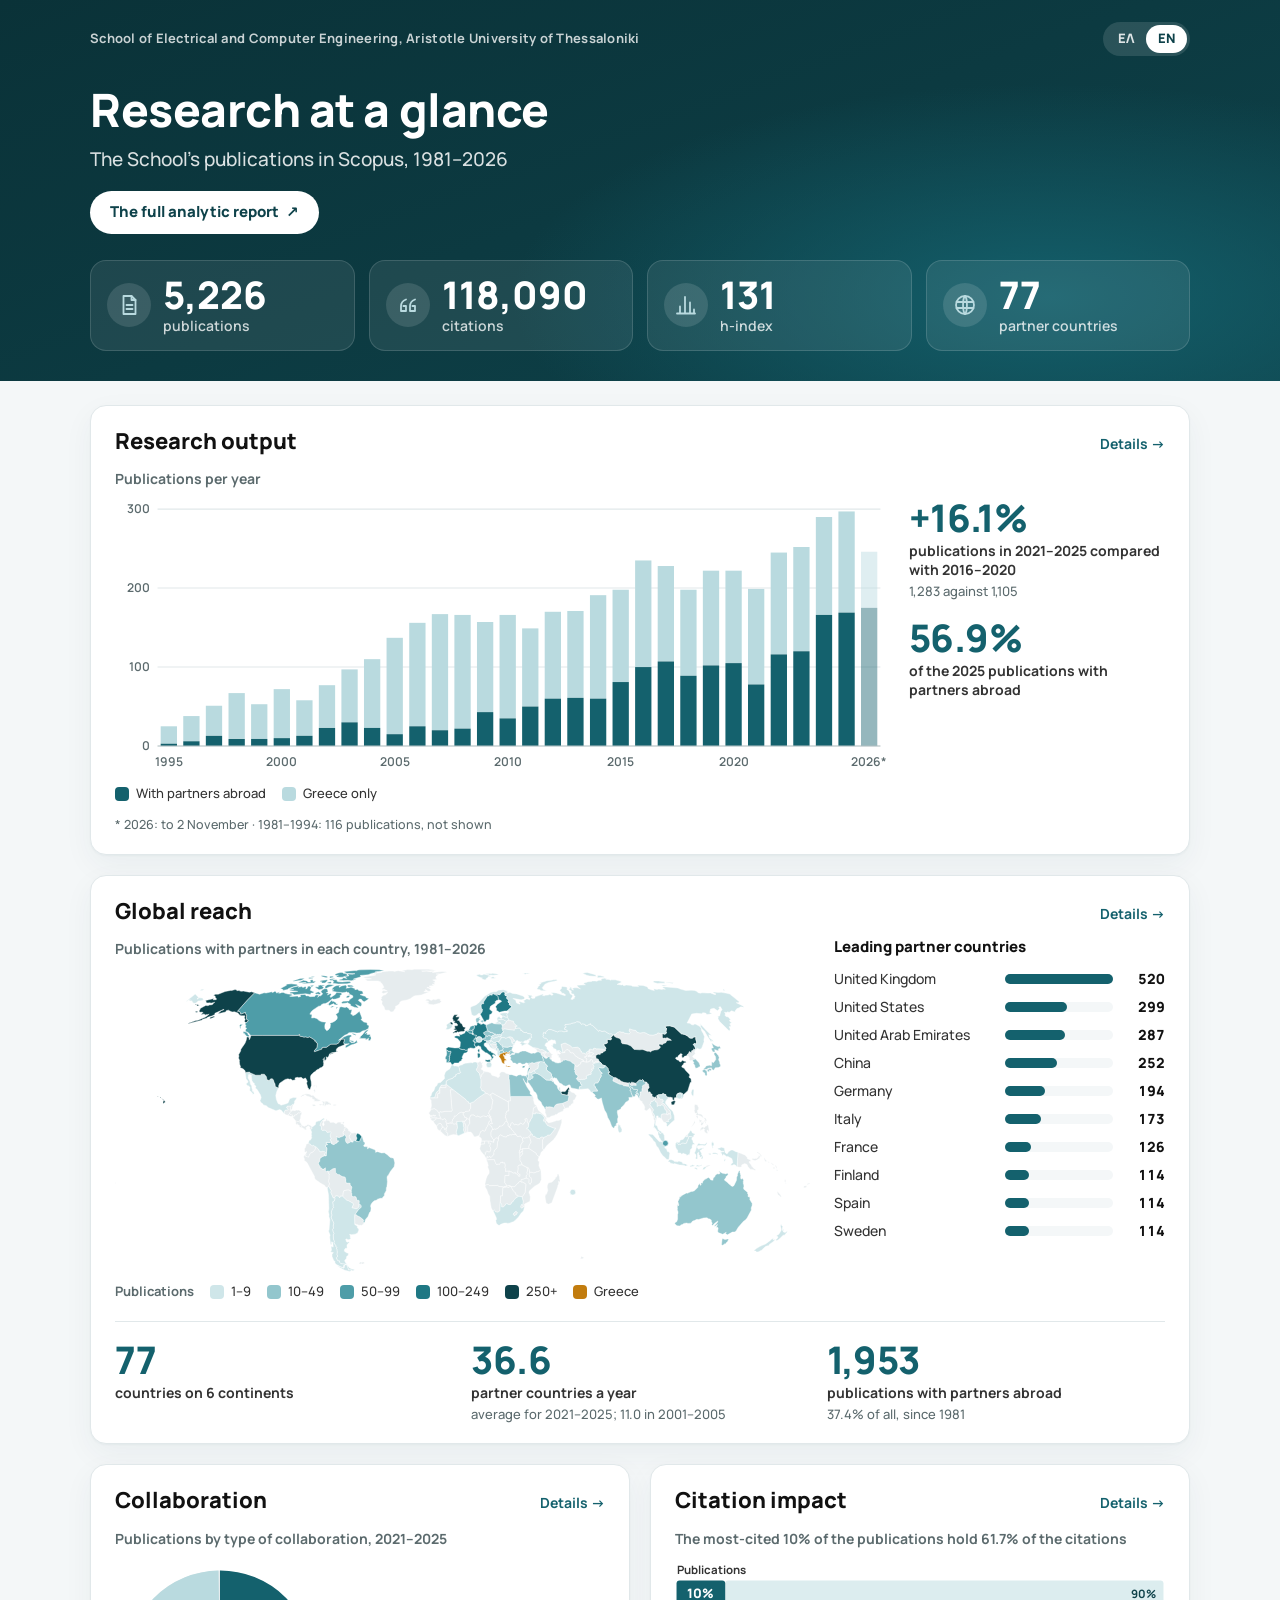
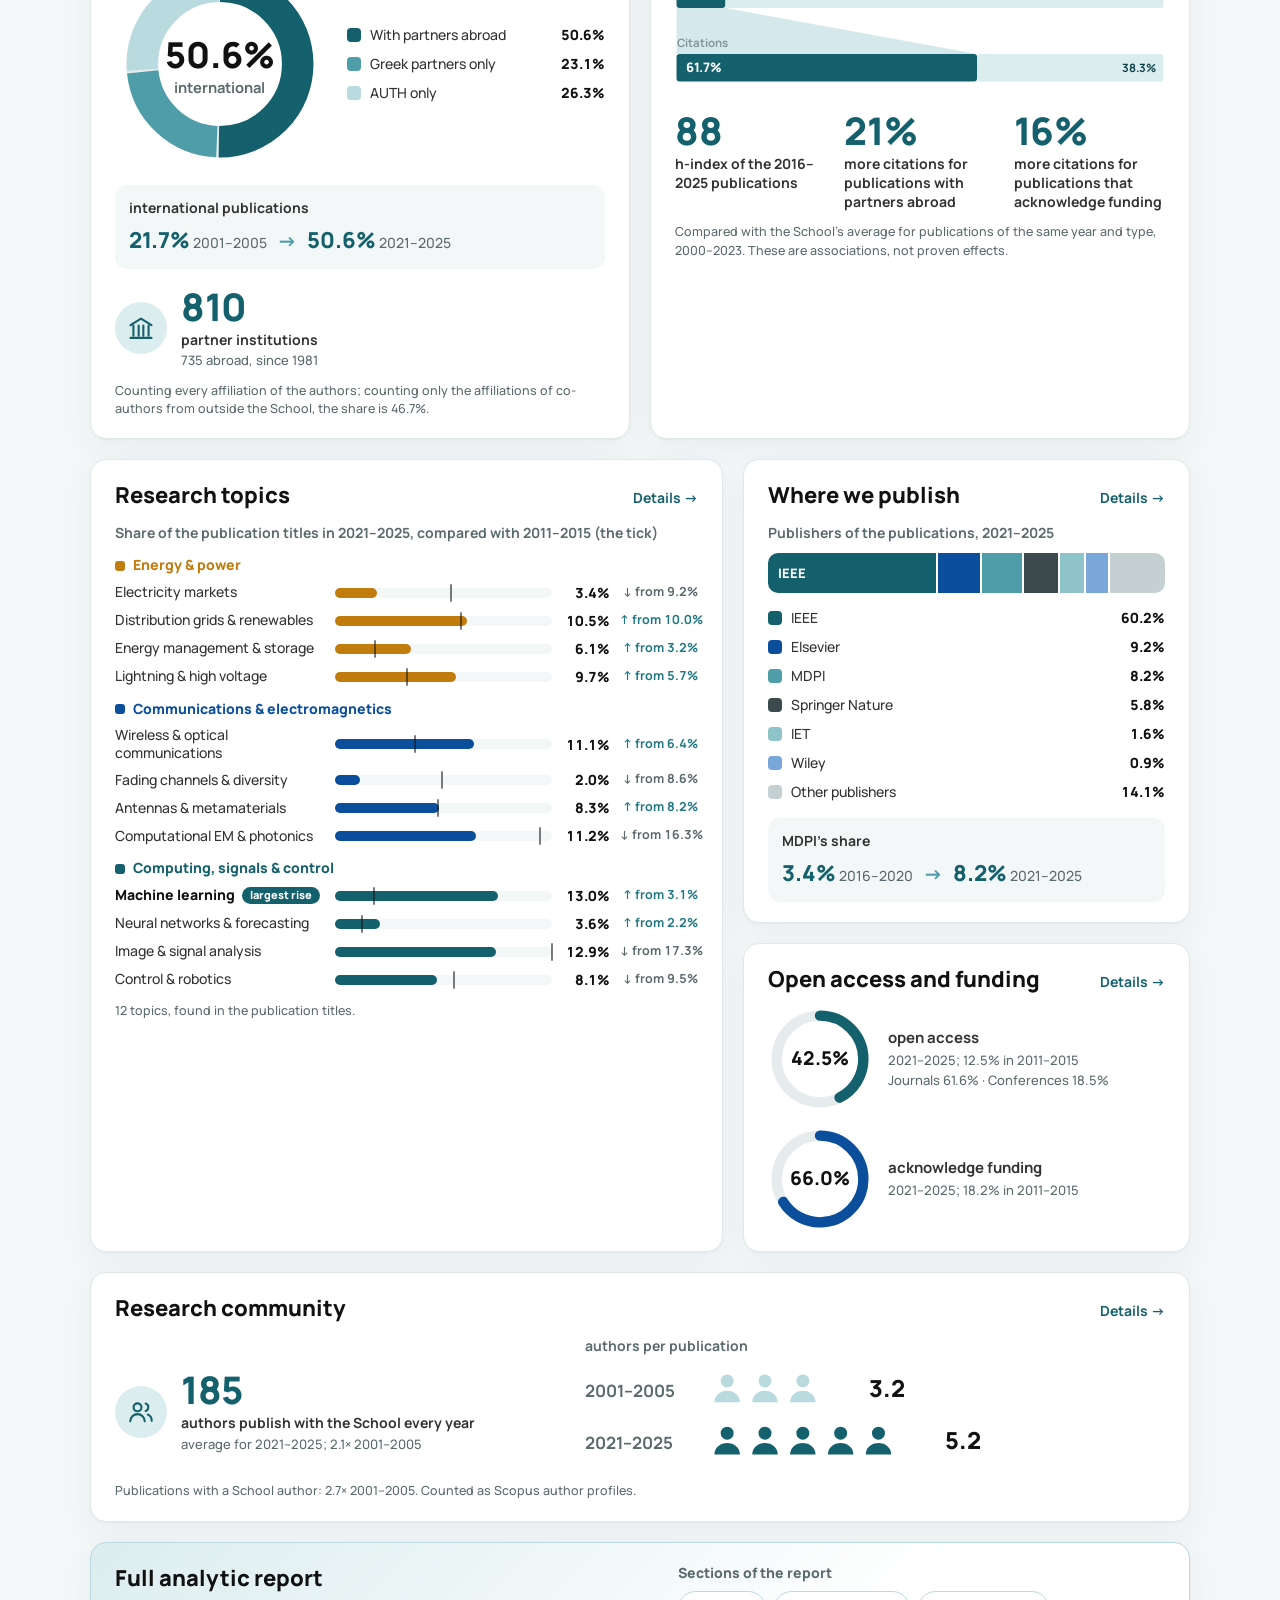
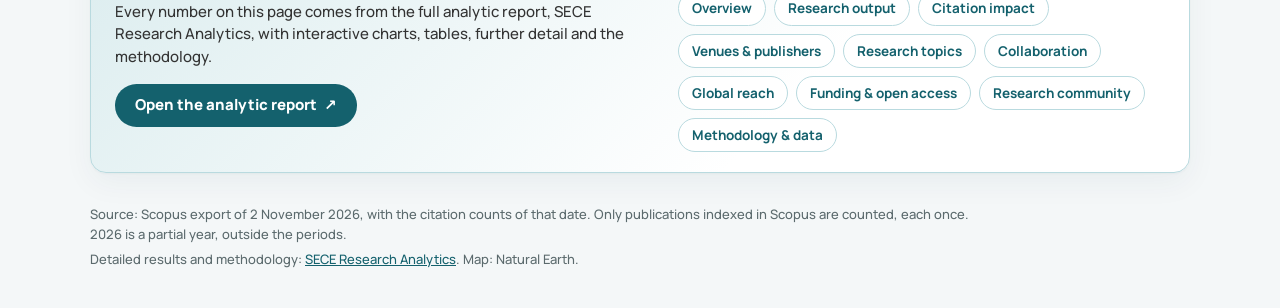
==== commit fe30732d: "Publish the at-a-glance page: Greek terms of ece.auth.gr, earlier shares in %" ====
--- a/en/index.html
+++ b/en/index.html
@@ -120,7 +120,7 @@
       <span class="icon" aria-hidden="true"><svg viewBox="0 0 24 24" fill="none" stroke="currentColor" stroke-width="1.8" stroke-linecap="round" stroke-linejoin="round"><path d="M3 9.5 12 4l9 5.5M5.5 10v8.5M10 10v8.5M14 10v8.5M18.5 10v8.5M3 20.5h18"/></svg></span>
       <span class="stat-value">810</span><span class="stat-label">partner institutions</span><span class="stat-sub">735 abroad, since 1981</span>
     </div>
-    <p class="note">Counting every affiliation of the authors; counting only the affiliations of co-authors from outside the School, 46.7%.</p>
+    <p class="note">Counting every affiliation of the authors; counting only the affiliations of co-authors from outside the School, the share is 46.7%.</p>
   </section>
 
   <section class="card span-6" id="impact" aria-labelledby="h-impact">
@@ -128,13 +128,13 @@
     <p class="fig-title">The most-cited 10% of the publications hold 61.7% of the citations</p>
     <svg class="chart chart-concentration" viewBox="0 0 640 178" role="img" aria-label="The most-cited 10% of the publications hold 61.7% of the citations" xmlns="http://www.w3.org/2000/svg"><text class="bar-label" x="2" y="19">Publications</text><text class="bar-label" x="2" y="115">Citations</text><polygon class="funnel" points="2,64 65.6,64 394.5,124 2,124"/><rect class="rest" x="65.6" y="28" width="572.4" height="36" rx="4"/><rect class="top" x="2" y="28" width="63.6" height="36" rx="4"/><rect class="rest" x="394.5" y="124" width="243.5" height="36" rx="4"/><rect class="top" x="2" y="124" width="392.5" height="36" rx="4"/><text class="in-top" x="33.8" y="51" text-anchor="middle">10%</text><text class="in-rest" x="628" y="51" text-anchor="end">90%</text><text class="in-top" x="14" y="147">61.7%</text><text class="in-rest" x="628" y="147" text-anchor="end">38.3%</text></svg>
     <div class="stats stats-three">
-<div class="stat"><span class="stat-value">88</span><span class="stat-label">h-index of the 2016–2025 publications</span></div><div class="stat"><span class="stat-value">+21%</span><span class="stat-label">citations for publications with partners abroad</span></div><div class="stat"><span class="stat-value">+16%</span><span class="stat-label">citations for publications that acknowledge funding</span></div>    </div>
-    <p class="note">Compared with the School&#39;s average for publications of the same year and type, 2000–2023. Associations, not measured effects.</p>
+<div class="stat"><span class="stat-value">88</span><span class="stat-label">h-index of the 2016–2025 publications</span></div><div class="stat"><span class="stat-value">21%</span><span class="stat-label">more citations for publications with partners abroad</span></div><div class="stat"><span class="stat-value">16%</span><span class="stat-label">more citations for publications that acknowledge funding</span></div>    </div>
+    <p class="note">Compared with the School&#39;s average for publications of the same year and type, 2000–2023. These are associations, not proven effects.</p>
   </section>
 
   <section class="card span-7" id="topics" aria-labelledby="h-topics">
     <div class="card-head"><h2 id="h-topics">Research topics</h2><a class="more" href="https://georgekrd.github.io/SECE-Statistics-site/topics/" target="_blank" rel="noopener" title="Detailed results">Details<span aria-hidden="true"> →</span></a></div>
-    <p class="fig-title">Share of the publication titles, 2021–2025; the tick marks 2011–2015</p>
+    <p class="fig-title">Share of the publication titles in 2021–2025, compared with 2011–2015 (the tick)</p>
     <div class="topic-group field-energy">
       <h3>Energy &amp; power</h3>
       <ul class="hbars topic-bars">
@@ -142,25 +142,25 @@
           <span class="hbar-label">Electricity markets</span>
           <span class="hbar-track"><span class="hbar-fill" style="width: 19.4%"></span><span class="hbar-tick" style="left: 53.3%"></span></span>
           <span class="hbar-value">3.4%</span>
-          <span class="change down">−5.9 pp</span>
+          <span class="change down">↓ from 9.2%</span>
         </li>
         <li title="Distribution grids &amp; renewables: 10.5% in 2021–2025, 10.0% in 2011–2015">
           <span class="hbar-label">Distribution grids &amp; renewables</span>
           <span class="hbar-track"><span class="hbar-fill" style="width: 60.8%"></span><span class="hbar-tick" style="left: 57.9%"></span></span>
           <span class="hbar-value">10.5%</span>
-          <span class="change up">+0.5 pp</span>
+          <span class="change up">↑ from 10.0%</span>
         </li>
         <li title="Energy management &amp; storage: 6.1% in 2021–2025, 3.2% in 2011–2015">
           <span class="hbar-label">Energy management &amp; storage</span>
           <span class="hbar-track"><span class="hbar-fill" style="width: 35.1%"></span><span class="hbar-tick" style="left: 18.4%"></span></span>
           <span class="hbar-value">6.1%</span>
-          <span class="change up">+2.9 pp</span>
+          <span class="change up">↑ from 3.2%</span>
         </li>
         <li title="Lightning &amp; high voltage: 9.7% in 2021–2025, 5.7% in 2011–2015">
           <span class="hbar-label">Lightning &amp; high voltage</span>
           <span class="hbar-track"><span class="hbar-fill" style="width: 55.8%"></span><span class="hbar-tick" style="left: 32.9%"></span></span>
           <span class="hbar-value">9.7%</span>
-          <span class="change up">+4.0 pp</span>
+          <span class="change up">↑ from 5.7%</span>
         </li>
       </ul>
     </div>
@@ -171,25 +171,25 @@
           <span class="hbar-label">Wireless &amp; optical communications</span>
           <span class="hbar-track"><span class="hbar-fill" style="width: 63.9%"></span><span class="hbar-tick" style="left: 36.8%"></span></span>
           <span class="hbar-value">11.1%</span>
-          <span class="change up">+4.7 pp</span>
+          <span class="change up">↑ from 6.4%</span>
         </li>
         <li title="Fading channels &amp; diversity: 2.0% in 2021–2025, 8.6% in 2011–2015">
           <span class="hbar-label">Fading channels &amp; diversity</span>
           <span class="hbar-track"><span class="hbar-fill" style="width: 11.3%"></span><span class="hbar-tick" style="left: 49.3%"></span></span>
           <span class="hbar-value">2.0%</span>
-          <span class="change down">−6.6 pp</span>
+          <span class="change down">↓ from 8.6%</span>
         </li>
         <li title="Antennas &amp; metamaterials: 8.3% in 2021–2025, 8.2% in 2011–2015">
           <span class="hbar-label">Antennas &amp; metamaterials</span>
           <span class="hbar-track"><span class="hbar-fill" style="width: 47.7%"></span><span class="hbar-tick" style="left: 47.4%"></span></span>
           <span class="hbar-value">8.3%</span>
-          <span class="change up">+0.1 pp</span>
+          <span class="change up">↑ from 8.2%</span>
         </li>
         <li title="Computational EM &amp; photonics: 11.2% in 2021–2025, 16.3% in 2011–2015">
           <span class="hbar-label">Computational EM &amp; photonics</span>
           <span class="hbar-track"><span class="hbar-fill" style="width: 64.8%"></span><span class="hbar-tick" style="left: 94.1%"></span></span>
           <span class="hbar-value">11.2%</span>
-          <span class="change down">−5.1 pp</span>
+          <span class="change down">↓ from 16.3%</span>
         </li>
       </ul>
     </div>
@@ -200,29 +200,29 @@
           <span class="hbar-label">Machine learning <span class="badge">largest rise</span></span>
           <span class="hbar-track"><span class="hbar-fill" style="width: 75.2%"></span><span class="hbar-tick" style="left: 17.8%"></span></span>
           <span class="hbar-value">13.0%</span>
-          <span class="change up">+9.9 pp</span>
+          <span class="change up">↑ from 3.1%</span>
         </li>
         <li title="Neural networks &amp; forecasting: 3.6% in 2021–2025, 2.2% in 2011–2015">
           <span class="hbar-label">Neural networks &amp; forecasting</span>
           <span class="hbar-track"><span class="hbar-fill" style="width: 20.7%"></span><span class="hbar-tick" style="left: 12.5%"></span></span>
           <span class="hbar-value">3.6%</span>
-          <span class="change up">+1.4 pp</span>
+          <span class="change up">↑ from 2.2%</span>
         </li>
         <li title="Image &amp; signal analysis: 12.9% in 2021–2025, 17.3% in 2011–2015">
           <span class="hbar-label">Image &amp; signal analysis</span>
           <span class="hbar-track"><span class="hbar-fill" style="width: 74.3%"></span><span class="hbar-tick" style="left: 100.0%"></span></span>
           <span class="hbar-value">12.9%</span>
-          <span class="change down">−4.5 pp</span>
+          <span class="change down">↓ from 17.3%</span>
         </li>
         <li title="Control &amp; robotics: 8.1% in 2021–2025, 9.5% in 2011–2015">
           <span class="hbar-label">Control &amp; robotics</span>
           <span class="hbar-track"><span class="hbar-fill" style="width: 46.8%"></span><span class="hbar-tick" style="left: 54.6%"></span></span>
           <span class="hbar-value">8.1%</span>
-          <span class="change down">−1.4 pp</span>
+          <span class="change down">↓ from 9.5%</span>
         </li>
       </ul>
     </div>
-    <p class="note">12 topics, found in the titles.</p>
+    <p class="note">12 topics, found in the publication titles.</p>
   </section>
 
   <div class="span-5 col-stack">
@@ -268,7 +268,7 @@
         <svg class="chart chart-people" viewBox="0 0 322 80" role="img" aria-label="authors per publication: 2001–2005 3.2, 2021–2025 5.2" xmlns="http://www.w3.org/2000/svg"><defs><symbol id="pp-person" viewBox="0 0 24 24"><path d="M12 11.5a4.6 4.6 0 1 0 0-9.2 4.6 4.6 0 0 0 0 9.2zM3 22c0-4.8 4-8.2 9-8.2s9 3.4 9 8.2z"/></symbol></defs><text class="row-label" x="0" y="24">2001–2005</text><use class="light" href="#pp-person" x="96" y="4" width="26" height="26"/><use class="light" href="#pp-person" x="125" y="4" width="26" height="26"/><use class="light" href="#pp-person" x="154" y="4" width="26" height="26"/><clipPath id="pp-cut0"><rect x="183" y="4" width="6.1" height="26"/></clipPath><use class="light" href="#pp-person" x="183" y="4" width="26" height="26" clip-path="url(#pp-cut0)"/><text class="row-value" x="218" y="24">3.2</text><text class="row-label" x="0" y="64">2021–2025</text><use class="dark" href="#pp-person" x="96" y="44" width="26" height="26"/><use class="dark" href="#pp-person" x="125" y="44" width="26" height="26"/><use class="dark" href="#pp-person" x="154" y="44" width="26" height="26"/><use class="dark" href="#pp-person" x="183" y="44" width="26" height="26"/><use class="dark" href="#pp-person" x="212" y="44" width="26" height="26"/><clipPath id="pp-cut1"><rect x="241" y="44" width="5.0" height="26"/></clipPath><use class="dark" href="#pp-person" x="241" y="44" width="26" height="26" clip-path="url(#pp-cut1)"/><text class="row-value" x="276" y="64">5.2</text></svg>
       </figure>
     </div>
-    <p class="note">Publications with a School author: 2.7× 2001–2005. Scopus author profiles.</p>
+    <p class="note">Publications with a School author: 2.7× 2001–2005. Counted as Scopus author profiles.</p>
   </section>
 
   <section class="card span-12 report" id="report" aria-labelledby="h-report">
--- a/assets/glance.css
+++ b/assets/glance.css
@@ -1,312 +1,312 @@
-/* Research at a glance: the colours and type of ece.auth.gr (Manrope, dark teal, light greys). */
-
-@font-face {
-  font-family: "Manrope";
-  src: url("fonts/manrope-latin-greek.woff") format("woff");
-  font-weight: 200 800;
-  font-style: normal;
-  font-display: swap;
-}
-
-:root {
-  --teal-950: #0a3238;
-  --teal-900: #0e424a;
-  --teal-800: #14616d;
-  --teal-700: #1f7884;
-  --teal-500: #4e9da8;
-  --teal-300: #8fc3ca;
-  --teal-200: #b9dadf;
-  --teal-100: #dcedef;
-  --blue: #0b4f9c;
-  --amber: #c27c0e;
-  --slate: #3c4a4d;
-  --ink: #111111;
-  --text: #333333;
-  --muted: #5b6a6d;
-  --line: #e1e8ea;
-  --land: #e6ecee;
-  --surface: #f4f7f8;
-  --white: #ffffff;
-  --radius: 16px;
-  color-scheme: light;
-}
-
-* { box-sizing: border-box; }
-html { -webkit-text-size-adjust: 100%; text-size-adjust: 100%; }
-body {
-  margin: 0;
-  font-family: "Manrope", system-ui, -apple-system, "Segoe UI", Roboto, "Helvetica Neue", Arial, sans-serif;
-  font-weight: 500;
-  font-size: 16px;
-  line-height: 1.5;
-  color: var(--text);
-  background: var(--surface);
-}
-h1, h2, h3 { color: var(--ink); margin: 0; line-height: 1.2; }
-a { color: var(--teal-800); }
-figure { margin: 0; }
-.wrap { max-width: 1140px; margin: 0 auto; padding: 0 20px; }
-
-/* ---------------------------------------------------------------- header */
-.hero {
-  color: var(--white);
-  background:
-    radial-gradient(60% 80% at 82% 78%, rgba(20, 97, 109, 0.95) 0%, rgba(20, 97, 109, 0) 70%),
-    linear-gradient(160deg, var(--teal-950) 0%, var(--teal-900) 100%);
-  padding: 22px 0 30px;
-}
-.hero-bar { display: flex; align-items: center; justify-content: space-between; gap: 16px; }
-.eyebrow { margin: 0; font-size: 13px; font-weight: 700; letter-spacing: 0.02em; color: rgba(255, 255, 255, 0.78); }
-.lang-switch { display: flex; flex: none; padding: 3px; border-radius: 100px; background: rgba(255, 255, 255, 0.12); }
-.lang-switch a {
-  padding: 4px 12px; border-radius: 100px; font-size: 13px; font-weight: 800;
-  color: rgba(255, 255, 255, 0.85); text-decoration: none;
-}
-.lang-switch a[aria-current] { background: var(--white); color: var(--teal-900); }
-.lang-switch a:not([aria-current]):hover { background: rgba(255, 255, 255, 0.18); }
-.hero-title { margin: 26px 0 26px; }
-.hero h1 { color: var(--white); font-size: clamp(30px, 5vw, 46px); font-weight: 800; letter-spacing: -0.01em; }
-.lead { margin: 8px 0 0; font-size: clamp(16px, 2vw, 19px); color: rgba(255, 255, 255, 0.85); }
-.kpis { list-style: none; margin: 0; padding: 0; display: grid; grid-template-columns: repeat(4, minmax(0, 1fr)); gap: 14px; }
-.kpi {
-  display: grid; grid-template-columns: auto 1fr; grid-template-rows: auto auto; column-gap: 12px; align-items: center;
-  padding: 14px 16px; border-radius: var(--radius); background: rgba(255, 255, 255, 0.08); border: 1px solid rgba(255, 255, 255, 0.14);
-}
-.kpi-icon {
-  grid-row: span 2; width: 44px; height: 44px; border-radius: 50%; display: grid; place-items: center;
-  background: rgba(255, 255, 255, 0.12); color: var(--teal-200);
-}
-.kpi-icon svg { width: 24px; height: 24px; }
-.kpi-value { font-size: clamp(26px, 3.4vw, 38px); font-weight: 800; line-height: 1.05; color: var(--white); }
-.kpi-label { font-size: 14px; font-weight: 600; color: rgba(255, 255, 255, 0.78); }
-.embed .hero-title, .embed .eyebrow { display: none; }
-.embed .hero { padding-top: 14px; }
-.embed .hero-bar { justify-content: flex-end; margin-bottom: 14px; }
-
-/* ---------------------------------------------------------------- cards */
-.grid { display: grid; grid-template-columns: repeat(12, minmax(0, 1fr)); gap: 20px; margin-top: 24px; margin-bottom: 8px; }
-.span-12 { grid-column: span 12; }
-.span-7 { grid-column: span 7; }
-.span-6 { grid-column: span 6; }
-.span-5 { grid-column: span 5; }
-.col-stack { display: flex; flex-direction: column; gap: 20px; }
-.col-stack > .card { flex: 1 1 auto; }
-.card {
-  background: var(--white); border: 1px solid var(--line); border-radius: var(--radius);
-  padding: 22px 24px 20px; min-width: 0;
-  box-shadow: 0 1px 2px rgba(14, 66, 74, 0.04), 0 10px 30px rgba(14, 66, 74, 0.05);
-}
-.card-head { display: flex; align-items: baseline; justify-content: space-between; gap: 12px; margin-bottom: 14px; }
-.card h2 { font-size: 22px; font-weight: 800; }
-.card h3 { font-size: 15px; font-weight: 800; margin-bottom: 8px; }
-.more { flex: none; font-size: 14px; font-weight: 700; text-decoration: none; color: var(--teal-800); }
-.more:hover { text-decoration: underline; }
-.fig-title { margin: 0 0 10px; font-size: 14px; font-weight: 700; color: var(--muted); }
-.note { margin: 12px 0 0; font-size: 12.5px; line-height: 1.45; color: var(--muted); }
-.split { display: grid; gap: 24px; align-items: start; }
-.split-output { grid-template-columns: minmax(0, 3fr) minmax(0, 1fr); }
-.split-geo { grid-template-columns: minmax(0, 2.1fr) minmax(0, 1fr); }
-.split-people { grid-template-columns: minmax(0, 1fr) minmax(0, 1.3fr); align-items: center; }
-
-/* ---------------------------------------------------------------- numbers */
-.stats { display: grid; gap: 18px; }
-.stats-stack { align-content: start; padding-top: 30px; }
-.stats-row { grid-template-columns: repeat(3, minmax(0, 1fr)); margin-top: 20px; padding-top: 18px; border-top: 1px solid var(--line); }
-.stats-three { grid-template-columns: repeat(3, minmax(0, 1fr)); margin-top: 16px; }
-.stat { display: flex; flex-direction: column; min-width: 0; }
-.stat-value { font-size: clamp(28px, 3.4vw, 38px); font-weight: 800; line-height: 1.05; color: var(--teal-800); letter-spacing: -0.01em; }
-.stat-label { margin-top: 4px; font-size: 14px; font-weight: 700; color: var(--text); line-height: 1.35; }
-.stat-sub { margin-top: 2px; font-size: 13px; color: var(--muted); line-height: 1.4; }
-.stat-icon { display: grid; grid-template-columns: auto 1fr; column-gap: 14px; align-items: center; margin-top: 18px; }
-.stat-icon .icon {
-  grid-row: span 3; width: 52px; height: 52px; border-radius: 50%; display: grid; place-items: center;
-  background: var(--teal-100); color: var(--teal-800);
-}
-.stat-icon .icon svg { width: 28px; height: 28px; }
-.stat-icon > span:not(.icon) { grid-column: 2; }
-
-.trend {
-  display: flex; flex-wrap: wrap; align-items: baseline; gap: 6px 10px; margin-top: 16px; padding: 12px 14px;
-  border-radius: 12px; background: var(--surface); font-size: 14px; color: var(--muted);
-}
-.trend-label { flex-basis: 100%; font-weight: 700; color: var(--text); }
-.trend b { font-size: 22px; font-weight: 800; color: var(--teal-800); }
-.trend-arrow { font-size: 20px; font-weight: 800; color: var(--teal-500); }
-
-/* ---------------------------------------------------------------- legends and bars */
-.legend { list-style: none; margin: 10px 0 0; padding: 0; display: flex; flex-wrap: wrap; gap: 6px 16px; font-size: 13px; color: var(--text); }
-.legend li { display: inline-flex; align-items: center; gap: 7px; }
-.legend-title { font-weight: 700; color: var(--muted); }
-.legend-col { display: grid; gap: 8px; margin: 0; }
-.legend-col li { display: grid; grid-template-columns: 14px minmax(0, 1fr) auto; gap: 9px; align-items: center; font-size: 14px; }
-.legend-value { font-weight: 800; color: var(--ink); font-variant-numeric: tabular-nums; }
-.swatch { width: 14px; height: 14px; border-radius: 4px; flex: none; background: var(--line); }
-
-.hbars { list-style: none; margin: 0; padding: 0; display: grid; gap: 7px; }
-.hbars li { display: grid; grid-template-columns: minmax(0, 10.5em) minmax(0, 1fr) 3.4em; gap: 10px; align-items: center; font-size: 14px; }
-.hbar-label { overflow: hidden; text-overflow: ellipsis; white-space: nowrap; color: var(--text); }
-.hbar-track { position: relative; height: 10px; border-radius: 5px; background: var(--surface); }
-.hbar-fill { display: block; height: 100%; border-radius: 5px; background: var(--teal-800); }
-.hbar-value { text-align: right; font-weight: 800; color: var(--ink); font-variant-numeric: tabular-nums; }
-
-.topic-group { margin-top: 14px; }
-.topic-group h3 { display: flex; align-items: center; gap: 8px; font-size: 14px; }
-.topic-group h3::before { content: ""; width: 10px; height: 10px; border-radius: 3px; background: currentColor; }
-.field-energy h3 { color: var(--amber); }
-.field-comms h3 { color: var(--blue); }
-.field-computing h3 { color: var(--teal-800); }
-.field-energy .hbar-fill { background: var(--amber); }
-.field-comms .hbar-fill { background: var(--blue); }
-.field-computing .hbar-fill { background: var(--teal-800); }
-.topic-bars li { grid-template-columns: minmax(0, 15em) minmax(0, 1fr) 3.4em 5.6em; }
-.topic-bars .hbar-label { white-space: normal; line-height: 1.3; }
-.hbar-tick { position: absolute; top: -4px; bottom: -4px; width: 2px; margin-left: -1px; border-radius: 1px; background: var(--ink); opacity: 0.55; }
-.change { font-size: 12.5px; font-weight: 700; text-align: right; white-space: nowrap; font-variant-numeric: tabular-nums; }
-.change.up { color: var(--teal-700); }
-.change.down { color: var(--muted); }
-.change.flat { color: var(--muted); }
-.highlight .hbar-label { font-weight: 800; color: var(--ink); }
-.badge {
-  display: inline-block; margin-left: 4px; padding: 1px 8px; border-radius: 100px; vertical-align: 1px;
-  font-size: 11px; font-weight: 800; color: var(--white); background: var(--teal-800); white-space: nowrap;
-}
-
-.stack { display: flex; gap: 2px; height: 40px; border-radius: 10px; overflow: hidden; margin-bottom: 14px; }
-.seg {
-  min-width: 0; display: flex; align-items: center; padding: 0 10px; overflow: hidden; white-space: nowrap;
-  font-size: 13px; font-weight: 800; color: var(--white);
-}
-.p1, .swatch.p1 { background: var(--teal-800); }
-.p2, .swatch.p2 { background: var(--blue); }
-.p3, .swatch.p3 { background: var(--teal-500); }
-.p4, .swatch.p4 { background: var(--slate); }
-.p5, .swatch.p5 { background: var(--teal-300); }
-.p6, .swatch.p6 { background: #7aa7d9; }
-.p-other, .swatch.p-other { background: #c5d0d3; color: var(--ink); }
-.p-unknown, .swatch.p-unknown { background: repeating-linear-gradient(45deg, #ffffff 0 3px, #c5d0d3 3px 5px); color: var(--ink); }
-
-/* ---------------------------------------------------------------- charts */
-.chart { display: block; width: 100%; height: auto; overflow: visible; }
-.chart text { font-family: inherit; }
-.chart .gridline { stroke: var(--line); stroke-width: 1; }
-.chart .axis { stroke: #b9c5c8; stroke-width: 1; }
-.chart .tick { font-size: 12px; fill: var(--muted); font-weight: 600; }
-.chart-years .intl, .swatch.intl { fill: var(--teal-800); background: var(--teal-800); }
-.chart-years .greece, .swatch.greece { fill: var(--teal-200); background: var(--teal-200); }
-.chart-years .partial rect { opacity: 0.45; }
-.chart-years .bar:hover rect { filter: brightness(0.9); }
-
-.donut-body { display: grid; grid-template-columns: minmax(150px, 210px) minmax(0, 1fr); gap: 22px; align-items: center; }
-.ring-track { stroke: var(--land); }
-.seg-intl, .swatch.seg-intl { stroke: var(--teal-800); background: var(--teal-800); }
-.seg-national, .swatch.seg-national { stroke: var(--teal-500); background: var(--teal-500); }
-.seg-single, .swatch.seg-single { stroke: var(--teal-200); background: var(--teal-200); }
-.donut-value { font-size: 34px; font-weight: 800; fill: var(--ink); }
-.donut-caption { font-size: 14px; font-weight: 700; fill: var(--muted); }
-
-.rings { display: grid; gap: 16px; }
-.ring-item { display: grid; grid-template-columns: 104px minmax(0, 1fr); gap: 16px; align-items: center; }
-.ring-text { display: flex; flex-direction: column; }
-.ring-text .stat-label { margin-top: 0; font-size: 15px; }
-.chart-ring .ring-fill { stroke: var(--teal-800); }
-.chart-ring.ring-funded .ring-fill { stroke: var(--blue); }
-.ring-value { font-size: 22px; font-weight: 800; fill: var(--ink); }
-
-.chart-concentration .bar-label { font-size: 15px; font-weight: 700; fill: var(--text); }
-.chart-concentration .top { fill: var(--teal-800); }
-.chart-concentration .rest { fill: var(--teal-100); }
-.chart-concentration .funnel { fill: var(--teal-200); opacity: 0.6; }
-.chart-concentration .in-top { font-size: 17px; font-weight: 800; fill: var(--white); }
-.chart-concentration .in-rest { font-size: 15px; font-weight: 700; fill: var(--teal-900); }
-
-.chart-people { max-width: 420px; }
-.chart-people .light { fill: var(--teal-200); }
-.chart-people .dark { fill: var(--teal-800); }
-.chart-people .row-label { font-size: 13px; font-weight: 700; fill: var(--muted); }
-.chart-people .row-value { font-size: 18px; font-weight: 800; fill: var(--ink); }
-
-.map-wrap { position: relative; }
-.chart-map path { fill: var(--land); stroke: var(--white); stroke-width: 0.6; stroke-linejoin: round; }
-.chart-map .partners path, .chart-map .dot { cursor: default; }
-.chart-map .partners path:hover, .chart-map .dot:hover { stroke: var(--ink); stroke-width: 1.2; }
-.chart-map .dot { stroke: var(--white); stroke-width: 1; }
-.c0, .swatch.c0 { fill: #cfe6e9; background: #cfe6e9; }
-.c1, .swatch.c1 { fill: #93c6cd; background: #93c6cd; }
-.c2, .swatch.c2 { fill: var(--teal-500); background: var(--teal-500); }
-.c3, .swatch.c3 { fill: var(--teal-700); background: var(--teal-700); }
-.c4, .swatch.c4 { fill: var(--teal-900); background: var(--teal-900); }
-.chart-map path.c0 { fill: #cfe6e9; }
-.chart-map path.c1 { fill: #93c6cd; }
-.chart-map path.c2 { fill: var(--teal-500); }
-.chart-map path.c3 { fill: var(--teal-700); }
-.chart-map path.c4 { fill: var(--teal-900); }
-.chart-map path.home, .swatch.home { fill: var(--amber); background: var(--amber); }
-.map-tip {
-  position: absolute; z-index: 2; pointer-events: none; max-width: 240px; padding: 6px 10px; border-radius: 8px;
-  font-size: 13px; font-weight: 700; color: var(--ink); background: var(--white); border: 1px solid var(--line);
-  box-shadow: 0 6px 20px rgba(14, 66, 74, 0.16);
-}
-.top-list h3 { margin-bottom: 12px; }
-.top-list .hbars li { grid-template-columns: minmax(0, 11.5em) minmax(0, 1fr) 3em; }
-.top-list .hbar-label { white-space: normal; line-height: 1.25; }
-
-/* ---------------------------------------------------------------- the analytic report */
-.btn {
-  display: inline-flex; align-items: center; padding: 10px 20px; border-radius: 100px;
-  font-size: 15px; font-weight: 800; text-decoration: none; white-space: nowrap;
-}
-.btn span { margin-left: 7px; }
-.btn-hero { margin-top: 18px; background: var(--white); color: var(--teal-900); }
-.btn-hero:hover { background: var(--teal-100); }
-.btn-primary { margin-top: 16px; background: var(--teal-800); color: var(--white); }
-.btn-primary:hover { background: var(--teal-900); }
-.report { background: linear-gradient(135deg, var(--teal-100) 0%, var(--white) 65%); border-color: var(--teal-200); }
-.report-body { display: grid; grid-template-columns: minmax(0, 1.1fr) minmax(0, 1fr); gap: 28px; align-items: start; }
-.report-text p { margin: 10px 0 0; font-size: 15px; color: var(--text); max-width: 44em; }
-.report-pages h3 { font-size: 14px; color: var(--muted); margin-bottom: 10px; }
-.report-pages ul { list-style: none; margin: 0; padding: 0; display: flex; flex-wrap: wrap; gap: 8px; }
-.report-pages a {
-  display: inline-block; padding: 6px 13px; border-radius: 100px; font-size: 13.5px; font-weight: 700;
-  color: var(--teal-800); background: var(--white); border: 1px solid var(--teal-200); text-decoration: none;
-}
-.report-pages a:hover { color: var(--white); background: var(--teal-800); border-color: var(--teal-800); }
-
-/* ---------------------------------------------------------------- footer */
-.footer { padding: 18px 0 32px; font-size: 13px; color: var(--muted); }
-.footer p { margin: 6px 0; max-width: 900px; }
-
-/* ---------------------------------------------------------------- narrow screens */
-@media (max-width: 960px) {
-  .span-7, .span-6, .span-5 { grid-column: span 12; }
-  .split-output, .split-geo, .split-people, .report-body { grid-template-columns: minmax(0, 1fr); }
-  .stats-stack { grid-template-columns: repeat(2, minmax(0, 1fr)); padding-top: 0; }
-}
-@media (max-width: 720px) {
-  .wrap { padding: 0 16px; }
-  .kpis { grid-template-columns: repeat(2, minmax(0, 1fr)); gap: 10px; }
-  .kpi { padding: 12px; column-gap: 10px; }
-  .kpi-icon { width: 36px; height: 36px; }
-  .kpi-icon svg { width: 20px; height: 20px; }
-  .grid { gap: 14px; margin-top: 16px; }
-  .card { padding: 18px 16px 16px; }
-  .stats-row, .stats-three { grid-template-columns: minmax(0, 1fr); }
-  .donut-body { grid-template-columns: minmax(0, 1fr); justify-items: center; }
-  .donut-body .chart-donut { max-width: 220px; }
-  .donut-body .legend-col { width: 100%; }
-  .topic-bars li { grid-template-columns: minmax(0, 1fr) 3.4em 5.6em; row-gap: 4px; }
-  .topic-bars .hbar-label { grid-column: 1 / -1; }
-  .chart-years .tick { font-size: 22px; }
-  .chart-years .tick.minor { display: none; }
-  .chart-concentration .bar-label, .chart-concentration .in-rest { font-size: 24px; }
-  .chart-concentration .in-top { font-size: 26px; }
-}
-@media (max-width: 420px) {
-  .hbars li { grid-template-columns: minmax(0, 8em) minmax(0, 1fr) 3em; gap: 8px; font-size: 13px; }
-  .stats-stack { grid-template-columns: minmax(0, 1fr); }
-}
-@media print {
-  body { background: var(--white); }
-  .hero { -webkit-print-color-adjust: exact; print-color-adjust: exact; }
-  .card { box-shadow: none; break-inside: avoid; }
-  .lang-switch, .more { display: none; }
-}
+/* Research at a glance: the colours and type of ece.auth.gr (Manrope, dark teal, light greys). */
+
+@font-face {
+  font-family: "Manrope";
+  src: url("fonts/manrope-latin-greek.woff") format("woff");
+  font-weight: 200 800;
+  font-style: normal;
+  font-display: swap;
+}
+
+:root {
+  --teal-950: #0a3238;
+  --teal-900: #0e424a;
+  --teal-800: #14616d;
+  --teal-700: #1f7884;
+  --teal-500: #4e9da8;
+  --teal-300: #8fc3ca;
+  --teal-200: #b9dadf;
+  --teal-100: #dcedef;
+  --blue: #0b4f9c;
+  --amber: #c27c0e;
+  --slate: #3c4a4d;
+  --ink: #111111;
+  --text: #333333;
+  --muted: #5b6a6d;
+  --line: #e1e8ea;
+  --land: #e6ecee;
+  --surface: #f4f7f8;
+  --white: #ffffff;
+  --radius: 16px;
+  color-scheme: light;
+}
+
+* { box-sizing: border-box; }
+html { -webkit-text-size-adjust: 100%; text-size-adjust: 100%; }
+body {
+  margin: 0;
+  font-family: "Manrope", system-ui, -apple-system, "Segoe UI", Roboto, "Helvetica Neue", Arial, sans-serif;
+  font-weight: 500;
+  font-size: 16px;
+  line-height: 1.5;
+  color: var(--text);
+  background: var(--surface);
+}
+h1, h2, h3 { color: var(--ink); margin: 0; line-height: 1.2; }
+a { color: var(--teal-800); }
+figure { margin: 0; }
+.wrap { max-width: 1140px; margin: 0 auto; padding: 0 20px; }
+
+/* ---------------------------------------------------------------- header */
+.hero {
+  color: var(--white);
+  background:
+    radial-gradient(60% 80% at 82% 78%, rgba(20, 97, 109, 0.95) 0%, rgba(20, 97, 109, 0) 70%),
+    linear-gradient(160deg, var(--teal-950) 0%, var(--teal-900) 100%);
+  padding: 22px 0 30px;
+}
+.hero-bar { display: flex; align-items: center; justify-content: space-between; gap: 16px; }
+.eyebrow { margin: 0; font-size: 13px; font-weight: 700; letter-spacing: 0.02em; color: rgba(255, 255, 255, 0.78); }
+.lang-switch { display: flex; flex: none; padding: 3px; border-radius: 100px; background: rgba(255, 255, 255, 0.12); }
+.lang-switch a {
+  padding: 4px 12px; border-radius: 100px; font-size: 13px; font-weight: 800;
+  color: rgba(255, 255, 255, 0.85); text-decoration: none;
+}
+.lang-switch a[aria-current] { background: var(--white); color: var(--teal-900); }
+.lang-switch a:not([aria-current]):hover { background: rgba(255, 255, 255, 0.18); }
+.hero-title { margin: 26px 0 26px; }
+.hero h1 { color: var(--white); font-size: clamp(30px, 5vw, 46px); font-weight: 800; letter-spacing: -0.01em; }
+.lead { margin: 8px 0 0; font-size: clamp(16px, 2vw, 19px); color: rgba(255, 255, 255, 0.85); }
+.kpis { list-style: none; margin: 0; padding: 0; display: grid; grid-template-columns: repeat(4, minmax(0, 1fr)); gap: 14px; }
+.kpi {
+  display: grid; grid-template-columns: auto 1fr; grid-template-rows: auto auto; column-gap: 12px; align-items: center;
+  padding: 14px 16px; border-radius: var(--radius); background: rgba(255, 255, 255, 0.08); border: 1px solid rgba(255, 255, 255, 0.14);
+}
+.kpi-icon {
+  grid-row: span 2; width: 44px; height: 44px; border-radius: 50%; display: grid; place-items: center;
+  background: rgba(255, 255, 255, 0.12); color: var(--teal-200);
+}
+.kpi-icon svg { width: 24px; height: 24px; }
+.kpi-value { font-size: clamp(26px, 3.4vw, 38px); font-weight: 800; line-height: 1.05; color: var(--white); }
+.kpi-label { font-size: 14px; font-weight: 600; color: rgba(255, 255, 255, 0.78); }
+.embed .hero-title, .embed .eyebrow { display: none; }
+.embed .hero { padding-top: 14px; }
+.embed .hero-bar { justify-content: flex-end; margin-bottom: 14px; }
+
+/* ---------------------------------------------------------------- cards */
+.grid { display: grid; grid-template-columns: repeat(12, minmax(0, 1fr)); gap: 20px; margin-top: 24px; margin-bottom: 8px; }
+.span-12 { grid-column: span 12; }
+.span-7 { grid-column: span 7; }
+.span-6 { grid-column: span 6; }
+.span-5 { grid-column: span 5; }
+.col-stack { display: flex; flex-direction: column; gap: 20px; }
+.col-stack > .card { flex: 1 1 auto; }
+.card {
+  background: var(--white); border: 1px solid var(--line); border-radius: var(--radius);
+  padding: 22px 24px 20px; min-width: 0;
+  box-shadow: 0 1px 2px rgba(14, 66, 74, 0.04), 0 10px 30px rgba(14, 66, 74, 0.05);
+}
+.card-head { display: flex; align-items: baseline; justify-content: space-between; gap: 12px; margin-bottom: 14px; }
+.card h2 { font-size: 22px; font-weight: 800; }
+.card h3 { font-size: 15px; font-weight: 800; margin-bottom: 8px; }
+.more { flex: none; font-size: 14px; font-weight: 700; text-decoration: none; color: var(--teal-800); }
+.more:hover { text-decoration: underline; }
+.fig-title { margin: 0 0 10px; font-size: 14px; font-weight: 700; color: var(--muted); }
+.note { margin: 12px 0 0; font-size: 12.5px; line-height: 1.45; color: var(--muted); }
+.split { display: grid; gap: 24px; align-items: start; }
+.split-output { grid-template-columns: minmax(0, 3fr) minmax(0, 1fr); }
+.split-geo { grid-template-columns: minmax(0, 2.1fr) minmax(0, 1fr); }
+.split-people { grid-template-columns: minmax(0, 1fr) minmax(0, 1.3fr); align-items: center; }
+
+/* ---------------------------------------------------------------- numbers */
+.stats { display: grid; gap: 18px; }
+.stats-stack { align-content: start; padding-top: 30px; }
+.stats-row { grid-template-columns: repeat(3, minmax(0, 1fr)); margin-top: 20px; padding-top: 18px; border-top: 1px solid var(--line); }
+.stats-three { grid-template-columns: repeat(3, minmax(0, 1fr)); margin-top: 16px; }
+.stat { display: flex; flex-direction: column; min-width: 0; }
+.stat-value { font-size: clamp(28px, 3.4vw, 38px); font-weight: 800; line-height: 1.05; color: var(--teal-800); letter-spacing: -0.01em; }
+.stat-label { margin-top: 4px; font-size: 14px; font-weight: 700; color: var(--text); line-height: 1.35; }
+.stat-sub { margin-top: 2px; font-size: 13px; color: var(--muted); line-height: 1.4; }
+.stat-icon { display: grid; grid-template-columns: auto 1fr; column-gap: 14px; align-items: center; margin-top: 18px; }
+.stat-icon .icon {
+  grid-row: span 3; width: 52px; height: 52px; border-radius: 50%; display: grid; place-items: center;
+  background: var(--teal-100); color: var(--teal-800);
+}
+.stat-icon .icon svg { width: 28px; height: 28px; }
+.stat-icon > span:not(.icon) { grid-column: 2; }
+
+.trend {
+  display: flex; flex-wrap: wrap; align-items: baseline; gap: 6px 10px; margin-top: 16px; padding: 12px 14px;
+  border-radius: 12px; background: var(--surface); font-size: 14px; color: var(--muted);
+}
+.trend-label { flex-basis: 100%; font-weight: 700; color: var(--text); }
+.trend b { font-size: 22px; font-weight: 800; color: var(--teal-800); }
+.trend-arrow { font-size: 20px; font-weight: 800; color: var(--teal-500); }
+
+/* ---------------------------------------------------------------- legends and bars */
+.legend { list-style: none; margin: 10px 0 0; padding: 0; display: flex; flex-wrap: wrap; gap: 6px 16px; font-size: 13px; color: var(--text); }
+.legend li { display: inline-flex; align-items: center; gap: 7px; }
+.legend-title { font-weight: 700; color: var(--muted); }
+.legend-col { display: grid; gap: 8px; margin: 0; }
+.legend-col li { display: grid; grid-template-columns: 14px minmax(0, 1fr) auto; gap: 9px; align-items: center; font-size: 14px; }
+.legend-value { font-weight: 800; color: var(--ink); font-variant-numeric: tabular-nums; }
+.swatch { width: 14px; height: 14px; border-radius: 4px; flex: none; background: var(--line); }
+
+.hbars { list-style: none; margin: 0; padding: 0; display: grid; gap: 7px; }
+.hbars li { display: grid; grid-template-columns: minmax(0, 10.5em) minmax(0, 1fr) 3.4em; gap: 10px; align-items: center; font-size: 14px; }
+.hbar-label { overflow: hidden; text-overflow: ellipsis; white-space: nowrap; color: var(--text); }
+.hbar-track { position: relative; height: 10px; border-radius: 5px; background: var(--surface); }
+.hbar-fill { display: block; height: 100%; border-radius: 5px; background: var(--teal-800); }
+.hbar-value { text-align: right; font-weight: 800; color: var(--ink); font-variant-numeric: tabular-nums; }
+
+.topic-group { margin-top: 14px; }
+.topic-group h3 { display: flex; align-items: center; gap: 8px; font-size: 14px; }
+.topic-group h3::before { content: ""; width: 10px; height: 10px; border-radius: 3px; background: currentColor; }
+.field-energy h3 { color: var(--amber); }
+.field-comms h3 { color: var(--blue); }
+.field-computing h3 { color: var(--teal-800); }
+.field-energy .hbar-fill { background: var(--amber); }
+.field-comms .hbar-fill { background: var(--blue); }
+.field-computing .hbar-fill { background: var(--teal-800); }
+.topic-bars li { grid-template-columns: minmax(0, 15em) minmax(0, 1fr) 3.4em 5.6em; }
+.topic-bars .hbar-label { white-space: normal; line-height: 1.3; }
+.hbar-tick { position: absolute; top: -4px; bottom: -4px; width: 2px; margin-left: -1px; border-radius: 1px; background: var(--ink); opacity: 0.55; }
+.change { font-size: 12.5px; font-weight: 700; text-align: right; white-space: nowrap; font-variant-numeric: tabular-nums; }
+.change.up { color: var(--teal-700); }
+.change.down { color: var(--muted); }
+.change.flat { color: var(--muted); }
+.highlight .hbar-label { font-weight: 800; color: var(--ink); }
+.badge {
+  display: inline-block; margin-left: 4px; padding: 1px 8px; border-radius: 100px; vertical-align: 1px;
+  font-size: 11px; font-weight: 800; color: var(--white); background: var(--teal-800); white-space: nowrap;
+}
+
+.stack { display: flex; gap: 2px; height: 40px; border-radius: 10px; overflow: hidden; margin-bottom: 14px; }
+.seg {
+  min-width: 0; display: flex; align-items: center; padding: 0 10px; overflow: hidden; white-space: nowrap;
+  font-size: 13px; font-weight: 800; color: var(--white);
+}
+.p1, .swatch.p1 { background: var(--teal-800); }
+.p2, .swatch.p2 { background: var(--blue); }
+.p3, .swatch.p3 { background: var(--teal-500); }
+.p4, .swatch.p4 { background: var(--slate); }
+.p5, .swatch.p5 { background: var(--teal-300); }
+.p6, .swatch.p6 { background: #7aa7d9; }
+.p-other, .swatch.p-other { background: #c5d0d3; color: var(--ink); }
+.p-unknown, .swatch.p-unknown { background: repeating-linear-gradient(45deg, #ffffff 0 3px, #c5d0d3 3px 5px); color: var(--ink); }
+
+/* ---------------------------------------------------------------- charts */
+.chart { display: block; width: 100%; height: auto; overflow: visible; }
+.chart text { font-family: inherit; }
+.chart .gridline { stroke: var(--line); stroke-width: 1; }
+.chart .axis { stroke: #b9c5c8; stroke-width: 1; }
+.chart .tick { font-size: 12px; fill: var(--muted); font-weight: 600; }
+.chart-years .intl, .swatch.intl { fill: var(--teal-800); background: var(--teal-800); }
+.chart-years .greece, .swatch.greece { fill: var(--teal-200); background: var(--teal-200); }
+.chart-years .partial rect { opacity: 0.45; }
+.chart-years .bar:hover rect { filter: brightness(0.9); }
+
+.donut-body { display: grid; grid-template-columns: minmax(150px, 210px) minmax(0, 1fr); gap: 22px; align-items: center; }
+.ring-track { stroke: var(--land); }
+.seg-intl, .swatch.seg-intl { stroke: var(--teal-800); background: var(--teal-800); }
+.seg-national, .swatch.seg-national { stroke: var(--teal-500); background: var(--teal-500); }
+.seg-single, .swatch.seg-single { stroke: var(--teal-200); background: var(--teal-200); }
+.donut-value { font-size: 34px; font-weight: 800; fill: var(--ink); }
+.donut-caption { font-size: 14px; font-weight: 700; fill: var(--muted); }
+
+.rings { display: grid; gap: 16px; }
+.ring-item { display: grid; grid-template-columns: 104px minmax(0, 1fr); gap: 16px; align-items: center; }
+.ring-text { display: flex; flex-direction: column; }
+.ring-text .stat-label { margin-top: 0; font-size: 15px; }
+.chart-ring .ring-fill { stroke: var(--teal-800); }
+.chart-ring.ring-funded .ring-fill { stroke: var(--blue); }
+.ring-value { font-size: 22px; font-weight: 800; fill: var(--ink); }
+
+.chart-concentration .bar-label { font-size: 15px; font-weight: 700; fill: var(--text); }
+.chart-concentration .top { fill: var(--teal-800); }
+.chart-concentration .rest { fill: var(--teal-100); }
+.chart-concentration .funnel { fill: var(--teal-200); opacity: 0.6; }
+.chart-concentration .in-top { font-size: 17px; font-weight: 800; fill: var(--white); }
+.chart-concentration .in-rest { font-size: 15px; font-weight: 700; fill: var(--teal-900); }
+
+.chart-people { max-width: 420px; }
+.chart-people .light { fill: var(--teal-200); }
+.chart-people .dark { fill: var(--teal-800); }
+.chart-people .row-label { font-size: 13px; font-weight: 700; fill: var(--muted); }
+.chart-people .row-value { font-size: 18px; font-weight: 800; fill: var(--ink); }
+
+.map-wrap { position: relative; }
+.chart-map path { fill: var(--land); stroke: var(--white); stroke-width: 0.6; stroke-linejoin: round; }
+.chart-map .partners path, .chart-map .dot { cursor: default; }
+.chart-map .partners path:hover, .chart-map .dot:hover { stroke: var(--ink); stroke-width: 1.2; }
+.chart-map .dot { stroke: var(--white); stroke-width: 1; }
+.c0, .swatch.c0 { fill: #cfe6e9; background: #cfe6e9; }
+.c1, .swatch.c1 { fill: #93c6cd; background: #93c6cd; }
+.c2, .swatch.c2 { fill: var(--teal-500); background: var(--teal-500); }
+.c3, .swatch.c3 { fill: var(--teal-700); background: var(--teal-700); }
+.c4, .swatch.c4 { fill: var(--teal-900); background: var(--teal-900); }
+.chart-map path.c0 { fill: #cfe6e9; }
+.chart-map path.c1 { fill: #93c6cd; }
+.chart-map path.c2 { fill: var(--teal-500); }
+.chart-map path.c3 { fill: var(--teal-700); }
+.chart-map path.c4 { fill: var(--teal-900); }
+.chart-map path.home, .swatch.home { fill: var(--amber); background: var(--amber); }
+.map-tip {
+  position: absolute; z-index: 2; pointer-events: none; max-width: 240px; padding: 6px 10px; border-radius: 8px;
+  font-size: 13px; font-weight: 700; color: var(--ink); background: var(--white); border: 1px solid var(--line);
+  box-shadow: 0 6px 20px rgba(14, 66, 74, 0.16);
+}
+.top-list h3 { margin-bottom: 12px; }
+.top-list .hbars li { grid-template-columns: minmax(0, 11.5em) minmax(0, 1fr) 3em; }
+.top-list .hbar-label { white-space: normal; line-height: 1.25; }
+
+/* ---------------------------------------------------------------- the analytic report */
+.btn {
+  display: inline-flex; align-items: center; padding: 10px 20px; border-radius: 100px;
+  font-size: 15px; font-weight: 800; text-decoration: none; white-space: nowrap;
+}
+.btn span { margin-left: 7px; }
+.btn-hero { margin-top: 18px; background: var(--white); color: var(--teal-900); }
+.btn-hero:hover { background: var(--teal-100); }
+.btn-primary { margin-top: 16px; background: var(--teal-800); color: var(--white); }
+.btn-primary:hover { background: var(--teal-900); }
+.report { background: linear-gradient(135deg, var(--teal-100) 0%, var(--white) 65%); border-color: var(--teal-200); }
+.report-body { display: grid; grid-template-columns: minmax(0, 1.1fr) minmax(0, 1fr); gap: 28px; align-items: start; }
+.report-text p { margin: 10px 0 0; font-size: 15px; color: var(--text); max-width: 44em; }
+.report-pages h3 { font-size: 14px; color: var(--muted); margin-bottom: 10px; }
+.report-pages ul { list-style: none; margin: 0; padding: 0; display: flex; flex-wrap: wrap; gap: 8px; }
+.report-pages a {
+  display: inline-block; padding: 6px 13px; border-radius: 100px; font-size: 13.5px; font-weight: 700;
+  color: var(--teal-800); background: var(--white); border: 1px solid var(--teal-200); text-decoration: none;
+}
+.report-pages a:hover { color: var(--white); background: var(--teal-800); border-color: var(--teal-800); }
+
+/* ---------------------------------------------------------------- footer */
+.footer { padding: 18px 0 32px; font-size: 13px; color: var(--muted); }
+.footer p { margin: 6px 0; max-width: 900px; }
+
+/* ---------------------------------------------------------------- narrow screens */
+@media (max-width: 960px) {
+  .span-7, .span-6, .span-5 { grid-column: span 12; }
+  .split-output, .split-geo, .split-people, .report-body { grid-template-columns: minmax(0, 1fr); }
+  .stats-stack { grid-template-columns: repeat(2, minmax(0, 1fr)); padding-top: 0; }
+}
+@media (max-width: 720px) {
+  .wrap { padding: 0 16px; }
+  .kpis { grid-template-columns: repeat(2, minmax(0, 1fr)); gap: 10px; }
+  .kpi { padding: 12px; column-gap: 10px; }
+  .kpi-icon { width: 36px; height: 36px; }
+  .kpi-icon svg { width: 20px; height: 20px; }
+  .grid { gap: 14px; margin-top: 16px; }
+  .card { padding: 18px 16px 16px; }
+  .stats-row, .stats-three { grid-template-columns: minmax(0, 1fr); }
+  .donut-body { grid-template-columns: minmax(0, 1fr); justify-items: center; }
+  .donut-body .chart-donut { max-width: 220px; }
+  .donut-body .legend-col { width: 100%; }
+  .topic-bars li { grid-template-columns: minmax(0, 1fr) 3.4em 5.6em; row-gap: 4px; }
+  .topic-bars .hbar-label { grid-column: 1 / -1; }
+  .chart-years .tick { font-size: 22px; }
+  .chart-years .tick.minor { display: none; }
+  .chart-concentration .bar-label, .chart-concentration .in-rest { font-size: 24px; }
+  .chart-concentration .in-top { font-size: 26px; }
+}
+@media (max-width: 420px) {
+  .hbars li { grid-template-columns: minmax(0, 8em) minmax(0, 1fr) 3em; gap: 8px; font-size: 13px; }
+  .stats-stack { grid-template-columns: minmax(0, 1fr); }
+}
+@media print {
+  body { background: var(--white); }
+  .hero { -webkit-print-color-adjust: exact; print-color-adjust: exact; }
+  .card { box-shadow: none; break-inside: avoid; }
+  .lang-switch, .more { display: none; }
+}
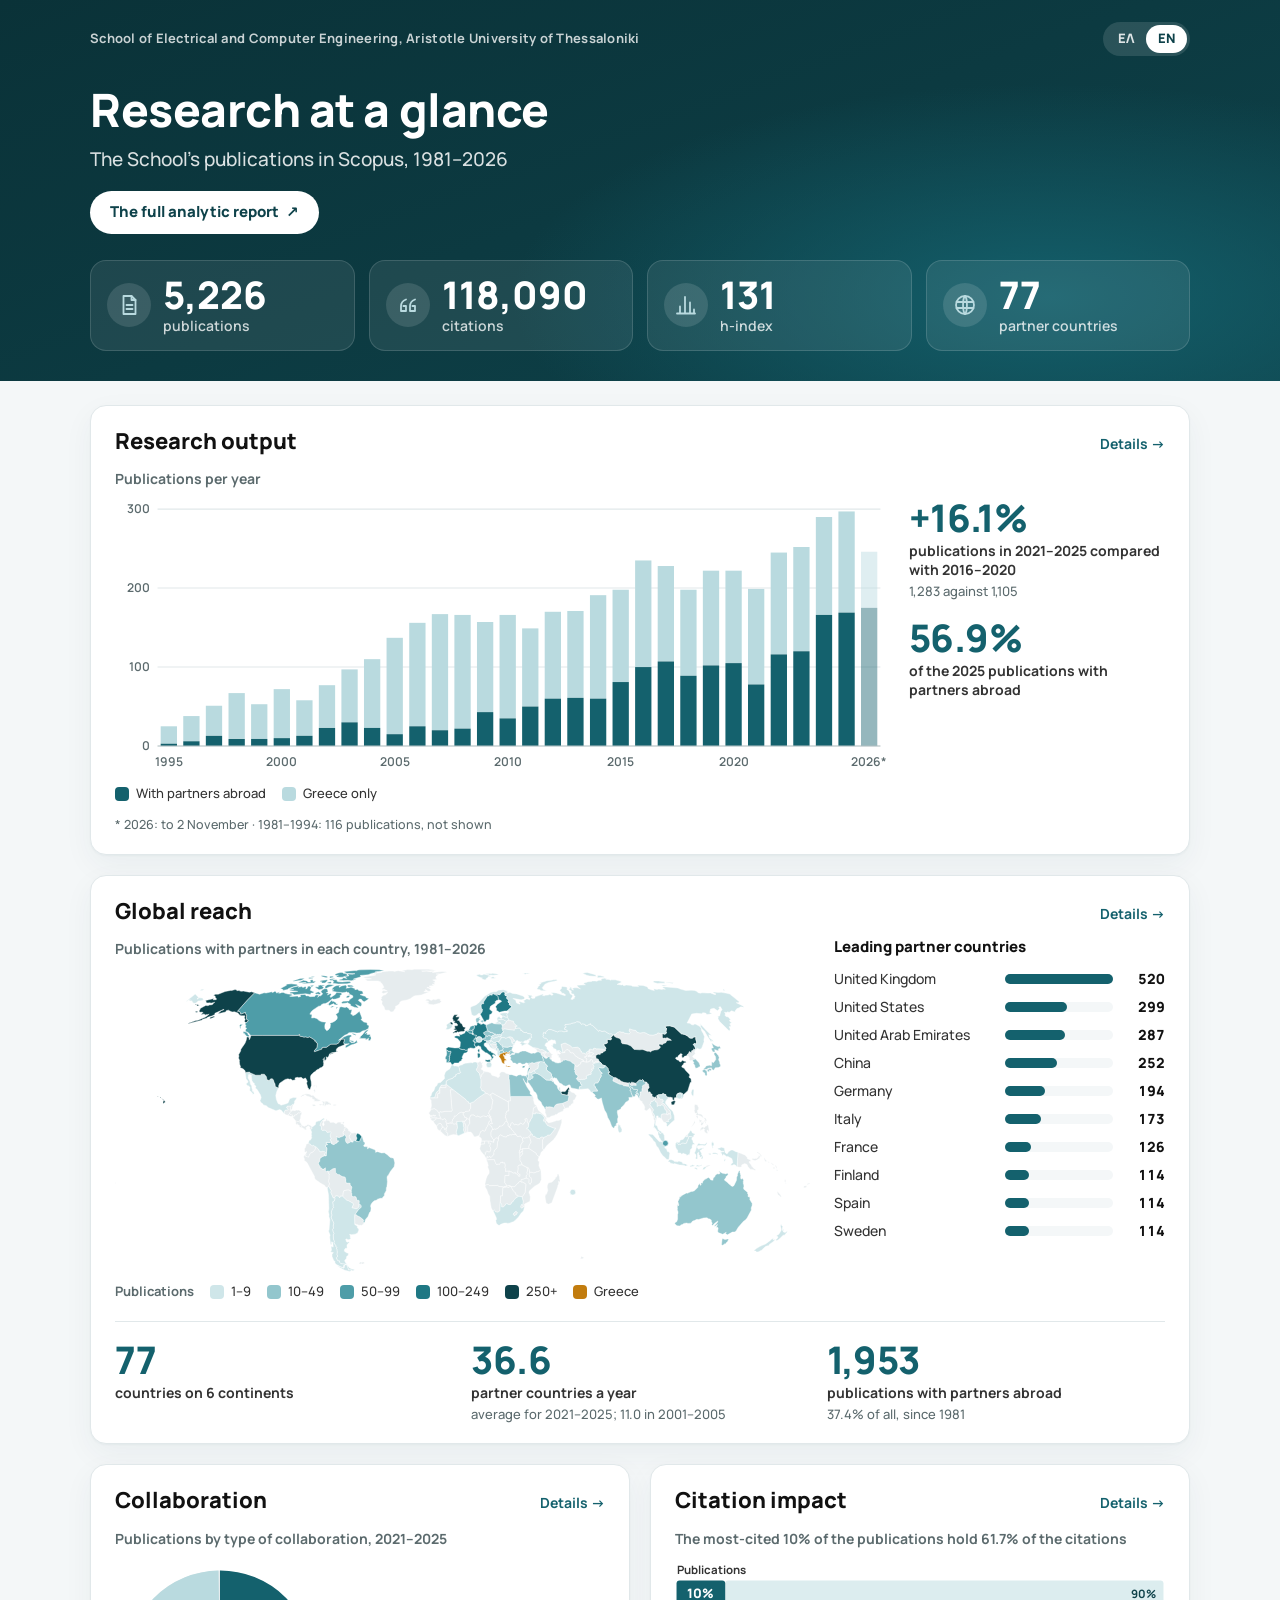
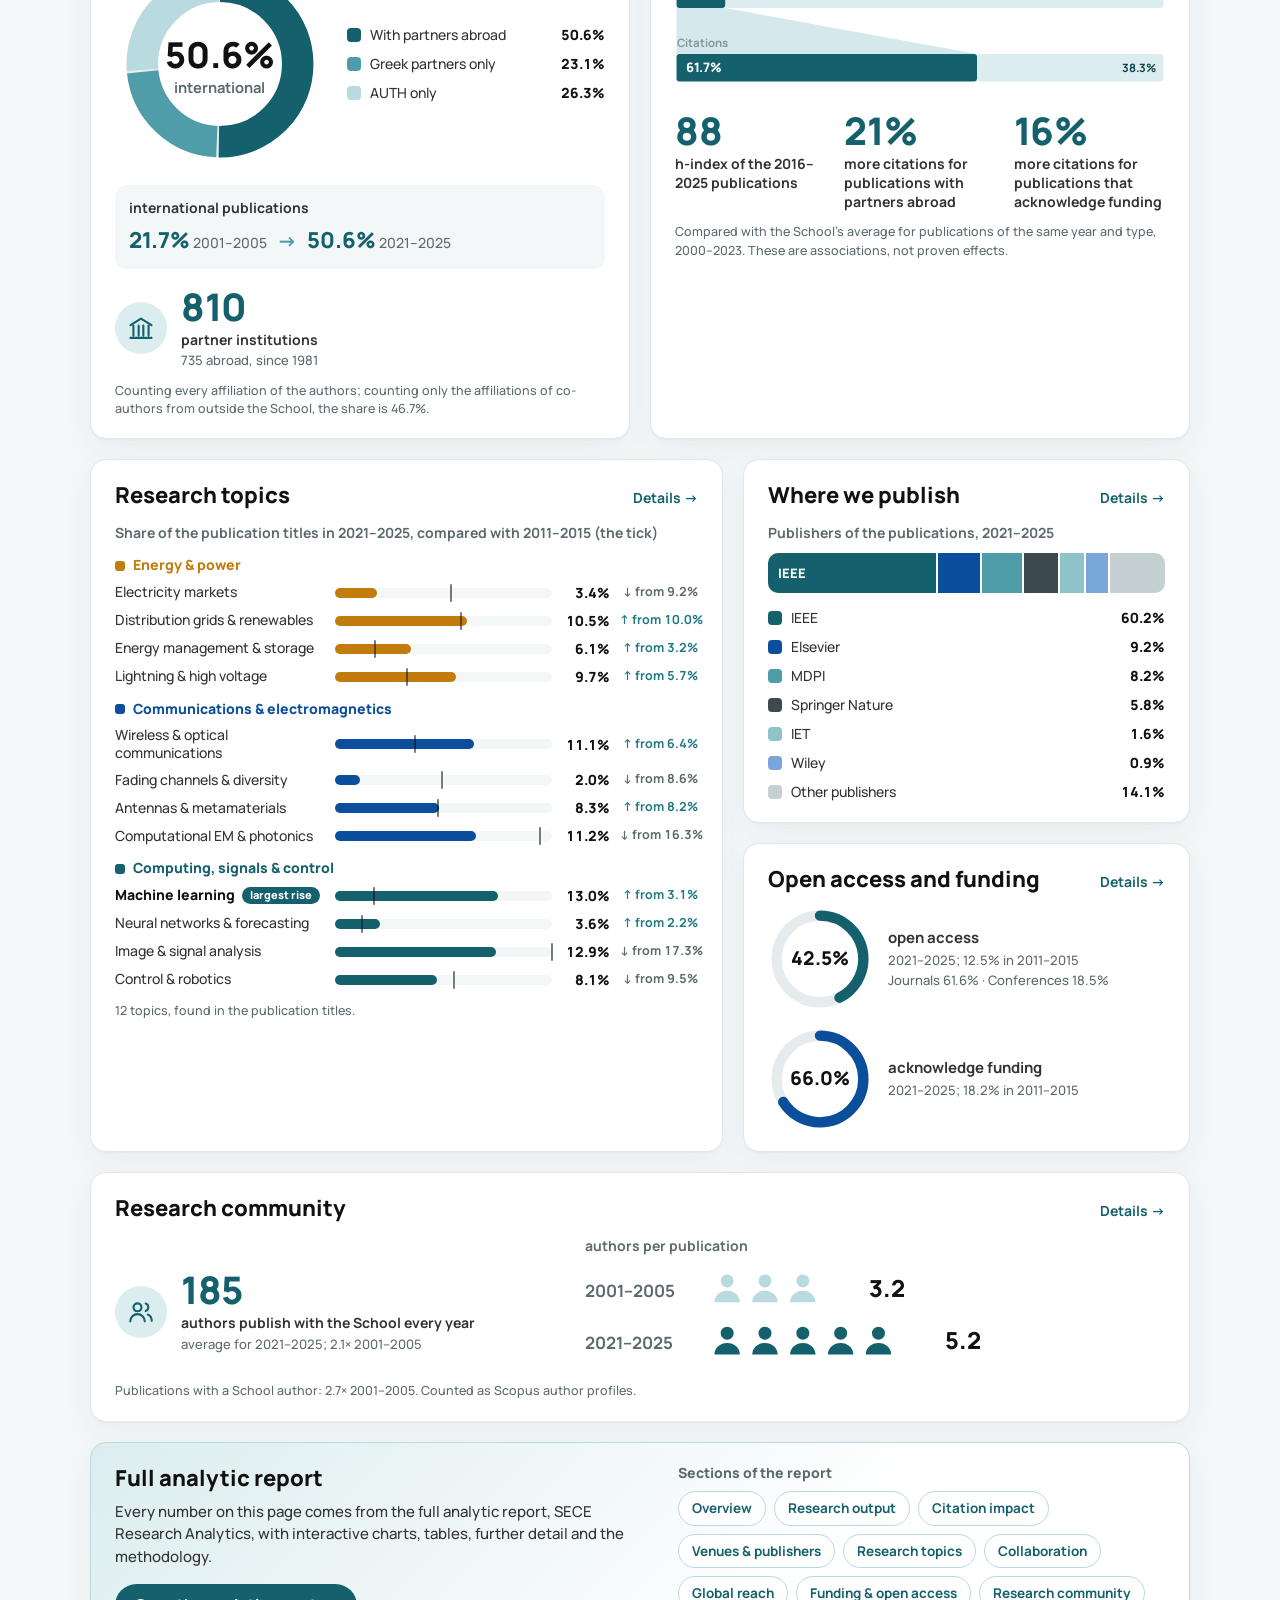
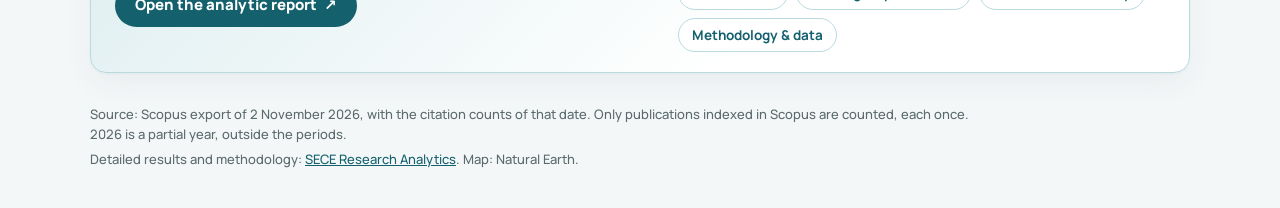
==== commit 8999669a: "Publish the at-a-glance page: no MDPI share trend" ====
--- a/en/index.html
+++ b/en/index.html
@@ -233,12 +233,6 @@
 <span class="seg p1" style="flex: 60.17 1 0" title="IEEE: 60.2%">IEEE</span><span class="seg p2" style="flex: 9.2 1 0" title="Elsevier: 9.2%"></span><span class="seg p3" style="flex: 8.18 1 0" title="MDPI: 8.2%"></span><span class="seg p4" style="flex: 5.85 1 0" title="Springer Nature: 5.8%"></span><span class="seg p5" style="flex: 1.56 1 0" title="IET: 1.6%"></span><span class="seg p6" style="flex: 0.94 1 0" title="Wiley: 0.9%"></span><span class="seg p-other" style="flex: 14.11 1 0" title="Other publishers: 14.1%"></span>      </div>
       <ul class="legend legend-col">
 <li><span class="swatch p1"></span><span class="legend-label">IEEE</span><span class="legend-value">60.2%</span></li><li><span class="swatch p2"></span><span class="legend-label">Elsevier</span><span class="legend-value">9.2%</span></li><li><span class="swatch p3"></span><span class="legend-label">MDPI</span><span class="legend-value">8.2%</span></li><li><span class="swatch p4"></span><span class="legend-label">Springer Nature</span><span class="legend-value">5.8%</span></li><li><span class="swatch p5"></span><span class="legend-label">IET</span><span class="legend-value">1.6%</span></li><li><span class="swatch p6"></span><span class="legend-label">Wiley</span><span class="legend-value">0.9%</span></li><li><span class="swatch p-other"></span><span class="legend-label">Other publishers</span><span class="legend-value">14.1%</span></li>      </ul>
-      <div class="trend">
-        <span class="trend-label">MDPI&#39;s share</span>
-        <span class="trend-step"><b>3.4%</b> 2016–2020</span>
-        <span class="trend-arrow" aria-hidden="true">→</span>
-        <span class="trend-step"><b>8.2%</b> 2021–2025</span>
-      </div>
     </section>
 
     <section class="card" id="open-access" aria-labelledby="h-oa">
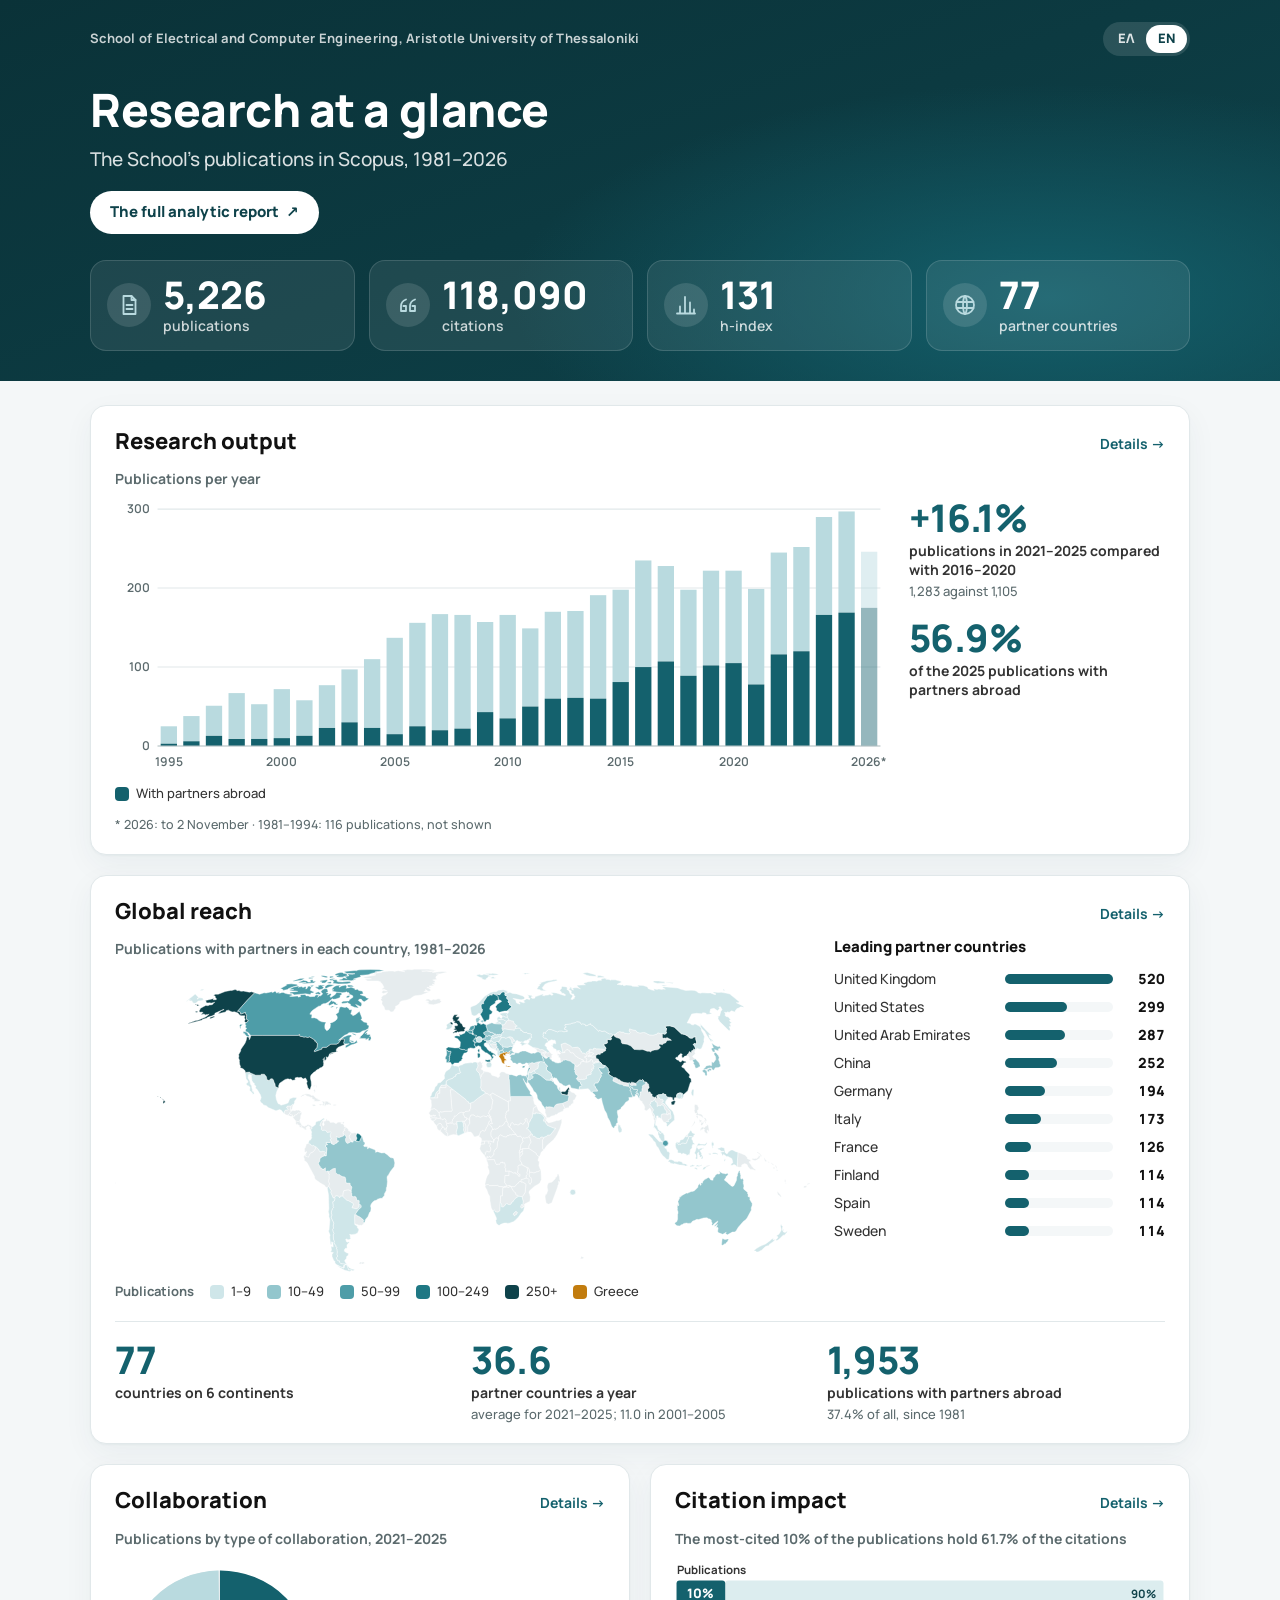
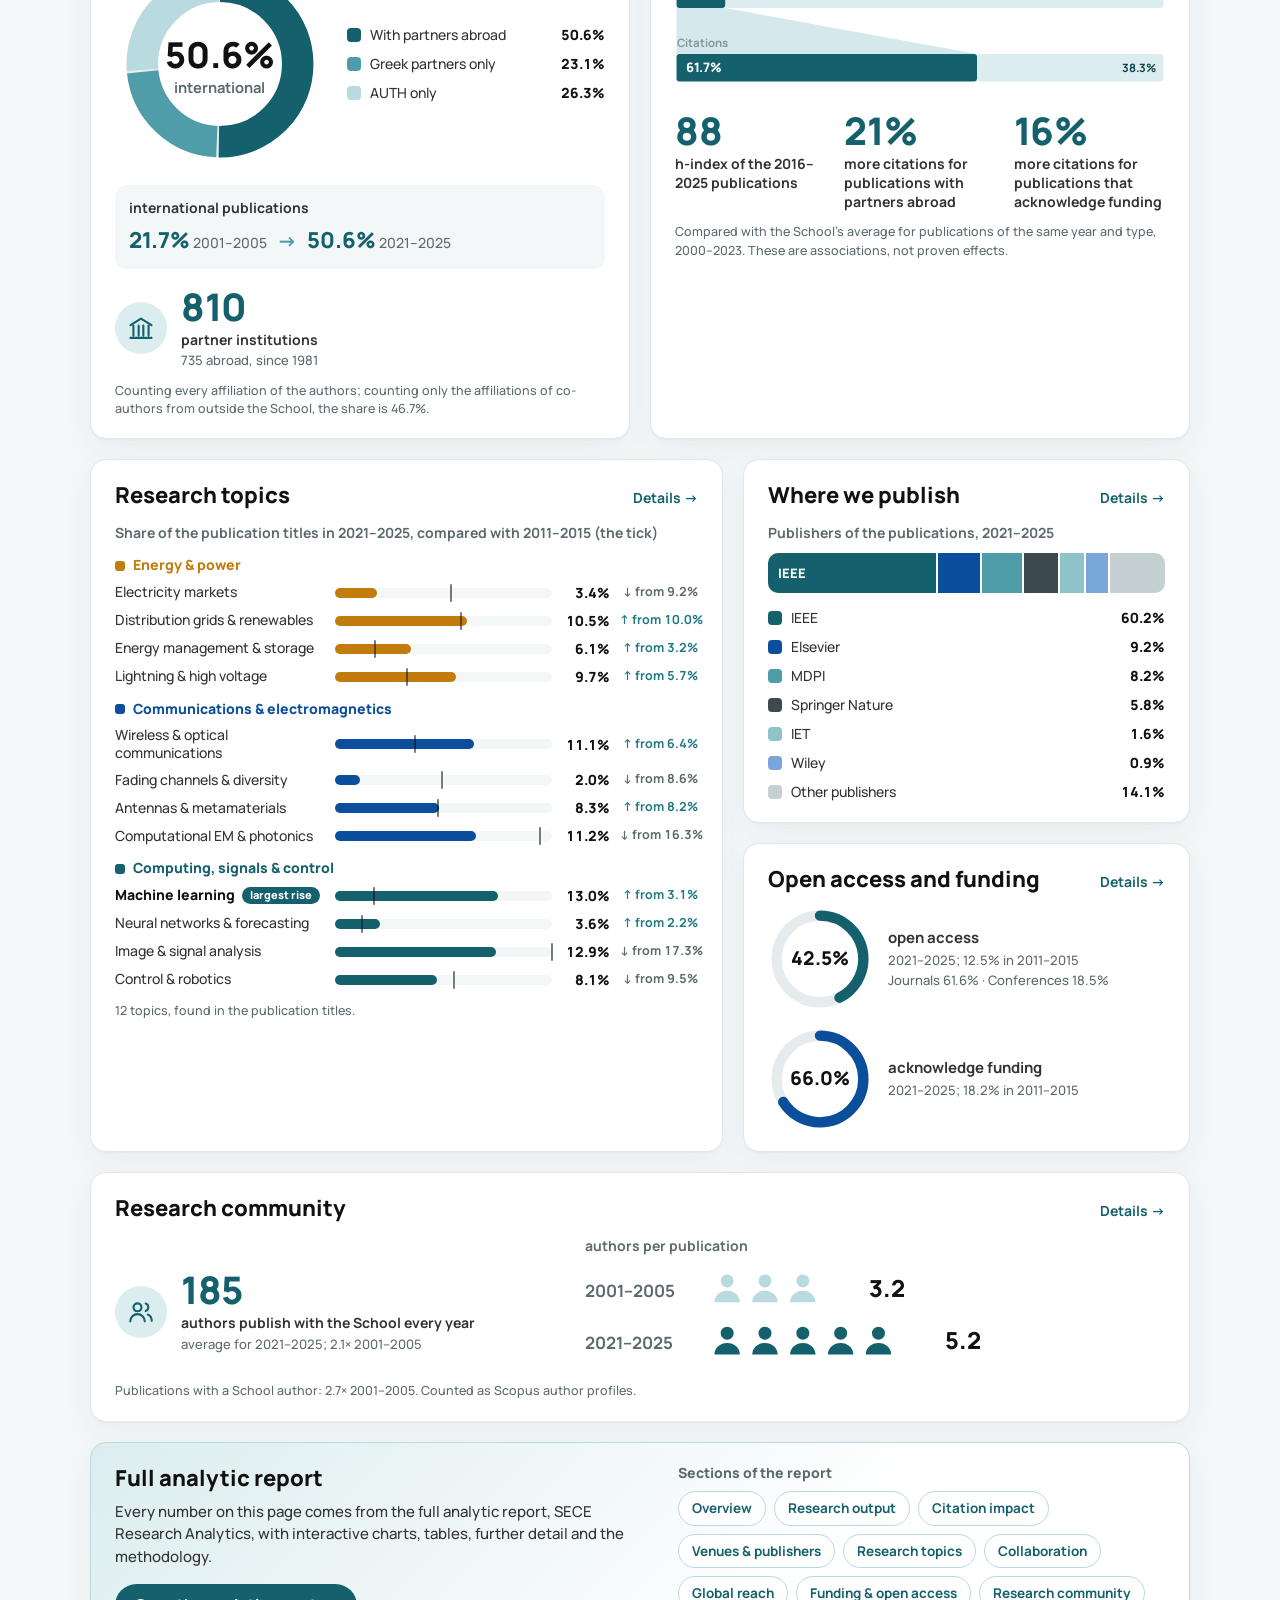
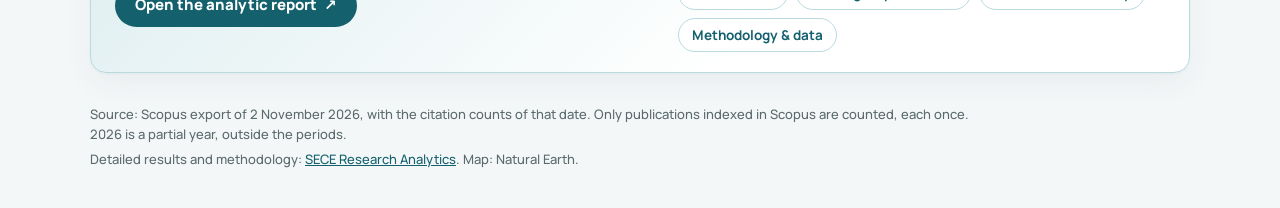
==== commit 2718a71d: "Publish site (2026-11-10 12:23 UTC)" ====
--- a/en/index.html
+++ b/en/index.html
@@ -59,10 +59,9 @@
     <div class="split split-output">
       <figure class="figure">
         <figcaption class="fig-title">Publications per year</figcaption>
-        <svg class="chart chart-years" viewBox="0 0 760 272" role="img" aria-label="Publications per year" xmlns="http://www.w3.org/2000/svg"><line class="gridline" x1="42" x2="756" y1="244.0" y2="244.0"/><text class="tick" x="35" y="248.0" text-anchor="end">0</text><line class="gridline" x1="42" x2="756" y1="166.0" y2="166.0"/><text class="tick" x="35" y="170.0" text-anchor="end">100</text><line class="gridline" x1="42" x2="756" y1="88.0" y2="88.0"/><text class="tick" x="35" y="92.0" text-anchor="end">200</text><line class="gridline" x1="42" x2="756" y1="10.0" y2="10.0"/><text class="tick" x="35" y="14.0" text-anchor="end">300</text><g class="bar"><title>1995: 25 publications, 3 with partners abroad (12.0%)</title><rect class="greece" x="45.1" y="224.5" width="16.1" height="17.2"/><rect class="intl" x="45.1" y="241.7" width="16.1" height="2.3"/></g><text class="tick minor" x="53.2" y="264" text-anchor="middle">1995</text><g class="bar"><title>1996: 38 publications, 6 with partners abroad (15.8%)</title><rect class="greece" x="67.4" y="214.4" width="16.1" height="25.0"/><rect class="intl" x="67.4" y="239.3" width="16.1" height="4.7"/></g><g class="bar"><title>1997: 51 publications, 13 with partners abroad (25.5%)</title><rect class="greece" x="89.7" y="204.2" width="16.1" height="29.6"/><rect class="intl" x="89.7" y="233.9" width="16.1" height="10.1"/></g><g class="bar"><title>1998: 67 publications, 9 with partners abroad (13.4%)</title><rect class="greece" x="112.1" y="191.7" width="16.1" height="45.2"/><rect class="intl" x="112.1" y="237.0" width="16.1" height="7.0"/></g><g class="bar"><title>1999: 53 publications, 9 with partners abroad (17.0%)</title><rect class="greece" x="134.4" y="202.7" width="16.1" height="34.3"/><rect class="intl" x="134.4" y="237.0" width="16.1" height="7.0"/></g><g class="bar"><title>2000: 72 publications, 10 with partners abroad (13.9%)</title><rect class="greece" x="156.7" y="187.8" width="16.1" height="48.4"/><rect class="intl" x="156.7" y="236.2" width="16.1" height="7.8"/></g><text class="tick" x="164.7" y="264" text-anchor="middle">2000</text><g class="bar"><title>2001: 58 publications, 13 with partners abroad (22.4%)</title><rect class="greece" x="179.0" y="198.8" width="16.1" height="35.1"/><rect class="intl" x="179.0" y="233.9" width="16.1" height="10.1"/></g><g class="bar"><title>2002: 77 publications, 23 with partners abroad (29.9%)</title><rect class="greece" x="201.3" y="183.9" width="16.1" height="42.1"/><rect class="intl" x="201.3" y="226.1" width="16.1" height="17.9"/></g><g class="bar"><title>2003: 97 publications, 30 with partners abroad (30.9%)</title><rect class="greece" x="223.6" y="168.3" width="16.1" height="52.3"/><rect class="intl" x="223.6" y="220.6" width="16.1" height="23.4"/></g><g class="bar"><title>2004: 110 publications, 23 with partners abroad (20.9%)</title><rect class="greece" x="245.9" y="158.2" width="16.1" height="67.9"/><rect class="intl" x="245.9" y="226.1" width="16.1" height="17.9"/></g><g class="bar"><title>2005: 137 publications, 15 with partners abroad (10.9%)</title><rect class="greece" x="268.2" y="137.1" width="16.1" height="95.2"/><rect class="intl" x="268.2" y="232.3" width="16.1" height="11.7"/></g><text class="tick minor" x="276.3" y="264" text-anchor="middle">2005</text><g class="bar"><title>2006: 156 publications, 25 with partners abroad (16.0%)</title><rect class="greece" x="290.6" y="122.3" width="16.1" height="102.2"/><rect class="intl" x="290.6" y="224.5" width="16.1" height="19.5"/></g><g class="bar"><title>2007: 167 publications, 20 with partners abroad (12.0%)</title><rect class="greece" x="312.9" y="113.7" width="16.1" height="114.7"/><rect class="intl" x="312.9" y="228.4" width="16.1" height="15.6"/></g><g class="bar"><title>2008: 166 publications, 22 with partners abroad (13.3%)</title><rect class="greece" x="335.2" y="114.5" width="16.1" height="112.3"/><rect class="intl" x="335.2" y="226.8" width="16.1" height="17.2"/></g><g class="bar"><title>2009: 157 publications, 43 with partners abroad (27.4%)</title><rect class="greece" x="357.5" y="121.5" width="16.1" height="88.9"/><rect class="intl" x="357.5" y="210.5" width="16.1" height="33.5"/></g><g class="bar"><title>2010: 166 publications, 35 with partners abroad (21.1%)</title><rect class="greece" x="379.8" y="114.5" width="16.1" height="102.2"/><rect class="intl" x="379.8" y="216.7" width="16.1" height="27.3"/></g><text class="tick" x="387.8" y="264" text-anchor="middle">2010</text><g class="bar"><title>2011: 149 publications, 50 with partners abroad (33.6%)</title><rect class="greece" x="402.1" y="127.8" width="16.1" height="77.2"/><rect class="intl" x="402.1" y="205.0" width="16.1" height="39.0"/></g><g class="bar"><title>2012: 170 publications, 60 with partners abroad (35.3%)</title><rect class="greece" x="424.4" y="111.4" width="16.1" height="85.8"/><rect class="intl" x="424.4" y="197.2" width="16.1" height="46.8"/></g><g class="bar"><title>2013: 171 publications, 61 with partners abroad (35.7%)</title><rect class="greece" x="446.7" y="110.6" width="16.1" height="85.8"/><rect class="intl" x="446.7" y="196.4" width="16.1" height="47.6"/></g><g class="bar"><title>2014: 191 publications, 60 with partners abroad (31.4%)</title><rect class="greece" x="469.1" y="95.0" width="16.1" height="102.2"/><rect class="intl" x="469.1" y="197.2" width="16.1" height="46.8"/></g><g class="bar"><title>2015: 198 publications, 81 with partners abroad (40.9%)</title><rect class="greece" x="491.4" y="89.6" width="16.1" height="91.3"/><rect class="intl" x="491.4" y="180.8" width="16.1" height="63.2"/></g><text class="tick minor" x="499.4" y="264" text-anchor="middle">2015</text><g class="bar"><title>2016: 235 publications, 100 with partners abroad (42.6%)</title><rect class="greece" x="513.7" y="60.7" width="16.1" height="105.3"/><rect class="intl" x="513.7" y="166.0" width="16.1" height="78.0"/></g><g class="bar"><title>2017: 228 publications, 107 with partners abroad (46.9%)</title><rect class="greece" x="536.0" y="66.2" width="16.1" height="94.4"/><rect class="intl" x="536.0" y="160.5" width="16.1" height="83.5"/></g><g class="bar"><title>2018: 198 publications, 89 with partners abroad (44.9%)</title><rect class="greece" x="558.3" y="89.6" width="16.1" height="85.0"/><rect class="intl" x="558.3" y="174.6" width="16.1" height="69.4"/></g><g class="bar"><title>2019: 222 publications, 102 with partners abroad (45.9%)</title><rect class="greece" x="580.6" y="70.8" width="16.1" height="93.6"/><rect class="intl" x="580.6" y="164.4" width="16.1" height="79.6"/></g><g class="bar"><title>2020: 222 publications, 105 with partners abroad (47.3%)</title><rect class="greece" x="602.9" y="70.8" width="16.1" height="91.3"/><rect class="intl" x="602.9" y="162.1" width="16.1" height="81.9"/></g><text class="tick" x="611.0" y="264" text-anchor="middle">2020</text><g class="bar"><title>2021: 199 publications, 78 with partners abroad (39.2%)</title><rect class="greece" x="625.2" y="88.8" width="16.1" height="94.4"/><rect class="intl" x="625.2" y="183.2" width="16.1" height="60.8"/></g><g class="bar"><title>2022: 245 publications, 116 with partners abroad (47.3%)</title><rect class="greece" x="647.6" y="52.9" width="16.1" height="100.6"/><rect class="intl" x="647.6" y="153.5" width="16.1" height="90.5"/></g><g class="bar"><title>2023: 252 publications, 120 with partners abroad (47.6%)</title><rect class="greece" x="669.9" y="47.4" width="16.1" height="103.0"/><rect class="intl" x="669.9" y="150.4" width="16.1" height="93.6"/></g><g class="bar"><title>2024: 290 publications, 166 with partners abroad (57.2%)</title><rect class="greece" x="692.2" y="17.8" width="16.1" height="96.7"/><rect class="intl" x="692.2" y="114.5" width="16.1" height="129.5"/></g><g class="bar"><title>2025: 297 publications, 169 with partners abroad (56.9%)</title><rect class="greece" x="714.5" y="12.3" width="16.1" height="99.8"/><rect class="intl" x="714.5" y="112.2" width="16.1" height="131.8"/></g><g class="bar partial"><title>2026 (to 2 November): 246 publications, 175 with partners abroad</title><rect class="greece" x="736.8" y="52.1" width="16.1" height="55.4"/><rect class="intl" x="736.8" y="107.5" width="16.1" height="136.5"/></g><text class="tick" x="744.8" y="264" text-anchor="middle">2026*</text><line class="axis" x1="42" x2="756" y1="244.0" y2="244.0"/></svg>
+        <svg class="chart chart-years" viewBox="0 0 760 272" role="img" aria-label="Publications per year" xmlns="http://www.w3.org/2000/svg"><line class="gridline" x1="42" x2="756" y1="244.0" y2="244.0"/><text class="tick" x="35" y="248.0" text-anchor="end">0</text><line class="gridline" x1="42" x2="756" y1="166.0" y2="166.0"/><text class="tick" x="35" y="170.0" text-anchor="end">100</text><line class="gridline" x1="42" x2="756" y1="88.0" y2="88.0"/><text class="tick" x="35" y="92.0" text-anchor="end">200</text><line class="gridline" x1="42" x2="756" y1="10.0" y2="10.0"/><text class="tick" x="35" y="14.0" text-anchor="end">300</text><g class="bar"><title>1995: 25 publications, 3 with partners abroad (12.0%)</title><rect class="rest" x="45.1" y="224.5" width="16.1" height="17.2"/><rect class="intl" x="45.1" y="241.7" width="16.1" height="2.3"/></g><text class="tick minor" x="53.2" y="264" text-anchor="middle">1995</text><g class="bar"><title>1996: 38 publications, 6 with partners abroad (15.8%)</title><rect class="rest" x="67.4" y="214.4" width="16.1" height="25.0"/><rect class="intl" x="67.4" y="239.3" width="16.1" height="4.7"/></g><g class="bar"><title>1997: 51 publications, 13 with partners abroad (25.5%)</title><rect class="rest" x="89.7" y="204.2" width="16.1" height="29.6"/><rect class="intl" x="89.7" y="233.9" width="16.1" height="10.1"/></g><g class="bar"><title>1998: 67 publications, 9 with partners abroad (13.4%)</title><rect class="rest" x="112.1" y="191.7" width="16.1" height="45.2"/><rect class="intl" x="112.1" y="237.0" width="16.1" height="7.0"/></g><g class="bar"><title>1999: 53 publications, 9 with partners abroad (17.0%)</title><rect class="rest" x="134.4" y="202.7" width="16.1" height="34.3"/><rect class="intl" x="134.4" y="237.0" width="16.1" height="7.0"/></g><g class="bar"><title>2000: 72 publications, 10 with partners abroad (13.9%)</title><rect class="rest" x="156.7" y="187.8" width="16.1" height="48.4"/><rect class="intl" x="156.7" y="236.2" width="16.1" height="7.8"/></g><text class="tick" x="164.7" y="264" text-anchor="middle">2000</text><g class="bar"><title>2001: 58 publications, 13 with partners abroad (22.4%)</title><rect class="rest" x="179.0" y="198.8" width="16.1" height="35.1"/><rect class="intl" x="179.0" y="233.9" width="16.1" height="10.1"/></g><g class="bar"><title>2002: 77 publications, 23 with partners abroad (29.9%)</title><rect class="rest" x="201.3" y="183.9" width="16.1" height="42.1"/><rect class="intl" x="201.3" y="226.1" width="16.1" height="17.9"/></g><g class="bar"><title>2003: 97 publications, 30 with partners abroad (30.9%)</title><rect class="rest" x="223.6" y="168.3" width="16.1" height="52.3"/><rect class="intl" x="223.6" y="220.6" width="16.1" height="23.4"/></g><g class="bar"><title>2004: 110 publications, 23 with partners abroad (20.9%)</title><rect class="rest" x="245.9" y="158.2" width="16.1" height="67.9"/><rect class="intl" x="245.9" y="226.1" width="16.1" height="17.9"/></g><g class="bar"><title>2005: 137 publications, 15 with partners abroad (10.9%)</title><rect class="rest" x="268.2" y="137.1" width="16.1" height="95.2"/><rect class="intl" x="268.2" y="232.3" width="16.1" height="11.7"/></g><text class="tick minor" x="276.3" y="264" text-anchor="middle">2005</text><g class="bar"><title>2006: 156 publications, 25 with partners abroad (16.0%)</title><rect class="rest" x="290.6" y="122.3" width="16.1" height="102.2"/><rect class="intl" x="290.6" y="224.5" width="16.1" height="19.5"/></g><g class="bar"><title>2007: 167 publications, 20 with partners abroad (12.0%)</title><rect class="rest" x="312.9" y="113.7" width="16.1" height="114.7"/><rect class="intl" x="312.9" y="228.4" width="16.1" height="15.6"/></g><g class="bar"><title>2008: 166 publications, 22 with partners abroad (13.3%)</title><rect class="rest" x="335.2" y="114.5" width="16.1" height="112.3"/><rect class="intl" x="335.2" y="226.8" width="16.1" height="17.2"/></g><g class="bar"><title>2009: 157 publications, 43 with partners abroad (27.4%)</title><rect class="rest" x="357.5" y="121.5" width="16.1" height="88.9"/><rect class="intl" x="357.5" y="210.5" width="16.1" height="33.5"/></g><g class="bar"><title>2010: 166 publications, 35 with partners abroad (21.1%)</title><rect class="rest" x="379.8" y="114.5" width="16.1" height="102.2"/><rect class="intl" x="379.8" y="216.7" width="16.1" height="27.3"/></g><text class="tick" x="387.8" y="264" text-anchor="middle">2010</text><g class="bar"><title>2011: 149 publications, 50 with partners abroad (33.6%)</title><rect class="rest" x="402.1" y="127.8" width="16.1" height="77.2"/><rect class="intl" x="402.1" y="205.0" width="16.1" height="39.0"/></g><g class="bar"><title>2012: 170 publications, 60 with partners abroad (35.3%)</title><rect class="rest" x="424.4" y="111.4" width="16.1" height="85.8"/><rect class="intl" x="424.4" y="197.2" width="16.1" height="46.8"/></g><g class="bar"><title>2013: 171 publications, 61 with partners abroad (35.7%)</title><rect class="rest" x="446.7" y="110.6" width="16.1" height="85.8"/><rect class="intl" x="446.7" y="196.4" width="16.1" height="47.6"/></g><g class="bar"><title>2014: 191 publications, 60 with partners abroad (31.4%)</title><rect class="rest" x="469.1" y="95.0" width="16.1" height="102.2"/><rect class="intl" x="469.1" y="197.2" width="16.1" height="46.8"/></g><g class="bar"><title>2015: 198 publications, 81 with partners abroad (40.9%)</title><rect class="rest" x="491.4" y="89.6" width="16.1" height="91.3"/><rect class="intl" x="491.4" y="180.8" width="16.1" height="63.2"/></g><text class="tick minor" x="499.4" y="264" text-anchor="middle">2015</text><g class="bar"><title>2016: 235 publications, 100 with partners abroad (42.6%)</title><rect class="rest" x="513.7" y="60.7" width="16.1" height="105.3"/><rect class="intl" x="513.7" y="166.0" width="16.1" height="78.0"/></g><g class="bar"><title>2017: 228 publications, 107 with partners abroad (46.9%)</title><rect class="rest" x="536.0" y="66.2" width="16.1" height="94.4"/><rect class="intl" x="536.0" y="160.5" width="16.1" height="83.5"/></g><g class="bar"><title>2018: 198 publications, 89 with partners abroad (44.9%)</title><rect class="rest" x="558.3" y="89.6" width="16.1" height="85.0"/><rect class="intl" x="558.3" y="174.6" width="16.1" height="69.4"/></g><g class="bar"><title>2019: 222 publications, 102 with partners abroad (45.9%)</title><rect class="rest" x="580.6" y="70.8" width="16.1" height="93.6"/><rect class="intl" x="580.6" y="164.4" width="16.1" height="79.6"/></g><g class="bar"><title>2020: 222 publications, 105 with partners abroad (47.3%)</title><rect class="rest" x="602.9" y="70.8" width="16.1" height="91.3"/><rect class="intl" x="602.9" y="162.1" width="16.1" height="81.9"/></g><text class="tick" x="611.0" y="264" text-anchor="middle">2020</text><g class="bar"><title>2021: 199 publications, 78 with partners abroad (39.2%)</title><rect class="rest" x="625.2" y="88.8" width="16.1" height="94.4"/><rect class="intl" x="625.2" y="183.2" width="16.1" height="60.8"/></g><g class="bar"><title>2022: 245 publications, 116 with partners abroad (47.3%)</title><rect class="rest" x="647.6" y="52.9" width="16.1" height="100.6"/><rect class="intl" x="647.6" y="153.5" width="16.1" height="90.5"/></g><g class="bar"><title>2023: 252 publications, 120 with partners abroad (47.6%)</title><rect class="rest" x="669.9" y="47.4" width="16.1" height="103.0"/><rect class="intl" x="669.9" y="150.4" width="16.1" height="93.6"/></g><g class="bar"><title>2024: 290 publications, 166 with partners abroad (57.2%)</title><rect class="rest" x="692.2" y="17.8" width="16.1" height="96.7"/><rect class="intl" x="692.2" y="114.5" width="16.1" height="129.5"/></g><g class="bar"><title>2025: 297 publications, 169 with partners abroad (56.9%)</title><rect class="rest" x="714.5" y="12.3" width="16.1" height="99.8"/><rect class="intl" x="714.5" y="112.2" width="16.1" height="131.8"/></g><g class="bar partial"><title>2026 (to 2 November): 246 publications, 175 with partners abroad</title><rect class="rest" x="736.8" y="52.1" width="16.1" height="55.4"/><rect class="intl" x="736.8" y="107.5" width="16.1" height="136.5"/></g><text class="tick" x="744.8" y="264" text-anchor="middle">2026*</text><line class="axis" x1="42" x2="756" y1="244.0" y2="244.0"/></svg>
         <ul class="legend">
           <li><span class="swatch intl"></span>With partners abroad</li>
-          <li><span class="swatch greece"></span>Greece only</li>
         </ul>
         <p class="note">* 2026: to 2 November · 1981–1994: 116 publications, not shown</p>
       </figure>
--- a/assets/glance.css
+++ b/assets/glance.css
@@ -192,7 +192,7 @@
 .chart .axis { stroke: #b9c5c8; stroke-width: 1; }
 .chart .tick { font-size: 12px; fill: var(--muted); font-weight: 600; }
 .chart-years .intl, .swatch.intl { fill: var(--teal-800); background: var(--teal-800); }
-.chart-years .greece, .swatch.greece { fill: var(--teal-200); background: var(--teal-200); }
+.chart-years .rest { fill: var(--teal-200); }
 .chart-years .partial rect { opacity: 0.45; }
 .chart-years .bar:hover rect { filter: brightness(0.9); }
 
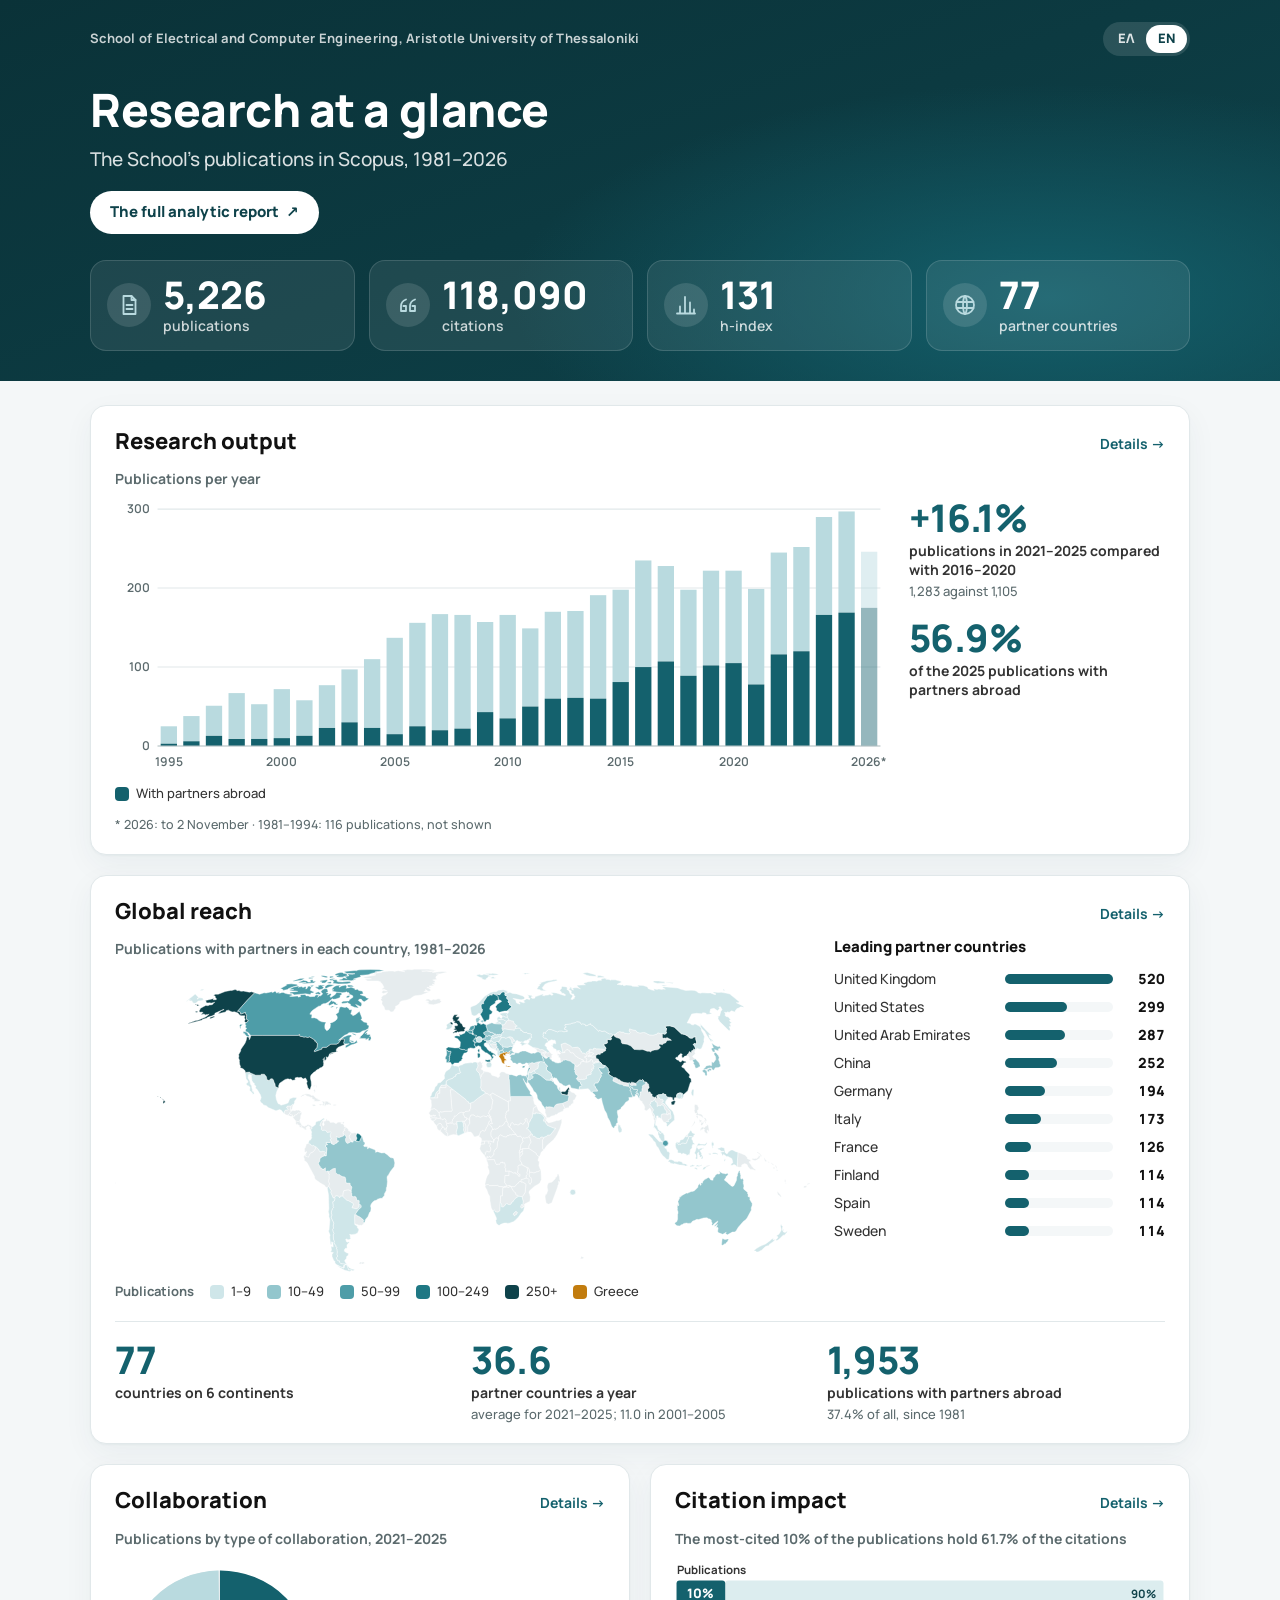
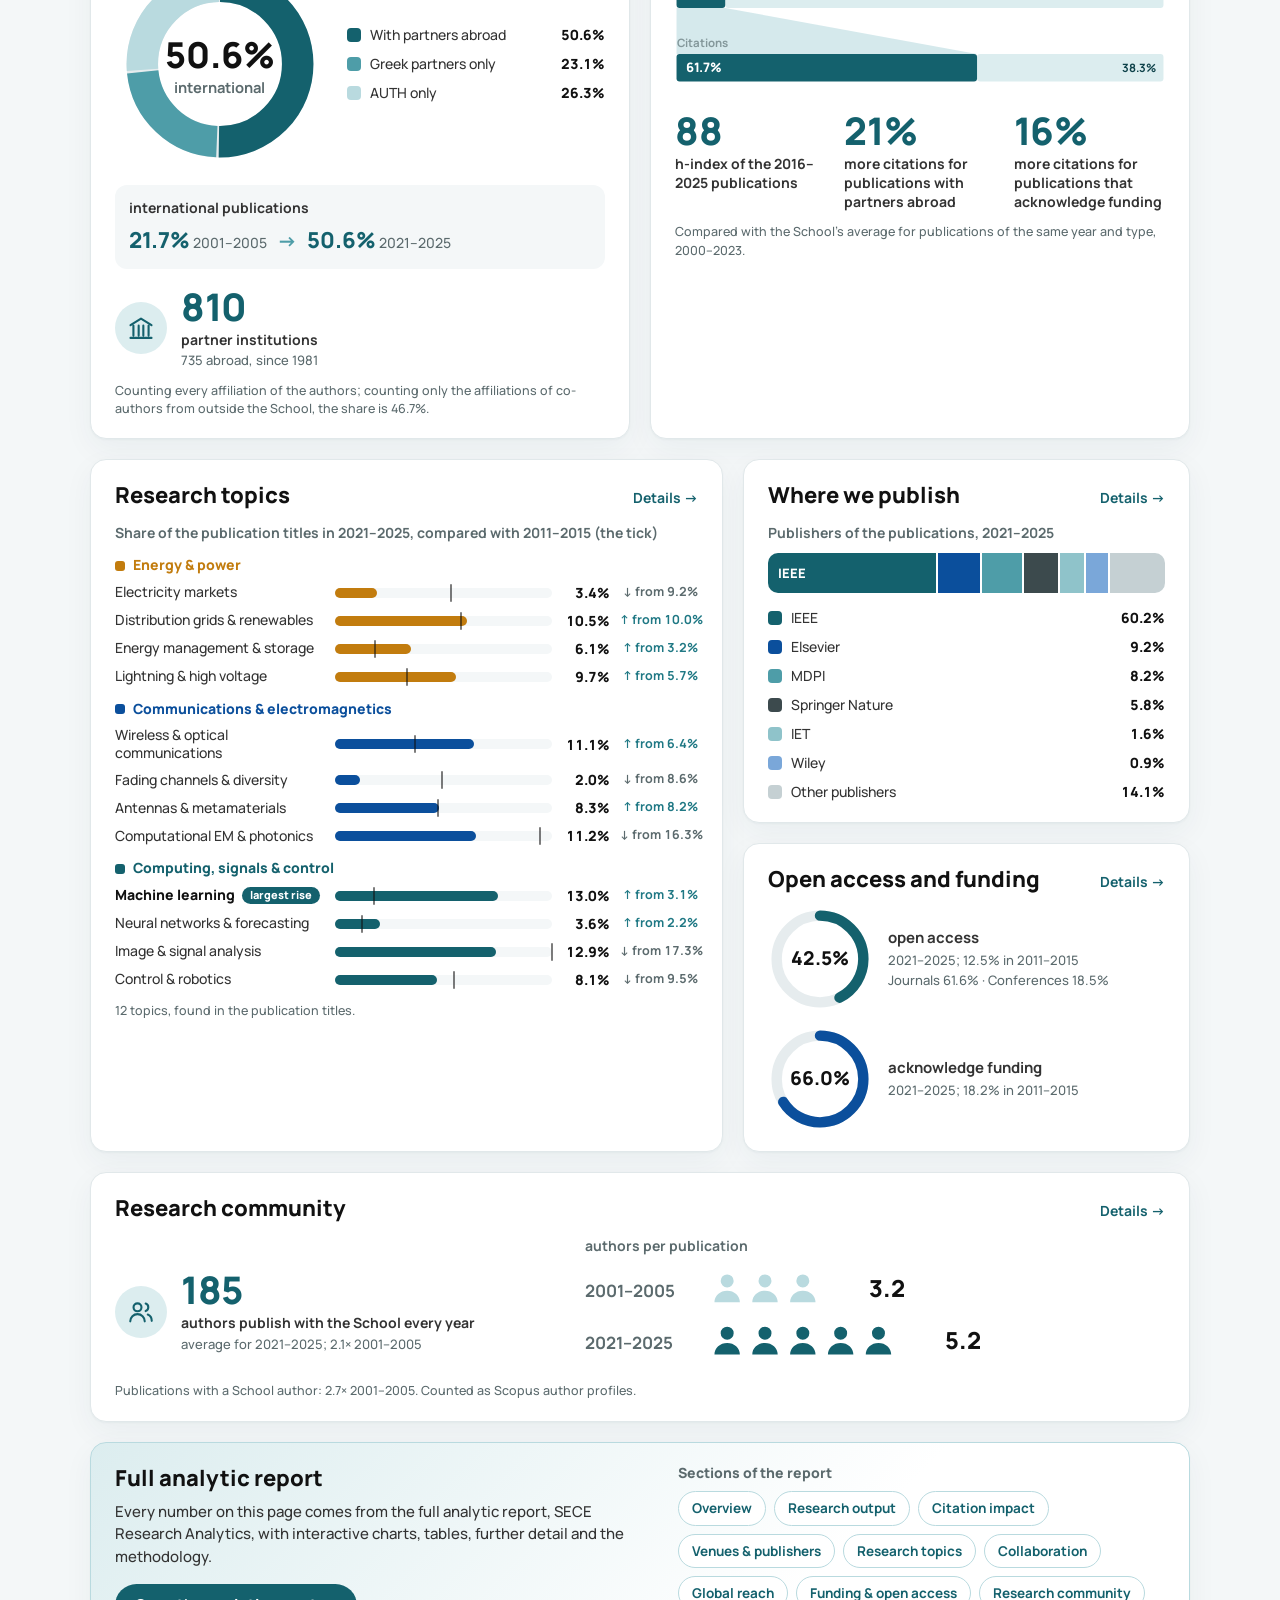
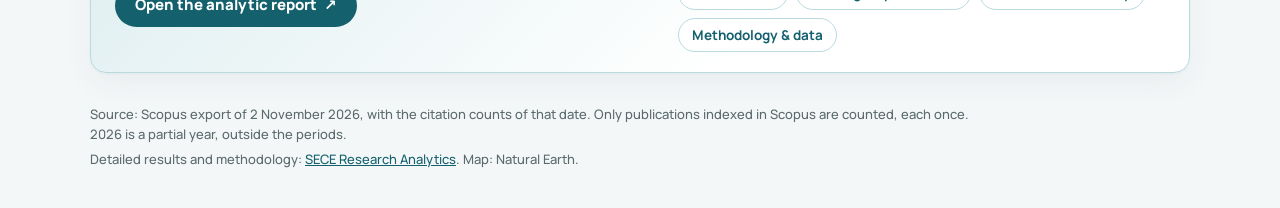
==== commit e7719ed2: "Publish site (2026-11-11 07:15 UTC)" ====
--- a/en/index.html
+++ b/en/index.html
@@ -128,7 +128,7 @@
     <svg class="chart chart-concentration" viewBox="0 0 640 178" role="img" aria-label="The most-cited 10% of the publications hold 61.7% of the citations" xmlns="http://www.w3.org/2000/svg"><text class="bar-label" x="2" y="19">Publications</text><text class="bar-label" x="2" y="115">Citations</text><polygon class="funnel" points="2,64 65.6,64 394.5,124 2,124"/><rect class="rest" x="65.6" y="28" width="572.4" height="36" rx="4"/><rect class="top" x="2" y="28" width="63.6" height="36" rx="4"/><rect class="rest" x="394.5" y="124" width="243.5" height="36" rx="4"/><rect class="top" x="2" y="124" width="392.5" height="36" rx="4"/><text class="in-top" x="33.8" y="51" text-anchor="middle">10%</text><text class="in-rest" x="628" y="51" text-anchor="end">90%</text><text class="in-top" x="14" y="147">61.7%</text><text class="in-rest" x="628" y="147" text-anchor="end">38.3%</text></svg>
     <div class="stats stats-three">
 <div class="stat"><span class="stat-value">88</span><span class="stat-label">h-index of the 2016–2025 publications</span></div><div class="stat"><span class="stat-value">21%</span><span class="stat-label">more citations for publications with partners abroad</span></div><div class="stat"><span class="stat-value">16%</span><span class="stat-label">more citations for publications that acknowledge funding</span></div>    </div>
-    <p class="note">Compared with the School&#39;s average for publications of the same year and type, 2000–2023. These are associations, not proven effects.</p>
+    <p class="note">Compared with the School&#39;s average for publications of the same year and type, 2000–2023.</p>
   </section>
 
   <section class="card span-7" id="topics" aria-labelledby="h-topics">
